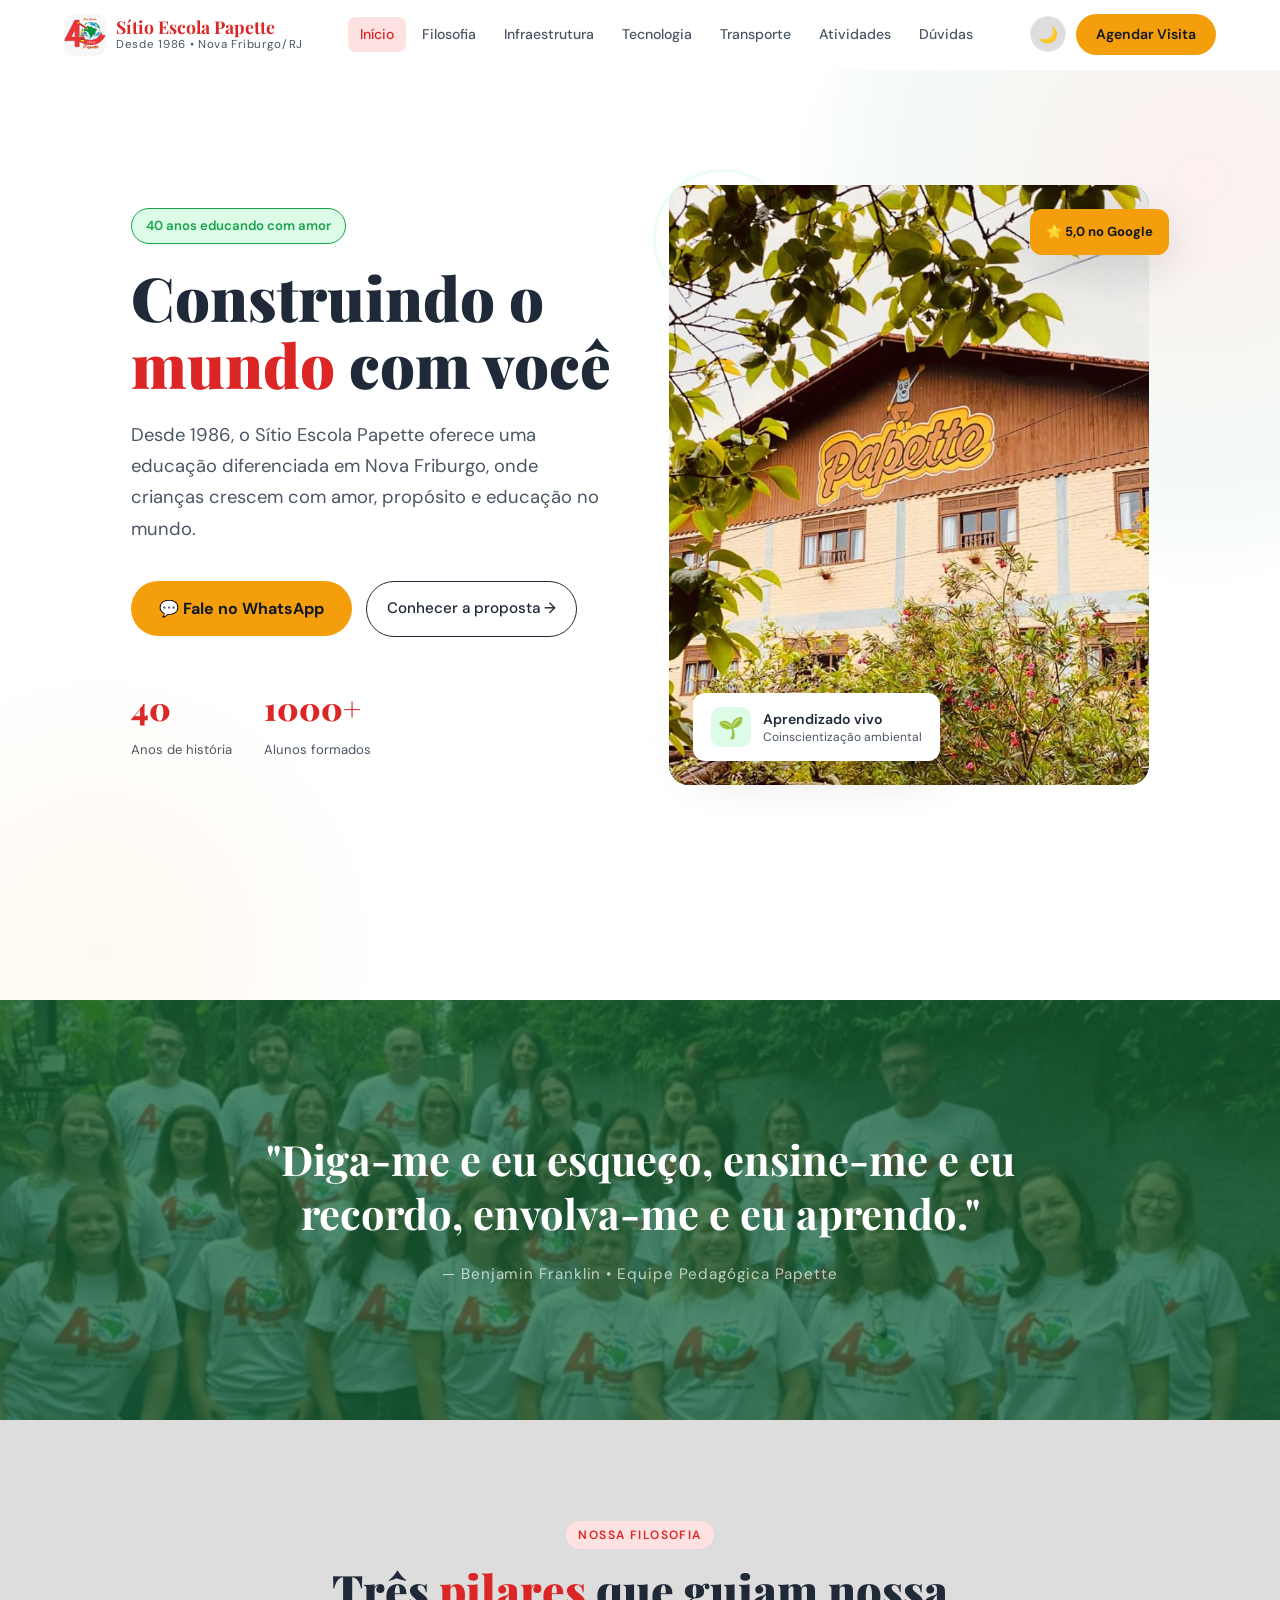
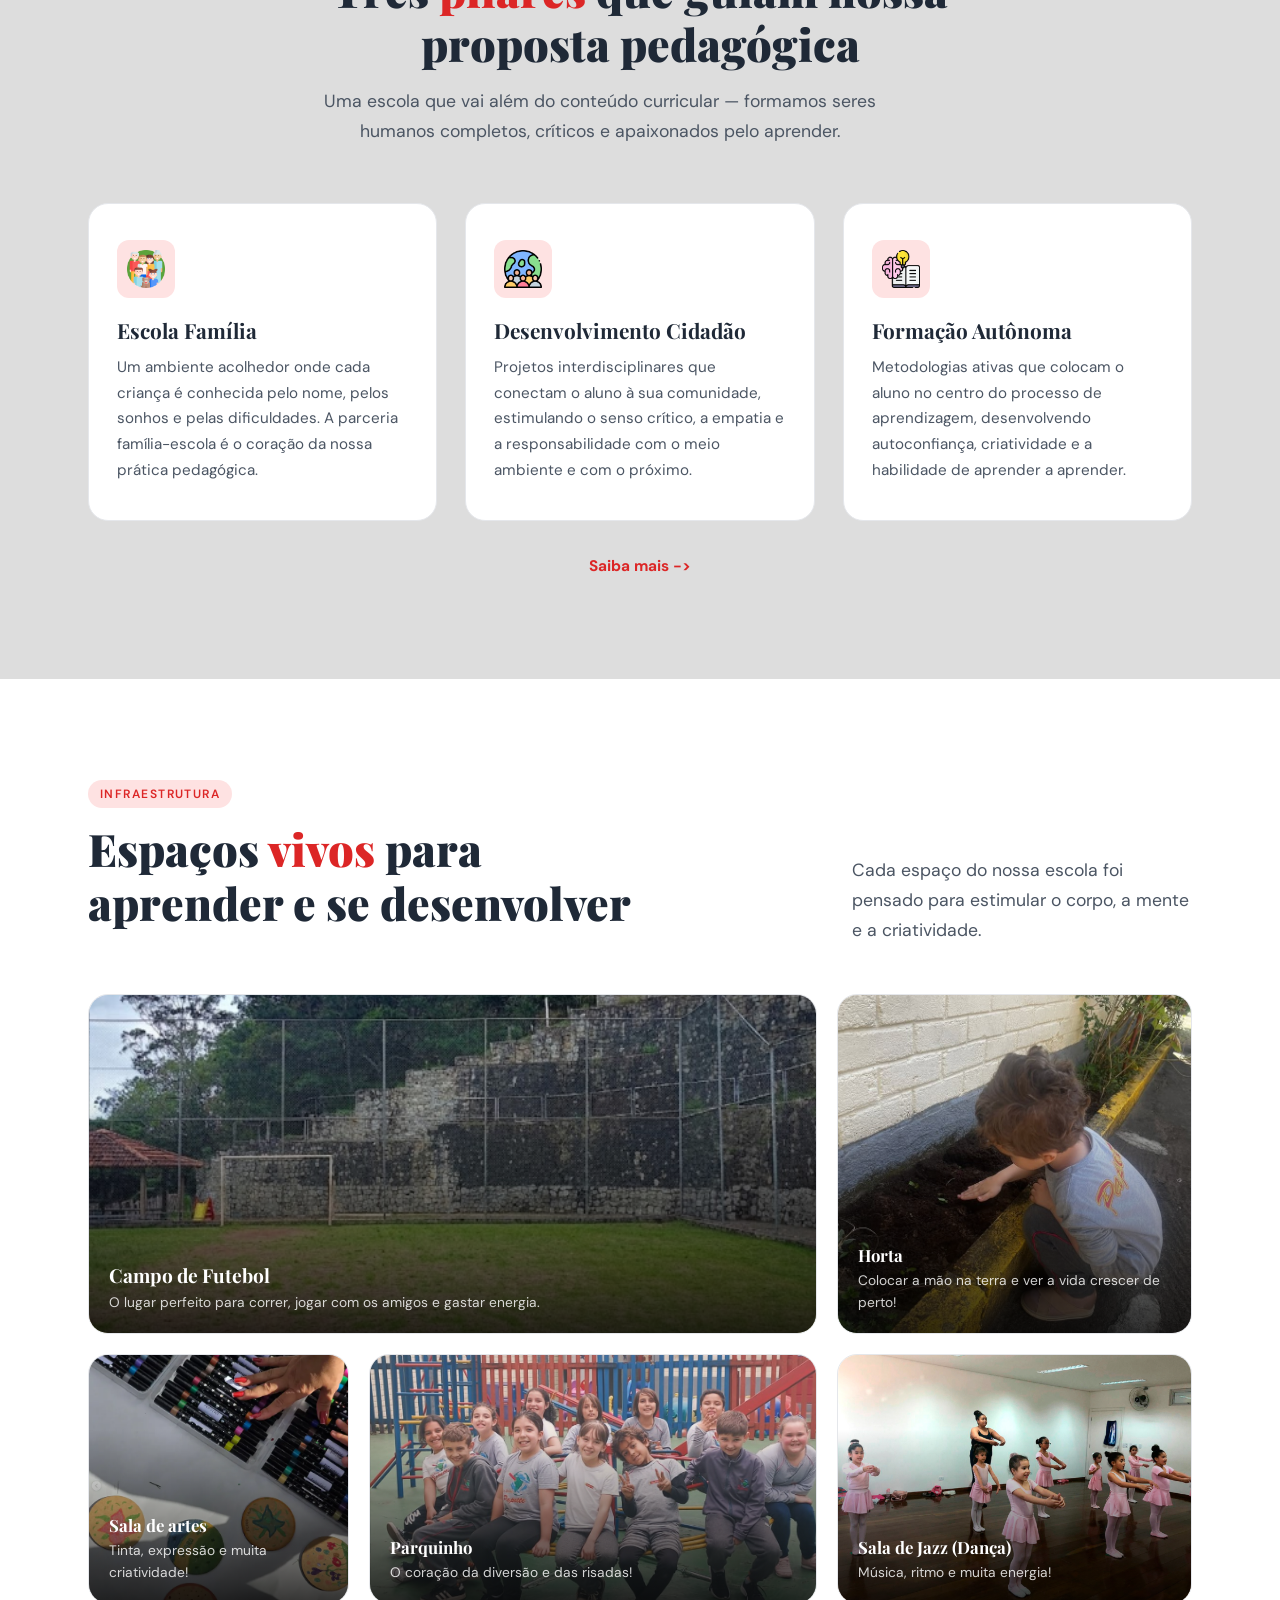
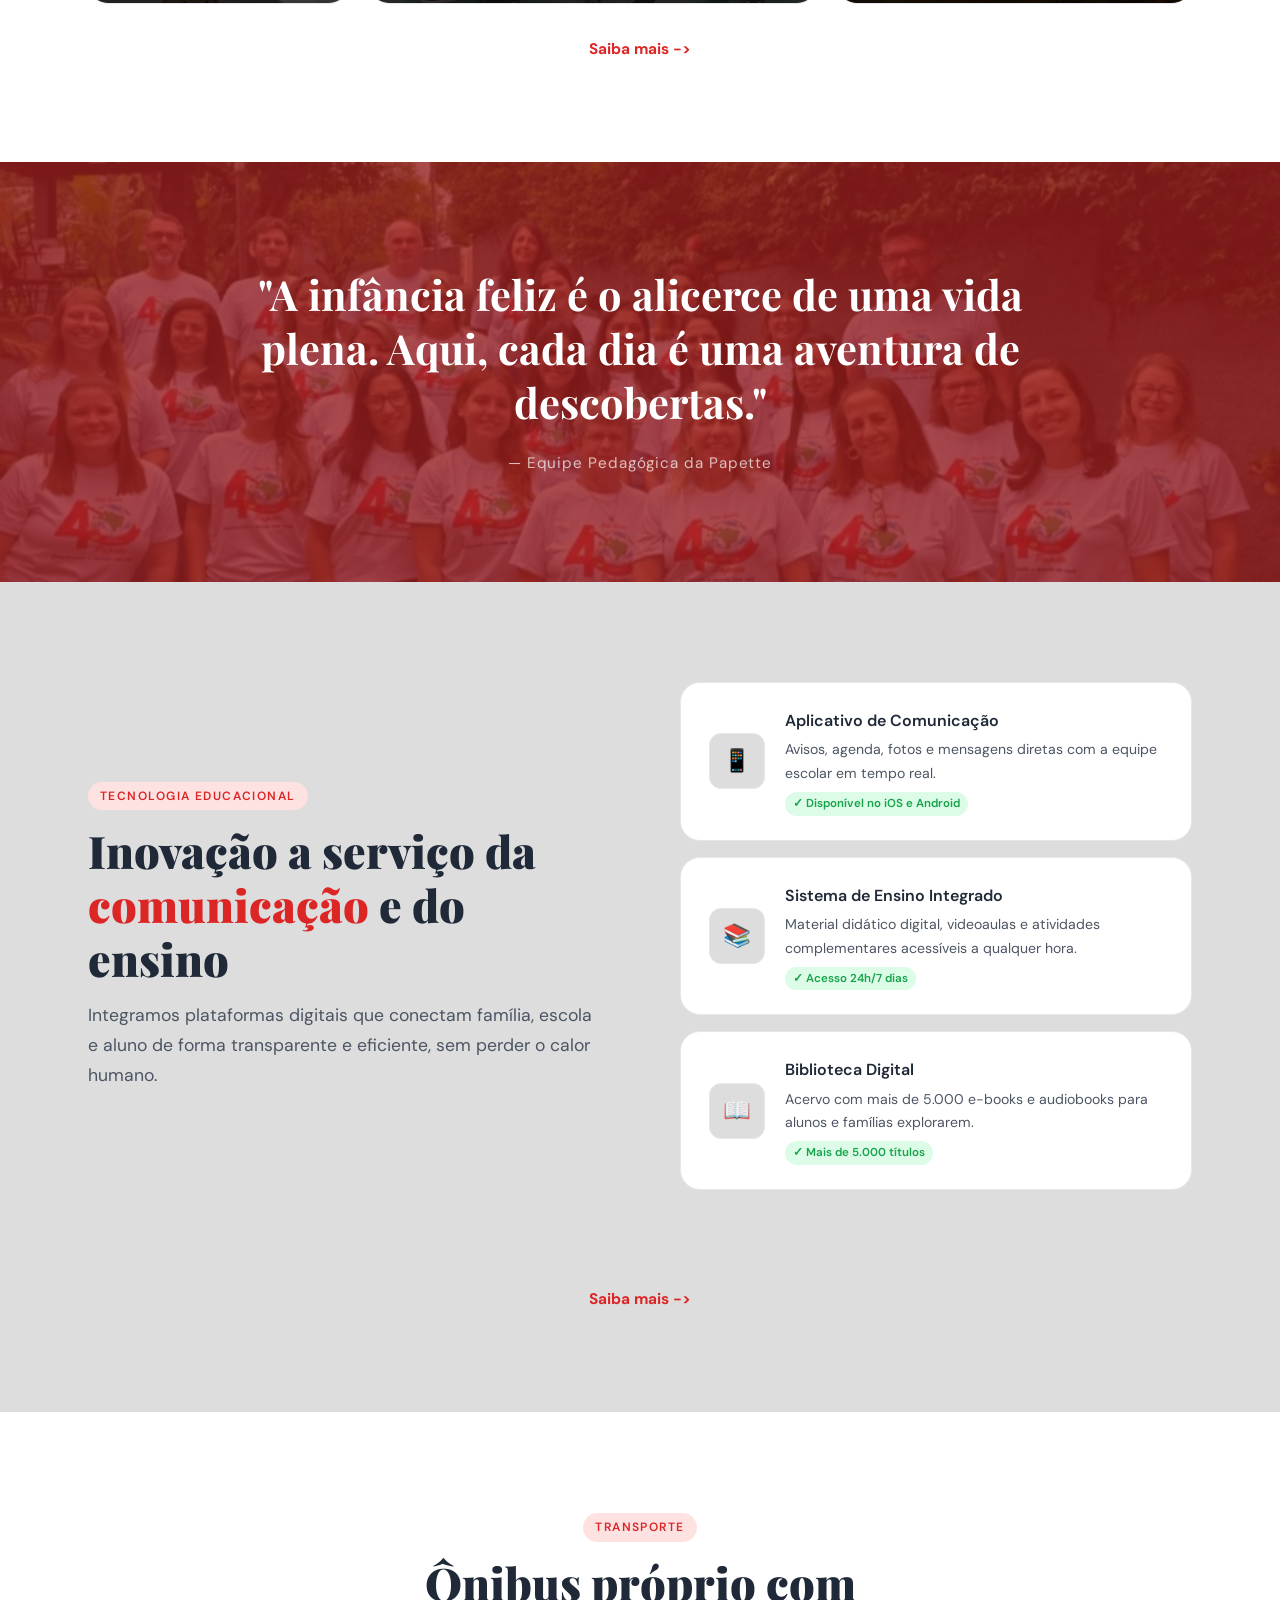
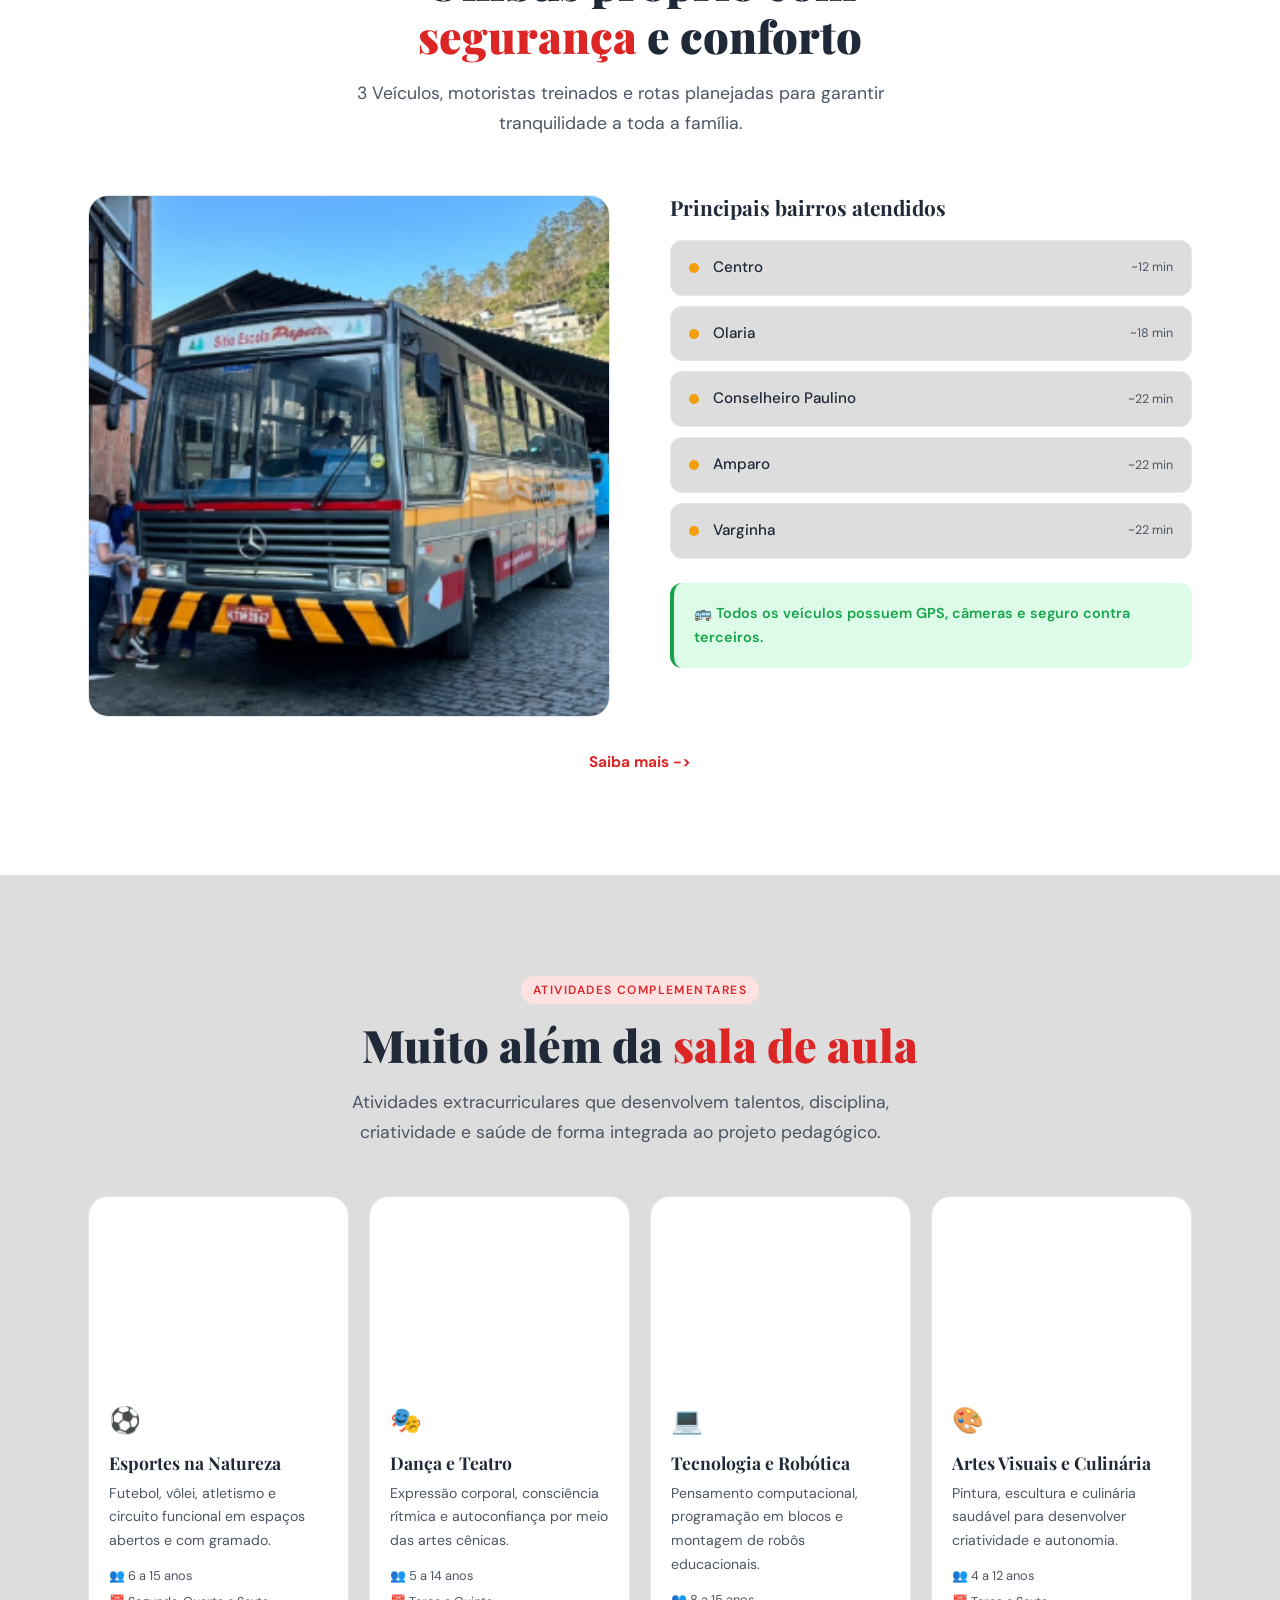
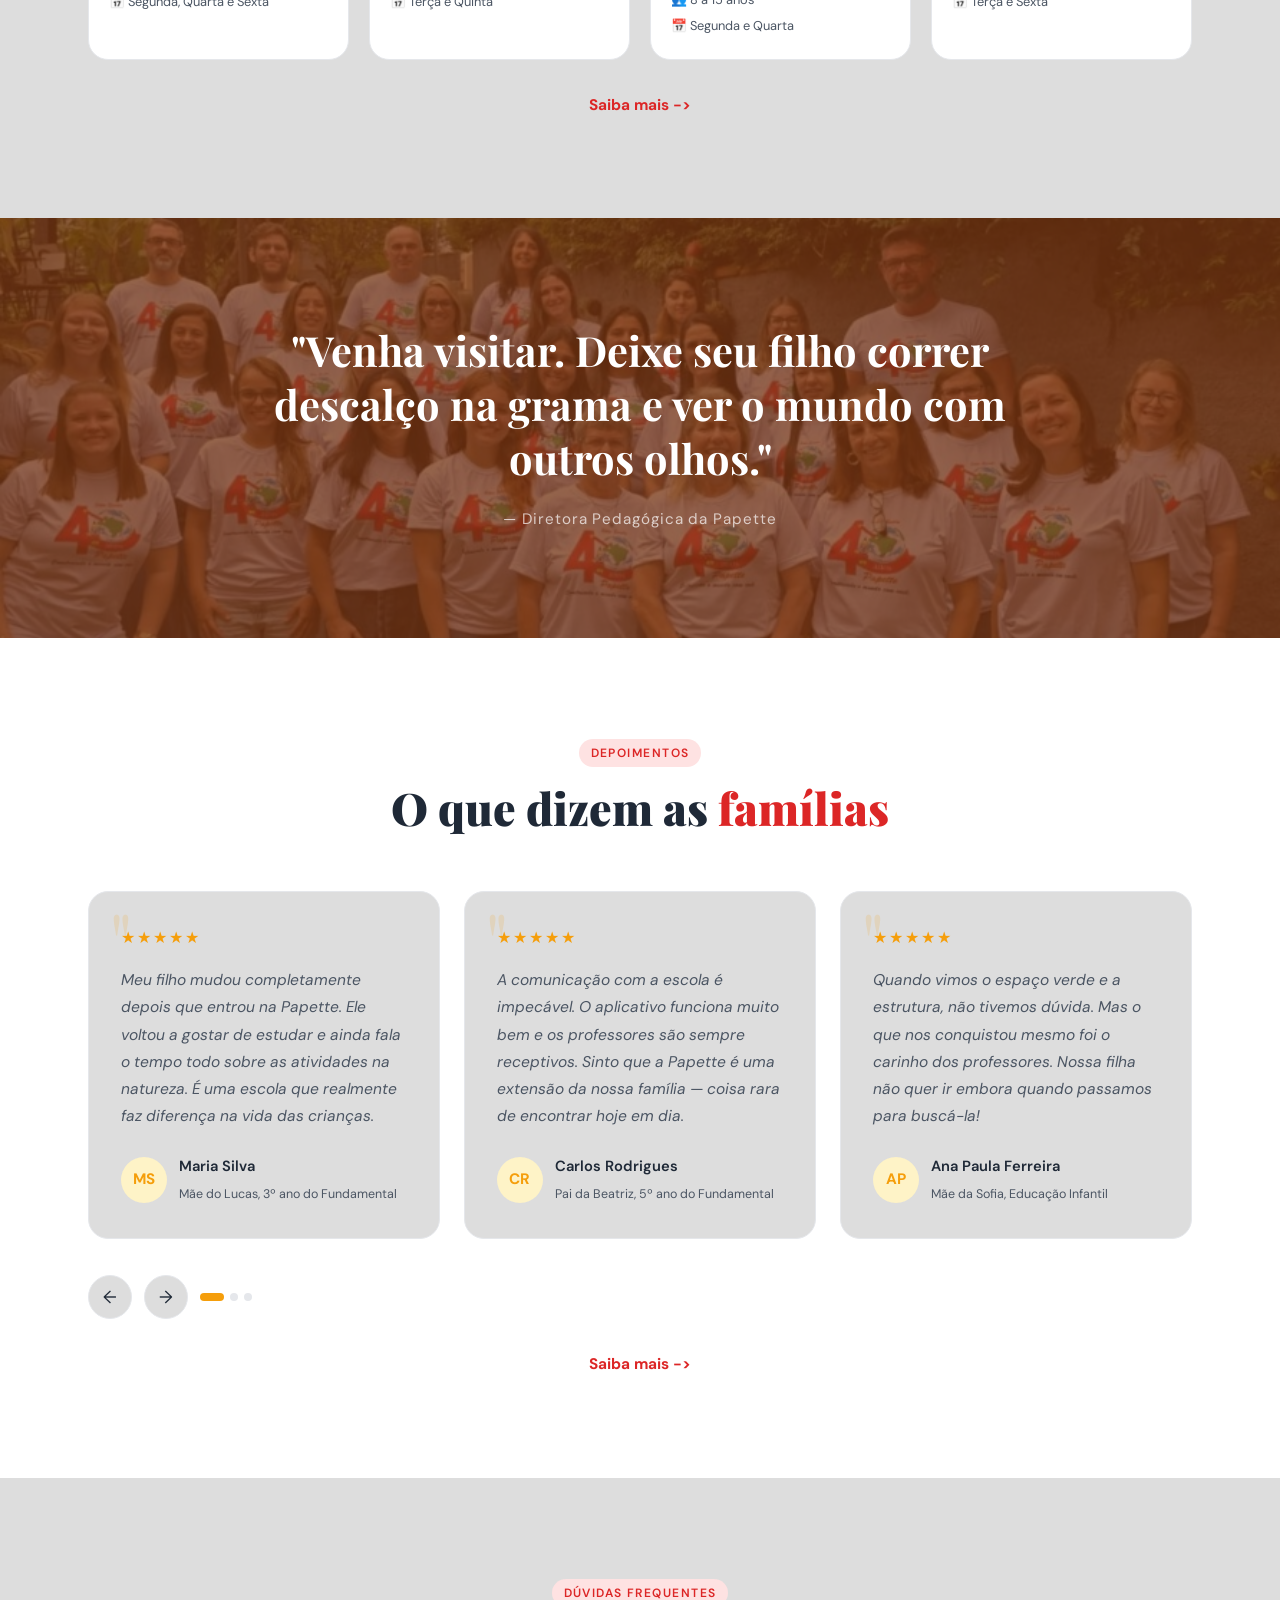
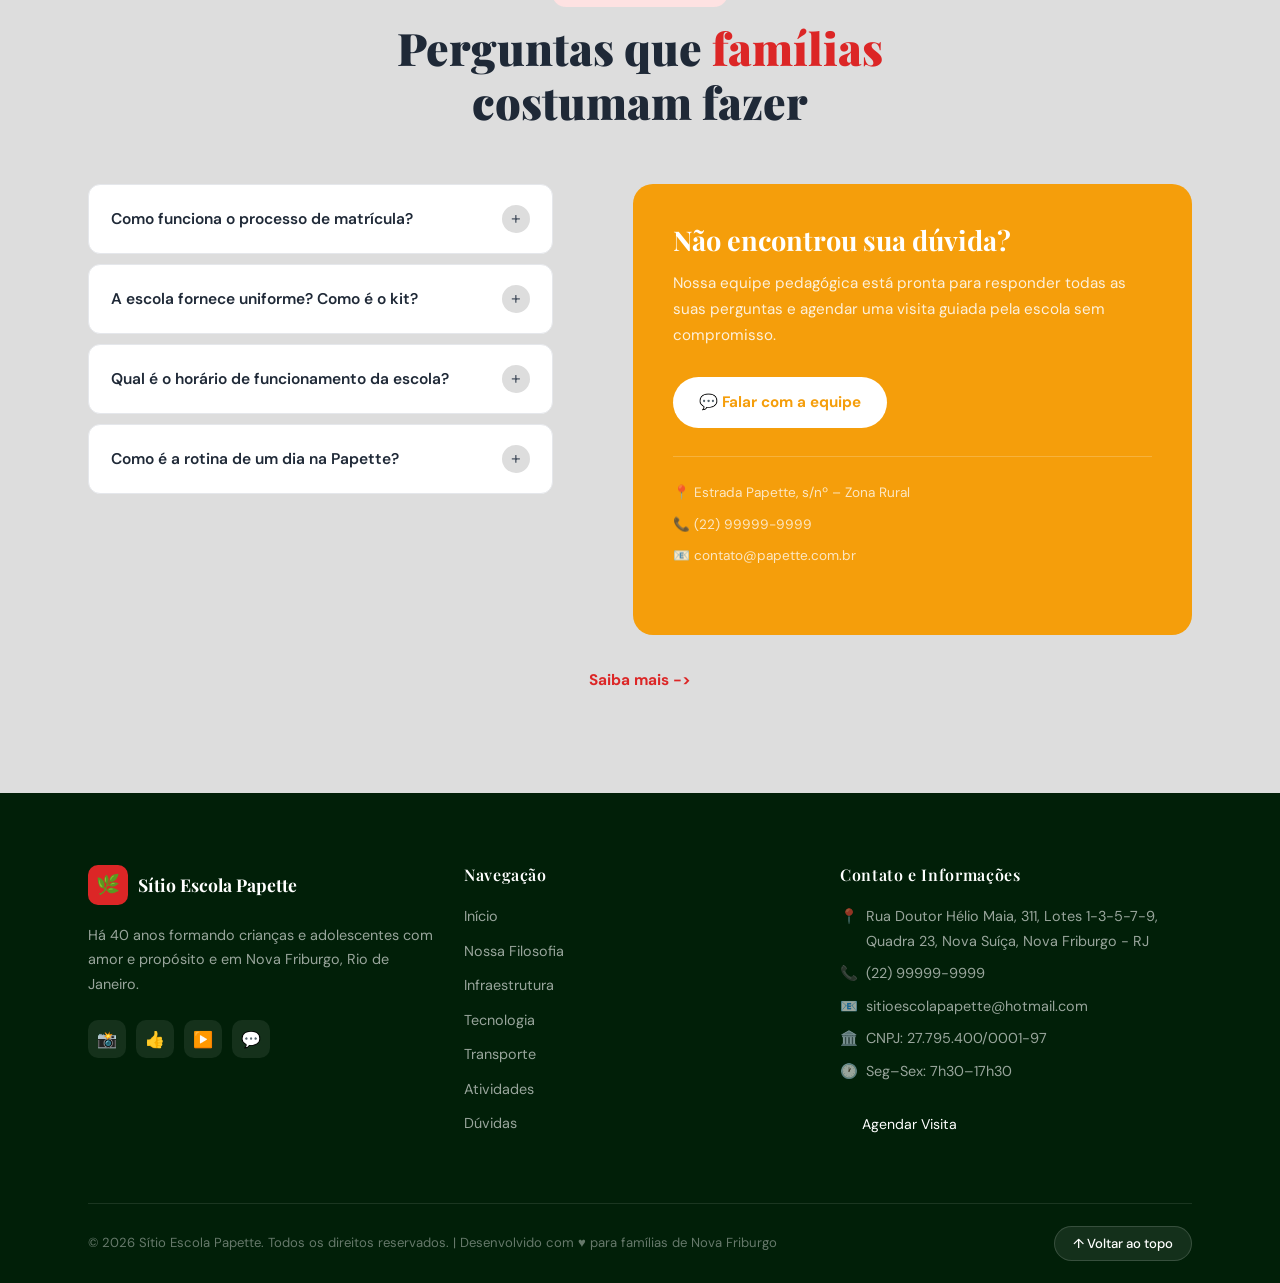
==== index.html @ 58a7f249 "feat: enhance "infraestrutura"' section layout and mobile interactions with more responsiveness" ====
<!DOCTYPE html>
<html lang="pt-BR" data-theme="light">

<head>
  <link rel="preconnect" href="https://fonts.googleapis.com">
  <link rel="preconnect" href="https://fonts.gstatic.com" crossorigin>
  <meta charset="UTF-8">
  <meta name="viewport" content="width=device-width, initial-scale=1.0">
  <title>Sítio Escola Papette</title>
  <!-- icon: Favicon -->
  <link rel="shortcut icon" href="./src/assets/pencil.png" type="image/x-icon">

  <link
    href="https://fonts.googleapis.com/css2?family=Playfair+Display:wght@700;900&family=DM+Sans:wght@300;400;500;600&display=swap"
    rel="stylesheet">

  <link rel="stylesheet" href="src/styles/index.css">
</head>

<body>

  <!-- ══════════ NAVBAR ══════════ -->
  <nav class="navbar" id="navbar">
    <div class="nav-inner">
      <a class="logo" href="#inicio">
        <div class="logo-icon"></div>
        <div class="logo-text">
          <strong>Sítio Escola Papette</strong>
          <span>Desde 1986 • Nova Friburgo/RJ</span>
        </div>
      </a>
      <div class="nav-links">
        <a href="#inicio">Início</a>
        <a href="#filosofia">Filosofia</a>
        <a href="#infraestrutura">Infraestrutura</a>
        <a href="#tecnologia">Tecnologia</a>
        <a href="#transporte">Transporte</a>
        <a href="#atividades">Atividades</a>
        <a href="#duvidas">Dúvidas</a>
      </div>
      <div class="nav-right">
        <button class="theme-toggle" id="themeToggle" aria-label="Alternar tema">🌙</button>
        <a class="btn-cta desktop-only" href="https://wa.me/5522999999999" target="_blank">Agendar Visita</a>
        <div class="hamburger" id="hamburger" aria-label="Menu" role="button" tabindex="0">
          <span></span><span></span><span></span>
        </div>
      </div>
    </div>
  </nav>

  <!-- Mobile Menu -->
  <div class="mobile-menu" id="mobileMenu">
    <a href="#inicio" class="mob-link">Início</a>
    <a href="#filosofia" class="mob-link">Filosofia</a>
    <a href="#infraestrutura" class="mob-link">Infraestrutura</a>
    <a href="#tecnologia" class="mob-link">Tecnologia</a>
    <a href="#transporte" class="mob-link">Transporte</a>
    <a href="#atividades" class="mob-link">Atividades</a>
    <a href="#duvidas" class="mob-link">Dúvidas</a>
    <a class="btn-cta" href="https://wa.me/5522999999999" target="_blank">📱 Agendar Visita no WhatsApp</a>
  </div>

  <!-- ══════════ HERO ══════════ -->
  <section id="inicio">
    <div class="hero-bg-blob"></div>
    <div class="hero-bg-blob2"></div>
    <div class="container">
      <div class="hero-inner">
        <div class="reveal-left">
          <div class="hero-copy-group">
            <div class="hero-badge">40 anos educando com amor</div>
            <h1 class="hero-title">
              Construindo o<br>
              <span class="accent">mundo</span>
              com você <span class="accent"></span>
            </h1>
            <p class="hero-sub">Desde 1986, o Sítio Escola Papette oferece uma educação diferenciada em Nova Friburgo,
              onde crianças crescem com amor, propósito e educação no mundo.</p>
          </div>
          <div class="hero-cta-group">
            <div class="hero-actions">
              <a class="btn-hero" href="https://wa.me/5522999999999" target="_blank">
                💬 Fale no WhatsApp
              </a>
              <a class="btn-hero-ghost" href="#filosofia">
                Conhecer a proposta →
              </a>
            </div>
            <div class="hero-stats">
              <div class="stat"><strong>40</strong><span>Anos de história</span></div>
              <div class="stat"><strong>1000+</strong><span>Alunos formados</span></div>
            </div>
          </div>
        </div>
        <div class="hero-img-wrap reveal-right">
          <div class="hero-dot"></div>
          <div class="hero-img">
            <div class="hero-img-inner"></div>
          </div>
          <button class="hero-img-badge" id="heroBadge1" type="button" aria-expanded="false"
            aria-label="Abrir informações sobre aprendizado vivo">
            <div class="hero-img-badge-icon">🌱</div>
            <div>
              <strong>Aprendizado vivo</strong>
              <span>Coinscientização ambiental</span>
            </div>
          </button>
          <div class="hero-img-badge2">⭐ 5,0 no Google</div>
        </div>
      </div>
    </div>
  </section>

  <!-- ══════════ PARALLAX BANNER 1 ══════════ -->
  <div class="parallax-banner" id="parallax1">
    <div class="parallax-bg" id="pb1"></div>
    <div class="parallax-overlay"></div>
    <div class="parallax-content reveal">
      <blockquote>"Diga-me e eu esqueço, ensine-me e eu recordo, envolva-me e eu aprendo."</blockquote>
      <cite>— Benjamin Franklin • Equipe Pedagógica Papette</cite>
    </div>
  </div>

  <!-- ══════════ FILOSOFIA ══════════ -->
  <section id="filosofia">
    <div class="container">
      <div class="reveal" style="text-align:center; max-width:640px; margin:0 auto 0;">
        <span class="section-tag">Nossa Filosofia</span>
        <h2 class="section-title">Três <span>pilares</span> que guiam nossa proposta pedagógica</h2>
        <p class="section-sub">Uma escola que vai além do conteúdo curricular — formamos seres humanos completos,
          críticos e apaixonados pelo aprender.</p>
      </div>
      <div class="filosofia-grid">
        <div class="pilar-card reveal delay-1">
          <div class="pilar-icon">
            <img src="./src/assets/filosofia/family.png" alt="Escola Família">
          </div>
          <h3>Escola Família</h3>
          <p>Um ambiente acolhedor onde cada criança é conhecida pelo nome, pelos sonhos e pelas dificuldades. A
            parceria família-escola é o coração da nossa prática pedagógica.</p>
        </div>
        <div class="pilar-card reveal delay-2">
          <div class="pilar-icon">
            <img src="./src/assets/filosofia/overpopulation.png" alt="Desenvolvimento Cidadão">
          </div>
          <h3>Desenvolvimento Cidadão</h3>
          <p>Projetos interdisciplinares que conectam o aluno à sua comunidade, estimulando o senso crítico, a empatia e
            a responsabilidade com o meio ambiente e com o próximo.</p>
        </div>
        <div class="pilar-card reveal delay-3">
          <div class="pilar-icon">
            <img src="./src/assets/filosofia/knowledge.png" alt="Formação Autônoma">
          </div>
          <h3>Formação Autônoma</h3>
          <p>Metodologias ativas que colocam o aluno no centro do processo de aprendizagem, desenvolvendo autoconfiança,
            criatividade e a habilidade de aprender a aprender.</p>
        </div>
      </div>
      <div style="text-align:center;">
        <a class="section-more" href="https://wa.me/5522999999999" target="_blank">Saiba mais -></a>
      </div>
    </div>
  </section>

  <!-- ══════════ INFRAESTRUTURA ══════════ -->
  <section id="infraestrutura">
    <div class="container">
      <div class="infra-header">
        <div class="reveal-left">
          <span class="section-tag">Infraestrutura</span>
          <h2 class="section-title">Espaços <span>vivos</span> para<br> aprender e se desenvolver</h2>
        </div>
        <p class="section-sub reveal-right" style="max-width:340px;">Cada espaço do nossa escola foi pensado para
          estimular o corpo, a mente e a criatividade.</p>
      </div>
      <div class="infra-grid reveal">
        <div class="infra-card">
          <div class="infra-img"></div>
          <div class="infra-overlay">
            <h4>Campo de Futebol</h4>
            <p>O lugar perfeito para correr, jogar com os amigos e gastar energia.</p>
          </div>
        </div>
        <div class="infra-card">
          <div class="infra-img"></div>
          <div class="infra-overlay">
            <h4>Horta</h4>
            <p>Colocar a mão na terra e ver a vida crescer de perto!</p>
          </div>
        </div>
        <div class="infra-card">
          <div class="infra-img"></div>
          <div class="infra-overlay">
            <h4>Parquinho</h4>
            <p>O coração da diversão e das risadas!</p>
          </div>
        </div>
        <div class="infra-card">
          <div class="infra-img"></div>
          <div class="infra-overlay">
            <h4>Sala de artes</h4>
            <p>Tinta, expressão e muita criatividade!</p>
          </div>
        </div>
        <div class="infra-card">
          <div class="infra-img"></div>
          <div class="infra-overlay">
            <h4>Sala de Jazz (Dança)</h4>
            <p>Música, ritmo e muita energia!</p>
          </div>
        </div>
      </div>
      <div style="text-align:center;">
        <a class="section-more" href="https://wa.me/5522999999999" target="_blank">Saiba mais -></a>
      </div>
    </div>
  </section>

  <!-- ══════════ PARALLAX BANNER 2 ══════════ -->
  <div class="parallax-banner parallax-red" id="parallax2">
    <div class="parallax-bg" id="pb2"></div>
    <div class="parallax-overlay"></div>
    <div class="parallax-content reveal">
      <blockquote>"A infância feliz é o alicerce de uma vida plena. Aqui, cada dia é uma aventura de descobertas."
      </blockquote>
      <cite>— Equipe Pedagógica da Papette</cite>
    </div>
  </div>

  <!-- ══════════ TECNOLOGIA ══════════ -->
  <section id="tecnologia">
    <div class="container">
      <div class="tech-intro">
        <div class="reveal-left">
          <span class="section-tag">Tecnologia Educacional</span>
          <h2 class="section-title">Inovação a serviço da <span>comunicação</span> e do ensino</h2>
          <p class="section-sub">Integramos plataformas digitais que conectam família, escola e aluno de forma
            transparente e eficiente, sem perder o calor humano.</p>
        </div>
        <div class="tech-visual reveal-right">
          <div class="tech-card">
            <div class="tech-logo">📱</div>
            <div class="tech-card-text">
              <strong>Aplicativo de Comunicação</strong>
              <p>Avisos, agenda, fotos e mensagens diretas com a equipe escolar em tempo real.</p>
              <span class="tech-badge">✓ Disponível no iOS e Android</span>
            </div>
          </div>
          <div class="tech-card">
            <div class="tech-logo">📚</div>
            <div class="tech-card-text">
              <strong>Sistema de Ensino Integrado</strong>
              <p>Material didático digital, videoaulas e atividades complementares acessíveis a qualquer hora.</p>
              <span class="tech-badge">✓ Acesso 24h/7 dias</span>
            </div>
          </div>
          <div class="tech-card">
            <div class="tech-logo">📖</div>
            <div class="tech-card-text">
              <strong>Biblioteca Digital</strong>
              <p>Acervo com mais de 5.000 e-books e audiobooks para alunos e famílias explorarem.</p>
              <span class="tech-badge">✓ Mais de 5.000 títulos</span>
            </div>
          </div>
        </div>
      </div>
      <div style="text-align:center;">
        <a class="section-more" href="https://wa.me/5522999999999" target="_blank">Saiba mais -></a>
      </div>
    </div>
  </section>

  <!-- ══════════ TRANSPORTE ══════════ -->
  <section id="transporte">
    <div class="container">
      <div class="reveal" style="text-align:center; max-width:600px; margin:0 auto 56px;">
        <span class="section-tag">Transporte</span>
        <h2 class="section-title">Ônibus próprio com <span>segurança</span> e conforto</h2>
        <p class="section-sub">3 Veículos, motoristas treinados e rotas planejadas para garantir tranquilidade
          a toda a família.</p>
      </div>
      <div class="transp-grid">
        <div class="reveal-left">
          <img src="./src/assets/bus.png" alt="Ônibus da Escola Papette">
        </div>
        <div class="reveal-right">
          <h3 style="font-size:1.3rem; margin-bottom:20px;">Principais bairros atendidos</h3>
          <div class="bairros-list">
            <div class="bairro-item">
              <div class="bairro-dot"></div><span>Centro</span><small>~12 min</small>
            </div>
            <div class="bairro-item">
              <div class="bairro-dot"></div><span>Olaria</span><small>~18 min</small>
            </div>
            <div class="bairro-item">
              <div class="bairro-dot"></div><span>Conselheiro Paulino</span><small>~22 min</small>
            </div>
            <div class="bairro-item">
              <div class="bairro-dot"></div><span>Amparo</span><small>~22 min</small>
            </div>
            <div class="bairro-item">
              <div class="bairro-dot"></div><span>Varginha</span><small>~22 min</small>
            </div>
          </div>
          <div
            style="margin-top:24px; padding:18px 20px; background:var(--green-light); border-radius:var(--radius); border-left:4px solid var(--green);">
            <p style="font-size:.9rem; color:var(--green); font-weight:600;">🚌 Todos os veículos possuem GPS, câmeras e
              seguro contra terceiros.</p>
          </div>
        </div>
      </div>
      <div style="text-align:center;">
        <a class="section-more" href="https://wa.me/5522999999999" target="_blank">Saiba mais -></a>
      </div>
    </div>
  </section>

  <!-- ══════════ ATIVIDADES ══════════ -->
  <section id="atividades">
    <div class="container">
      <div class="reveal" style="text-align:center; max-width:600px; margin:0 auto 0;">
        <span class="section-tag">Atividades Complementares</span>
        <h2 class="section-title">Muito além da <span>sala de aula</span></h2>
        <p class="section-sub">Atividades extracurriculares que desenvolvem talentos, disciplina, criatividade e saúde
          de forma integrada ao projeto pedagógico.</p>
      </div>
      <div class="ativ-grid">
        <div class="ativ-card reveal delay-1">
          <div class="ativ-img"></div>
          <div class="ativ-body">
            <div class="ativ-emoji">⚽</div>
            <h4>Esportes na Natureza</h4>
            <p style="font-size:.88rem; color:var(--text-muted);">Futebol, vôlei, atletismo e circuito funcional em
              espaços abertos e com gramado.</p>
            <div class="ativ-meta">
              <span>👥 6 a 15 anos</span>
              <span>📅 Segunda, Quarta e Sexta</span>
            </div>
          </div>
        </div>
        <div class="ativ-card reveal delay-2">
          <div class="ativ-img"></div>
          <div class="ativ-body">
            <div class="ativ-emoji">🎭</div>
            <h4>Dança e Teatro</h4>
            <p style="font-size:.88rem; color:var(--text-muted);">Expressão corporal, consciência rítmica e
              autoconfiança por meio das artes cênicas.</p>
            <div class="ativ-meta">
              <span>👥 5 a 14 anos</span>
              <span>📅 Terça e Quinta</span>
            </div>
          </div>
        </div>
        <div class="ativ-card reveal delay-3">
          <div class="ativ-img"></div>
          <div class="ativ-body">
            <div class="ativ-emoji">💻</div>
            <h4>Tecnologia e Robótica</h4>
            <p style="font-size:.88rem; color:var(--text-muted);">Pensamento computacional, programação em blocos e
              montagem de robôs educacionais.</p>
            <div class="ativ-meta">
              <span>👥 8 a 15 anos</span>
              <span>📅 Segunda e Quarta</span>
            </div>
          </div>
        </div>
        <div class="ativ-card reveal delay-4">
          <div class="ativ-img"></div>
          <div class="ativ-body">
            <div class="ativ-emoji">🎨</div>
            <h4>Artes Visuais e Culinária</h4>
            <p style="font-size:.88rem; color:var(--text-muted);">Pintura, escultura e culinária saudável para
              desenvolver criatividade e autonomia.</p>
            <div class="ativ-meta">
              <span>👥 4 a 12 anos</span>
              <span>📅 Terça e Sexta</span>
            </div>
          </div>
        </div>
      </div>
      <div style="text-align:center;">
        <a class="section-more" href="https://wa.me/5522999999999" target="_blank">Saiba mais -></a>
      </div>
    </div>
  </section>

  <!-- ══════════ PARALLAX BANNER 3 ══════════ -->
  <div class="parallax-banner parallax-yellow" id="parallax3">
    <div class="parallax-bg" id="pb3"></div>
    <div class="parallax-overlay"></div>
    <div class="parallax-content reveal">
      <blockquote>"Venha visitar. Deixe seu filho correr descalço na grama e ver o mundo com outros olhos."</blockquote>
      <cite>— Diretora Pedagógica da Papette</cite>
    </div>
  </div>

  <!-- ══════════ DEPOIMENTOS ══════════ -->
  <section id="depoimentos">
    <div class="container">
      <div class="reveal" style="text-align:center; max-width:560px; margin:0 auto 0;">
        <span class="section-tag">Depoimentos</span>
        <h2 class="section-title">O que dizem as <span>famílias</span></h2>
      </div>
      <div class="depo-wrap reveal">
        <div style="overflow:hidden;">
          <div class="depo-track" id="depoTrack">
            <div class="depo-card">
              <div class="depo-stars">★★★★★</div>
              <p class="depo-text">Meu filho mudou completamente depois que entrou na Papette. Ele voltou a gostar de
                estudar e ainda fala o tempo todo sobre as atividades na natureza. É uma escola que realmente faz
                diferença na vida das crianças.</p>
              <div class="depo-author">
                <div class="depo-avatar">MS</div>
                <div class="depo-name">
                  <strong>Maria Silva</strong>
                  <span>Mãe do Lucas, 3º ano do Fundamental</span>
                </div>
              </div>
            </div>
            <div class="depo-card">
              <div class="depo-stars">★★★★★</div>
              <p class="depo-text">A comunicação com a escola é impecável. O aplicativo funciona muito bem e os
                professores são sempre receptivos. Sinto que a Papette é uma extensão da nossa família — coisa rara de
                encontrar hoje em dia.</p>
              <div class="depo-author">
                <div class="depo-avatar">CR</div>
                <div class="depo-name">
                  <strong>Carlos Rodrigues</strong>
                  <span>Pai da Beatriz, 5º ano do Fundamental</span>
                </div>
              </div>
            </div>
            <div class="depo-card">
              <div class="depo-stars">★★★★★</div>
              <p class="depo-text">Quando vimos o espaço verde e a estrutura, não tivemos dúvida. Mas o que nos
                conquistou mesmo foi o carinho dos professores. Nossa filha não quer ir embora quando passamos para
                buscá-la!</p>
              <div class="depo-author">
                <div class="depo-avatar">AP</div>
                <div class="depo-name">
                  <strong>Ana Paula Ferreira</strong>
                  <span>Mãe da Sofia, Educação Infantil</span>
                </div>
              </div>
            </div>
          </div>
        </div>
        <div class="depo-nav">
          <button class="depo-btn" id="depoPrev">←</button>
          <button class="depo-btn" id="depoNext">→</button>
          <div class="depo-dots" id="depoDots">
            <div class="depo-dot active"></div>
            <div class="depo-dot"></div>
            <div class="depo-dot"></div>
          </div>
        </div>
      </div>
      <div style="text-align:center;">
        <a class="section-more" href="https://wa.me/5522999999999" target="_blank">Saiba mais -></a>
      </div>
    </div>
  </section>

  <!-- ══════════ FAQ ══════════ -->
  <section id="duvidas">
    <div class="container">
      <div class="reveal" style="text-align:center; max-width:560px; margin:0 auto 0;">
        <span class="section-tag">Dúvidas Frequentes</span>
        <h2 class="section-title">Perguntas que <span>famílias</span> costumam fazer</h2>
      </div>
      <div class="faq-grid">
        <div class="faq-list reveal-left">
          <div class="faq-item" data-faq>
            <div class="faq-question">
              <span>Como funciona o processo de matrícula?</span>
              <div class="faq-toggle">+</div>
            </div>
            <div class="faq-answer">As matrículas são realizadas presencialmente na secretaria da escola, de segunda a
              sexta, das 8h às 17h. Para novos alunos, é necessário agendar uma visita pedagógica para conhecer a
              proposta e verificar a disponibilidade de vagas. Entre em contato pelo WhatsApp para mais detalhes.</div>
          </div>
          <div class="faq-item" data-faq>
            <div class="faq-question">
              <span>A escola fornece uniforme? Como é o kit?</span>
              <div class="faq-toggle">+</div>
            </div>
            <div class="faq-answer">Sim! O kit de uniforme inclui camiseta polo, bermuda/short esportivo, agasalho e
              meia com as cores da escola. O material é fornecido pela própria instituição com custo adicional. Há um
              modelo específico para as aulas de educação física e atividades ao ar livre.</div>
          </div>
          <div class="faq-item" data-faq>
            <div class="faq-question">
              <span>Qual é o horário de funcionamento da escola?</span>
              <div class="faq-toggle">+</div>
            </div>
            <div class="faq-answer">A escola funciona em período integral, das 7h30 às 17h30. Também oferecemos turno
              parcial (manhã: 7h30–12h ou tarde: 13h–17h30). O horário estendido até às 18h30 pode ser contratado como
              serviço adicional para famílias com necessidades específicas.</div>
          </div>
          <div class="faq-item" data-faq>
            <div class="faq-question">
              <span>Como é a rotina de um dia na Papette?</span>
              <div class="faq-toggle">+</div>
            </div>
            <div class="faq-answer">O dia começa com acolhimento e café da manhã. Em seguida, há aulas regulares
              intercaladas com atividades ao ar livre e em laboratórios. O almoço é feito na escola com cardápio
              balanceado. À tarde, há mais aulas, projeto de leitura e atividades extracurriculares. O dia encerra com
              um momento de reflexão e registro no diário de bordo.</div>
          </div>
        </div>
        <div class="reveal-right">
          <div class="faq-cta-box">
            <h3>Não encontrou sua dúvida?</h3>
            <p>Nossa equipe pedagógica está pronta para responder todas as suas perguntas e agendar uma visita guiada
              pela escola sem compromisso.</p>
            <a class="btn-white" href="https://wa.me/5522999999999" target="_blank">💬 Falar com a equipe</a>
            <div style="margin-top:28px; padding-top:24px; border-top:1px solid rgba(255,255,255,.2);">
              <p style="font-size:.85rem; opacity:.75; margin-bottom:8px;">📍 Estrada Papette, s/nº – Zona Rural</p>
              <p style="font-size:.85rem; opacity:.75; margin-bottom:8px;">📞 (22) 99999-9999</p>
              <p style="font-size:.85rem; opacity:.75;">📧 contato@papette.com.br</p>
            </div>
          </div>
        </div>
      </div>
      <div style="text-align:center;">
        <a class="section-more" href="https://wa.me/5522999999999" target="_blank">Saiba mais -></a>
      </div>
    </div>
  </section>

  <!-- ══════════ FOOTER ══════════ -->
  <footer>
    <div class="container">
      <div class="footer-grid">
        <div>
          <div class="footer-logo">
            <div class="footer-logo-icon">🌿</div>
            <strong>Sítio Escola Papette</strong>
          </div>
          <p class="footer-desc">Há 40 anos formando crianças e adolescentes com amor e propósito e em Nova Friburgo,
            Rio de Janeiro.</p>
          <div class="footer-socials">
            <a class="social-btn" href="#" aria-label="Instagram">📸</a>
            <a class="social-btn" href="#" aria-label="Facebook">👍</a>
            <a class="social-btn" href="#" aria-label="YouTube">▶️</a>
            <a class="social-btn" href="https://wa.me/5522999999999" target="_blank" aria-label="WhatsApp">💬</a>
          </div>
        </div>
        <div>
          <h4>Navegação</h4>
          <div class="footer-links">
            <a href="#inicio">Início</a>
            <a href="#filosofia">Nossa Filosofia</a>
            <a href="#infraestrutura">Infraestrutura</a>
            <a href="#tecnologia">Tecnologia</a>
            <a href="#transporte">Transporte</a>
            <a href="#atividades">Atividades</a>
            <a href="#duvidas">Dúvidas</a>
          </div>
        </div>
        <div>
          <h4>Contato e Informações</h4>
          <div class="footer-contact">
            <p>📍 <span>Rua Doutor Hélio Maia, 311, Lotes 1-3-5-7-9, Quadra 23, Nova Suíça, Nova Friburgo - RJ </span>
            </p>
            <p>📞 <span>(22) 99999-9999</span></p>
            <p>📧 <span>sitioescolapapette@hotmail.com </span></p>
            <p>🏛️ <span>CNPJ: 27.795.400/0001-97 </span></p>
            <p>🕐 <span>Seg–Sex: 7h30–17h30</span></p>
          </div>
          <div style="margin-top:20px;">
            <a class="btn-cta" href="https://wa.me/5522999999999" target="_blank"
              style="display:inline-block; font-size:.88rem; padding:10px 22px; border-radius:100px;">Agendar Visita</a>
          </div>
        </div>
      </div>

      <div class="footer-bottom">
        <p>© 2026 Sítio Escola Papette. Todos os direitos reservados. | Desenvolvido com ♥️ para famílias de Nova
          Friburgo</p>
        <button class="back-top" onclick="window.scrollTo({top:0,behavior:'smooth'})">↑ Voltar ao topo</button>
      </div>
    </div>
  </footer>


  <script src="./src/js/index.js"></script>
</body>

</html>
---- src/styles/index.css ----
@import url('./global.css');
@import url('./navbar.css');
@import url('./hero.css');
@import url('./sections.css');
@import url('./parallax.css');
@import url('./footer.css');
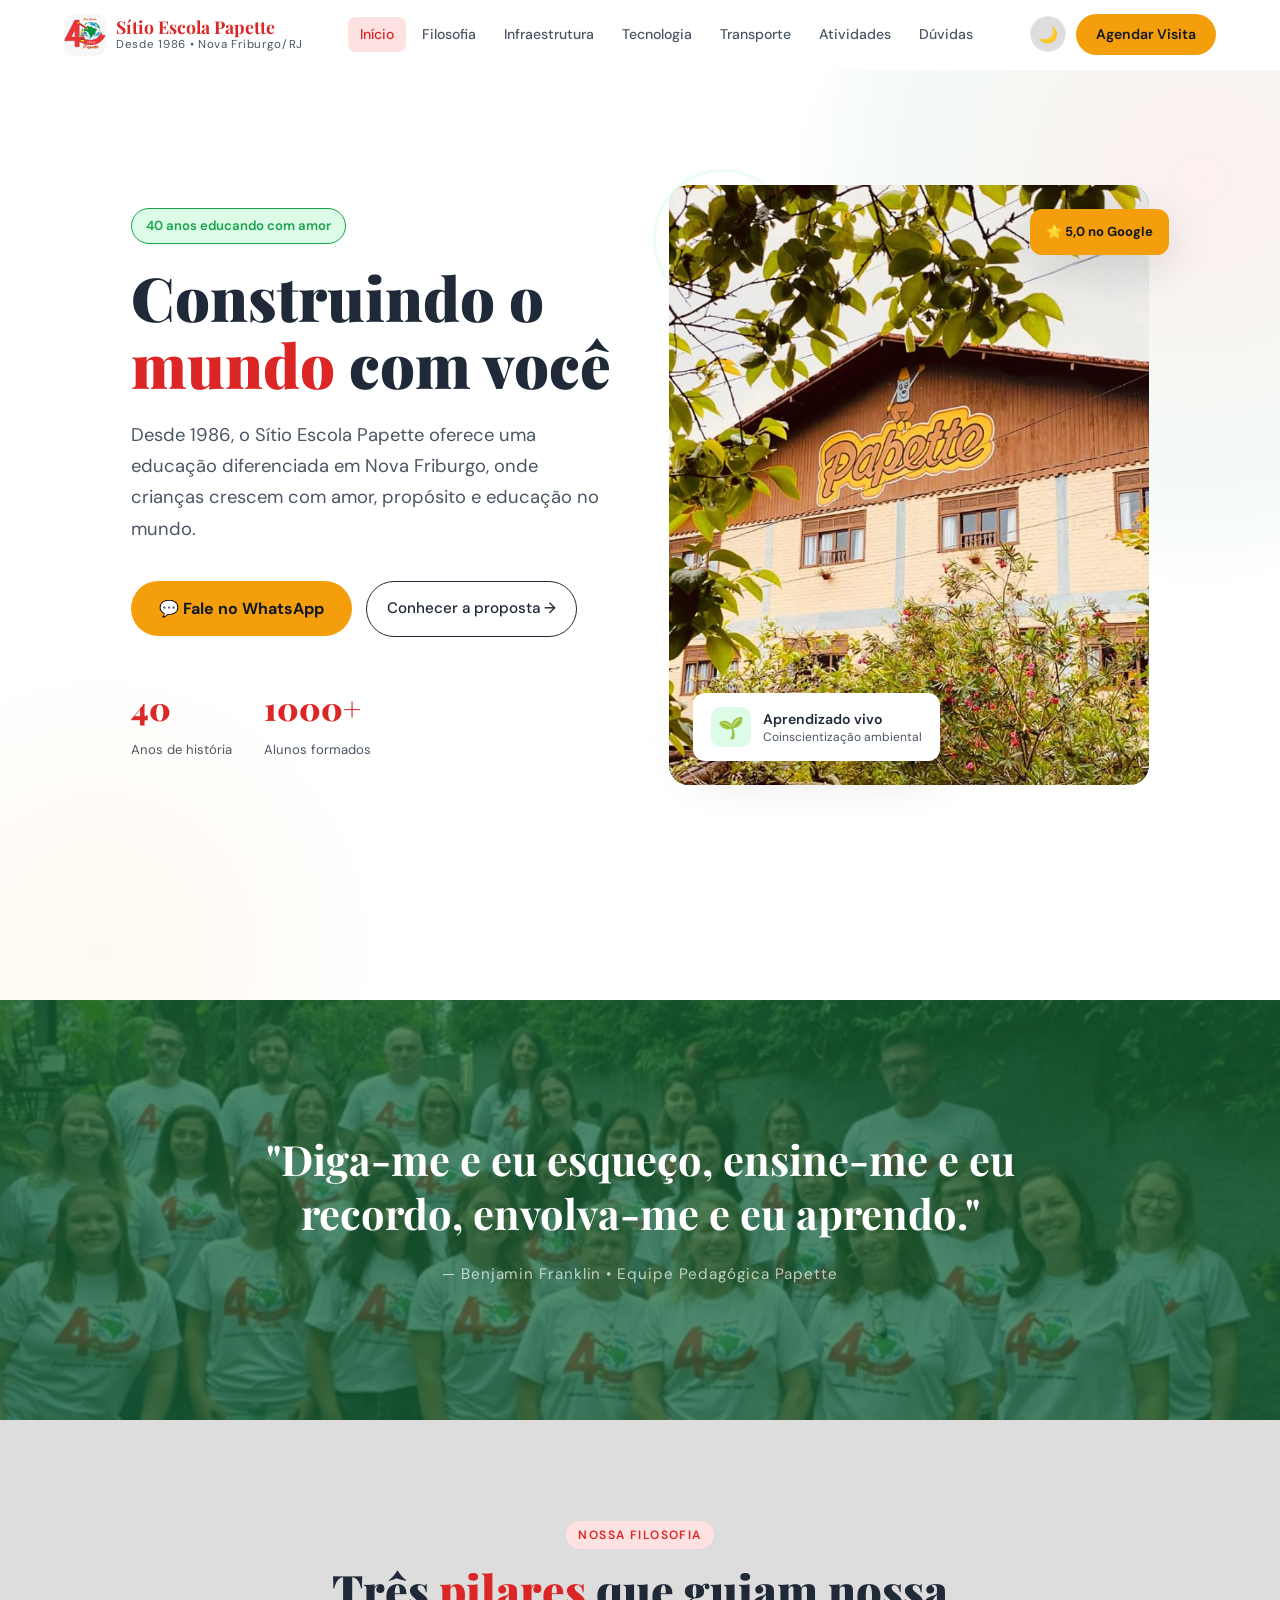
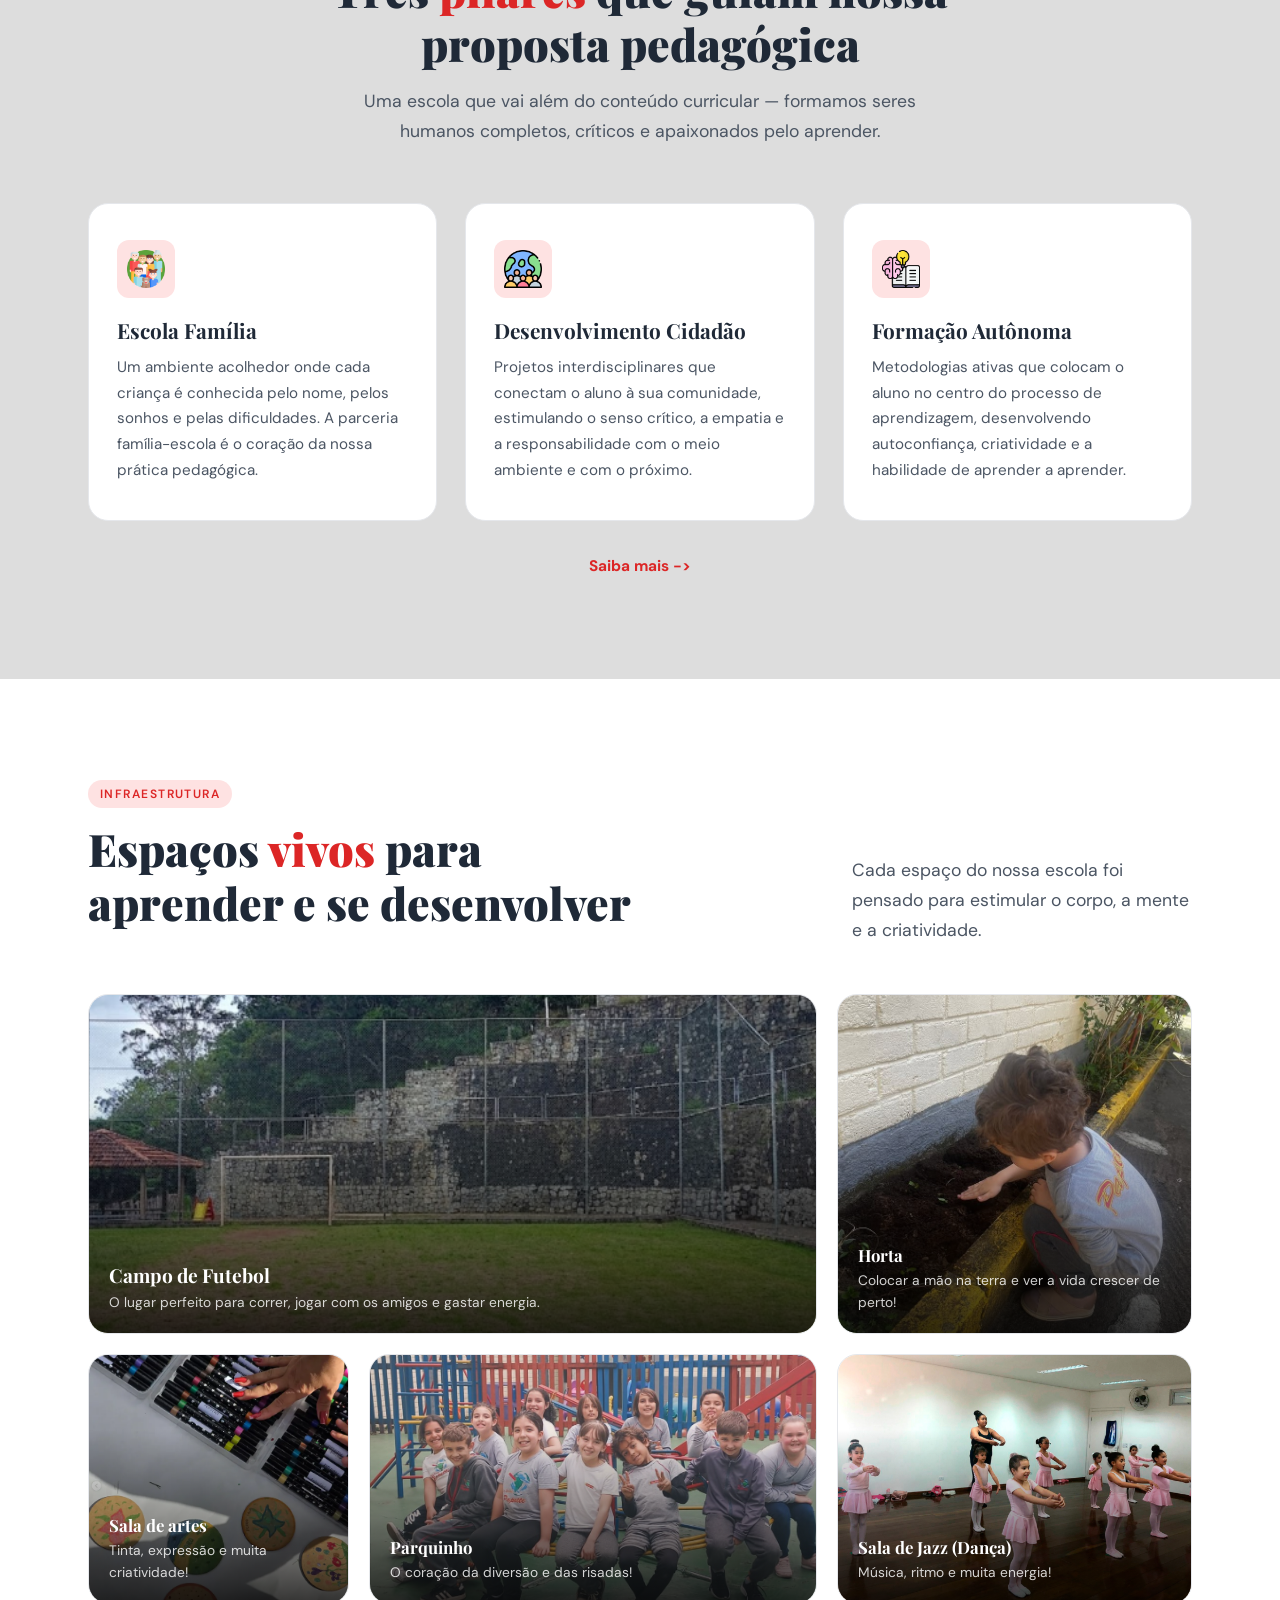
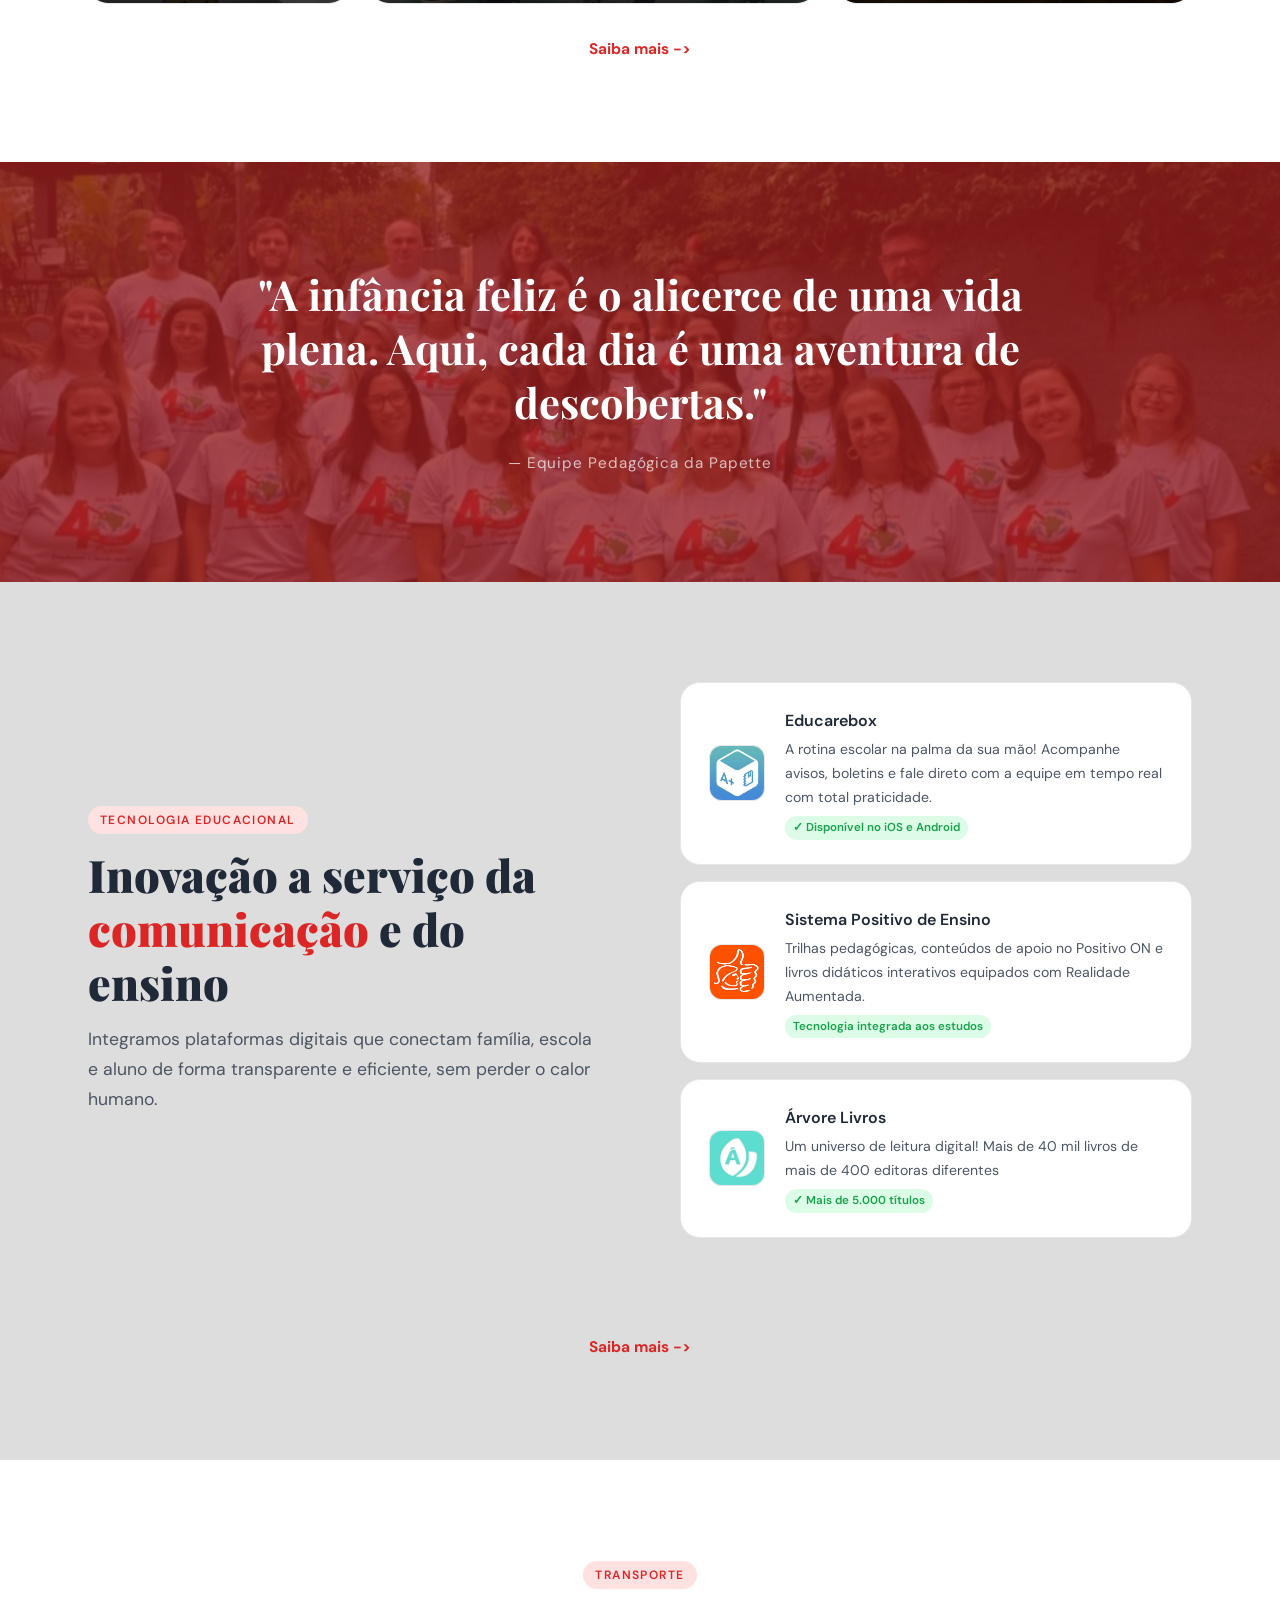
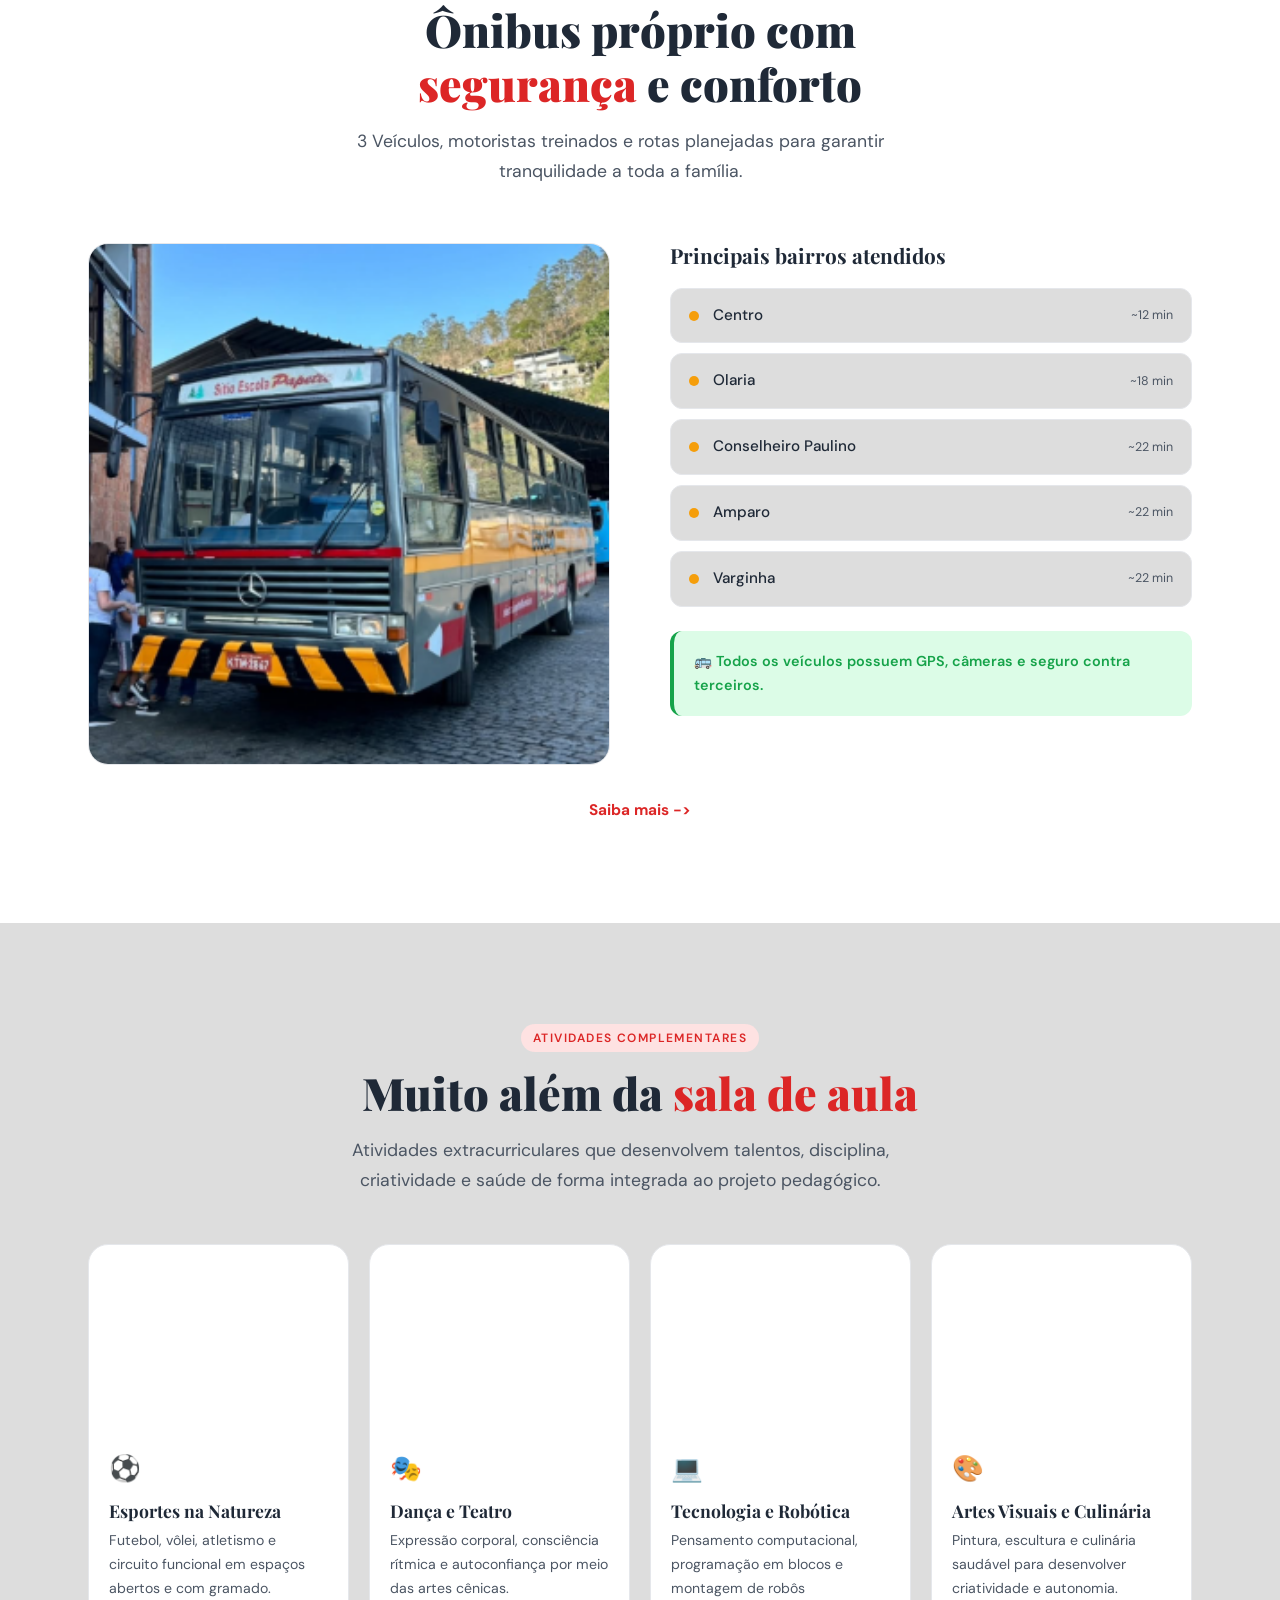
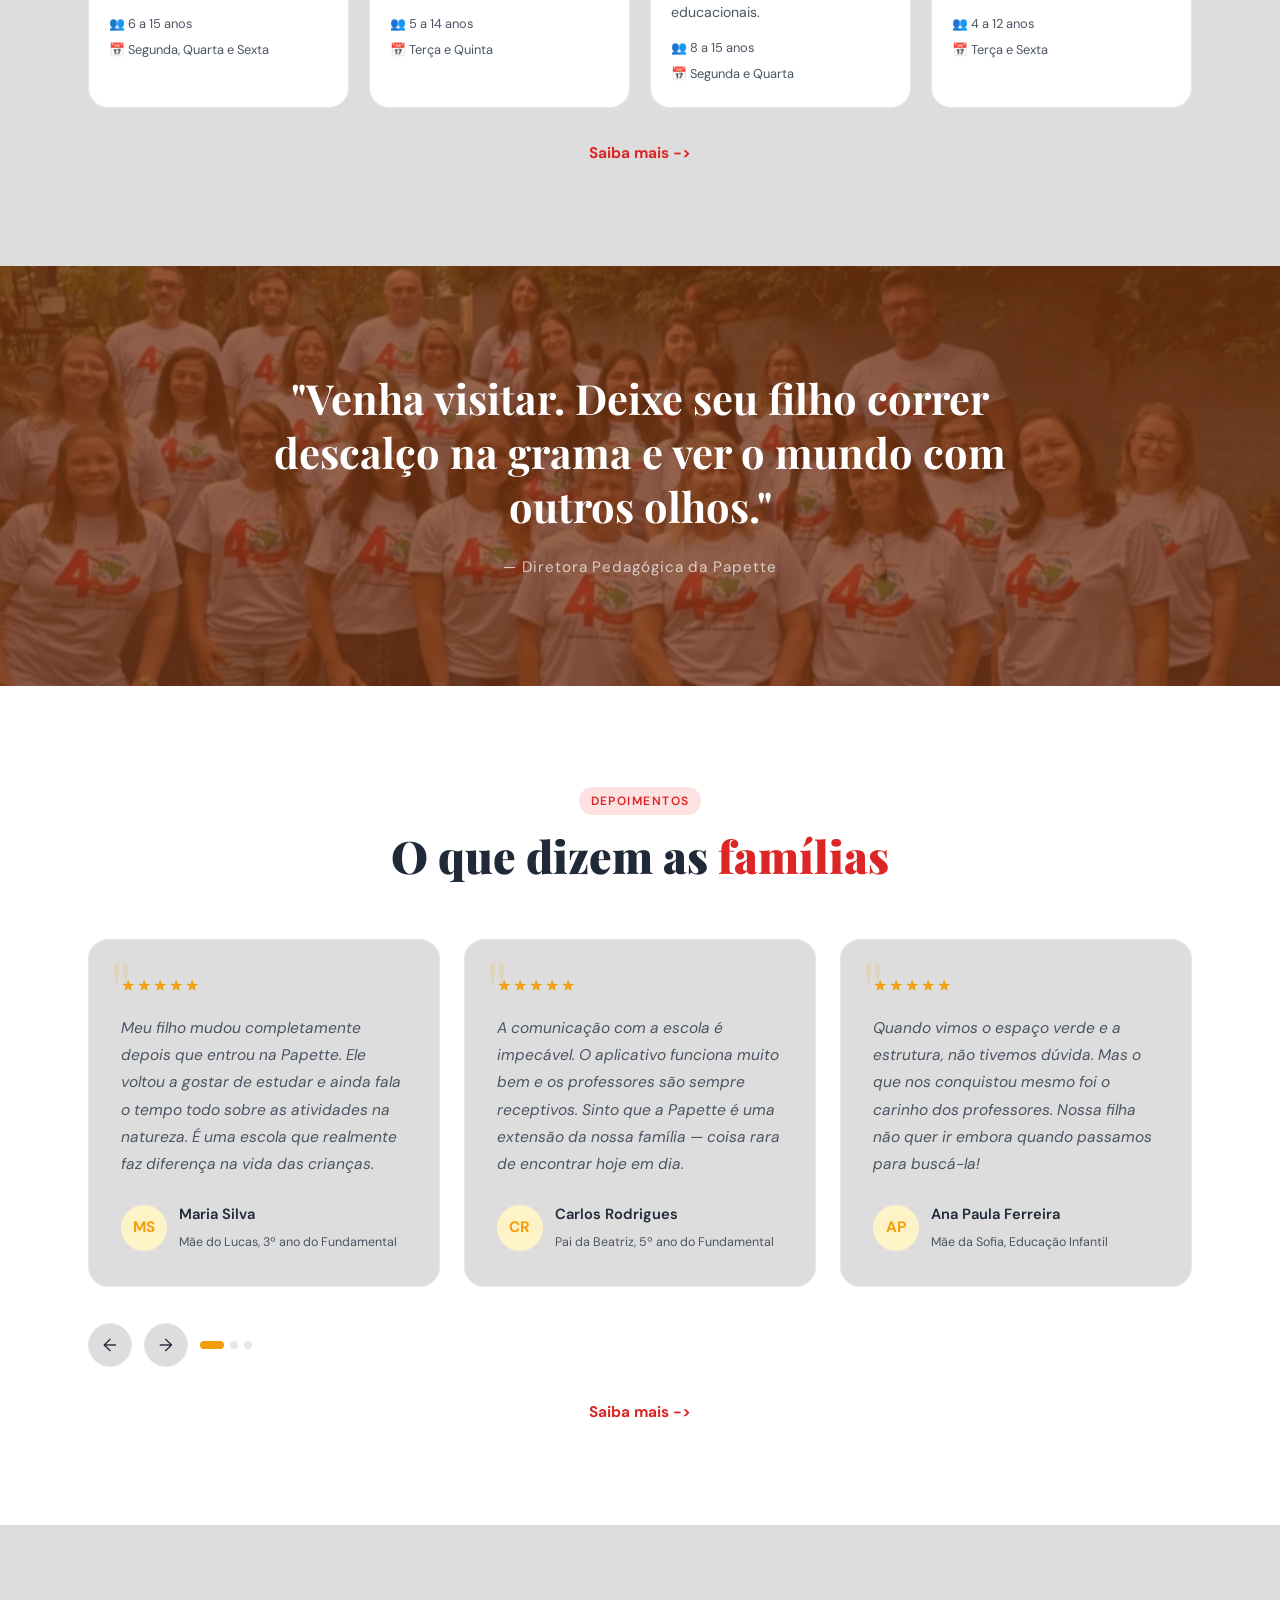
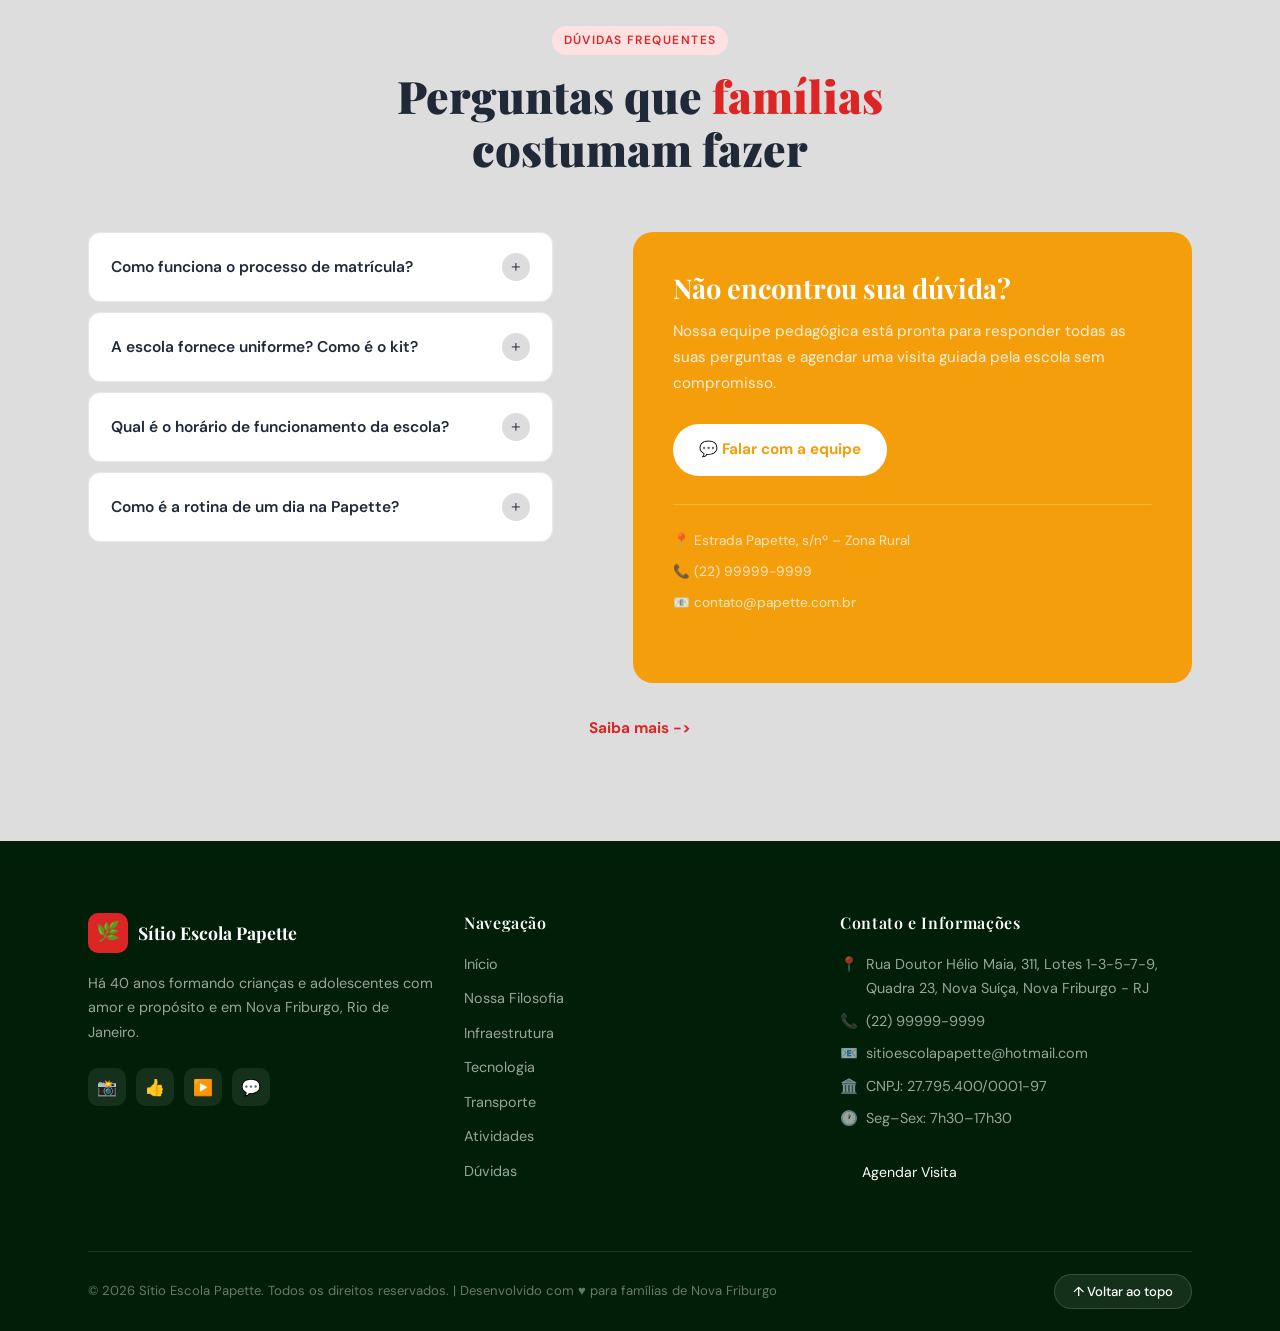
==== commit 4e6b41d9: "feat: enhance "tecnologia" section layout and mobile interactions with more responsiveness" ====
--- a/index.html
+++ b/index.html
@@ -239,26 +239,32 @@
         </div>
         <div class="tech-visual reveal-right">
           <div class="tech-card">
-            <div class="tech-logo">📱</div>
+            <div class="tech-logo">
+              <img src="./src/assets/tecnologia/educarebox-logo.jpg" alt="Educarebox">
+            </div>
             <div class="tech-card-text">
-              <strong>Aplicativo de Comunicação</strong>
-              <p>Avisos, agenda, fotos e mensagens diretas com a equipe escolar em tempo real.</p>
+              <strong>Educarebox</strong>
+              <p>A rotina escolar na palma da sua mão! Acompanhe avisos, boletins e fale direto com a equipe em tempo real com total praticidade.</p>
               <span class="tech-badge">✓ Disponível no iOS e Android</span>
             </div>
           </div>
           <div class="tech-card">
-            <div class="tech-logo">📚</div>
+            <div class="tech-logo">
+              <img src="./src/assets/tecnologia/positivo.jpg" alt="Sistema Positivo de Ensino">
+            </div>
             <div class="tech-card-text">
-              <strong>Sistema de Ensino Integrado</strong>
-              <p>Material didático digital, videoaulas e atividades complementares acessíveis a qualquer hora.</p>
-              <span class="tech-badge">✓ Acesso 24h/7 dias</span>
+              <strong>Sistema Positivo de Ensino</strong>
+              <p>Trilhas pedagógicas, conteúdos de apoio no Positivo ON e livros didáticos interativos equipados com Realidade Aumentada.</p>
+              <span class="tech-badge">Tecnologia integrada aos estudos</span>
             </div>
           </div>
           <div class="tech-card">
-            <div class="tech-logo">📖</div>
+            <div class="tech-logo">
+              <img src="./src/assets/tecnologia/arvore-livros.jpg" alt="Árvore Livros">
+            </div>
             <div class="tech-card-text">
-              <strong>Biblioteca Digital</strong>
-              <p>Acervo com mais de 5.000 e-books e audiobooks para alunos e famílias explorarem.</p>
+              <strong>Árvore Livros</strong>
+              <p>Um universo de leitura digital! Mais de 40 mil livros de mais de 400 editoras diferentes</p>
               <span class="tech-badge">✓ Mais de 5.000 títulos</span>
             </div>
           </div>
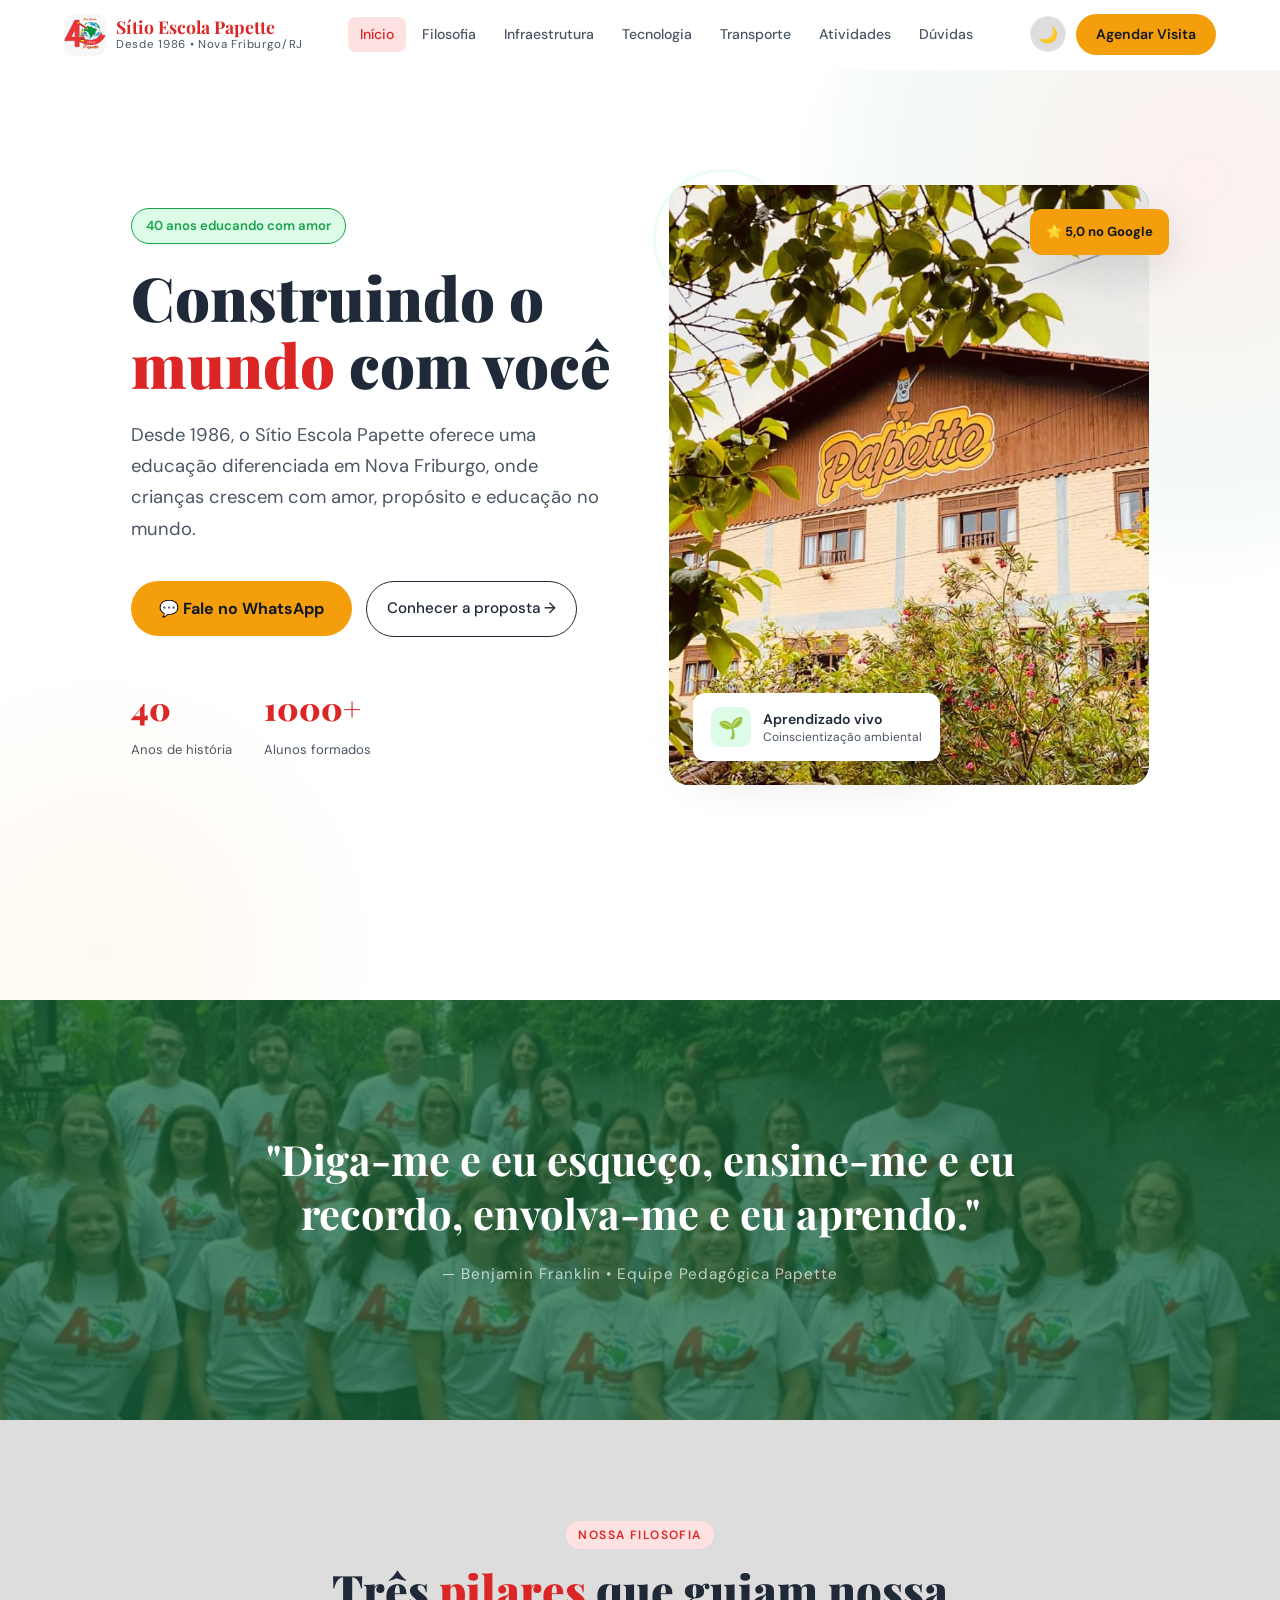
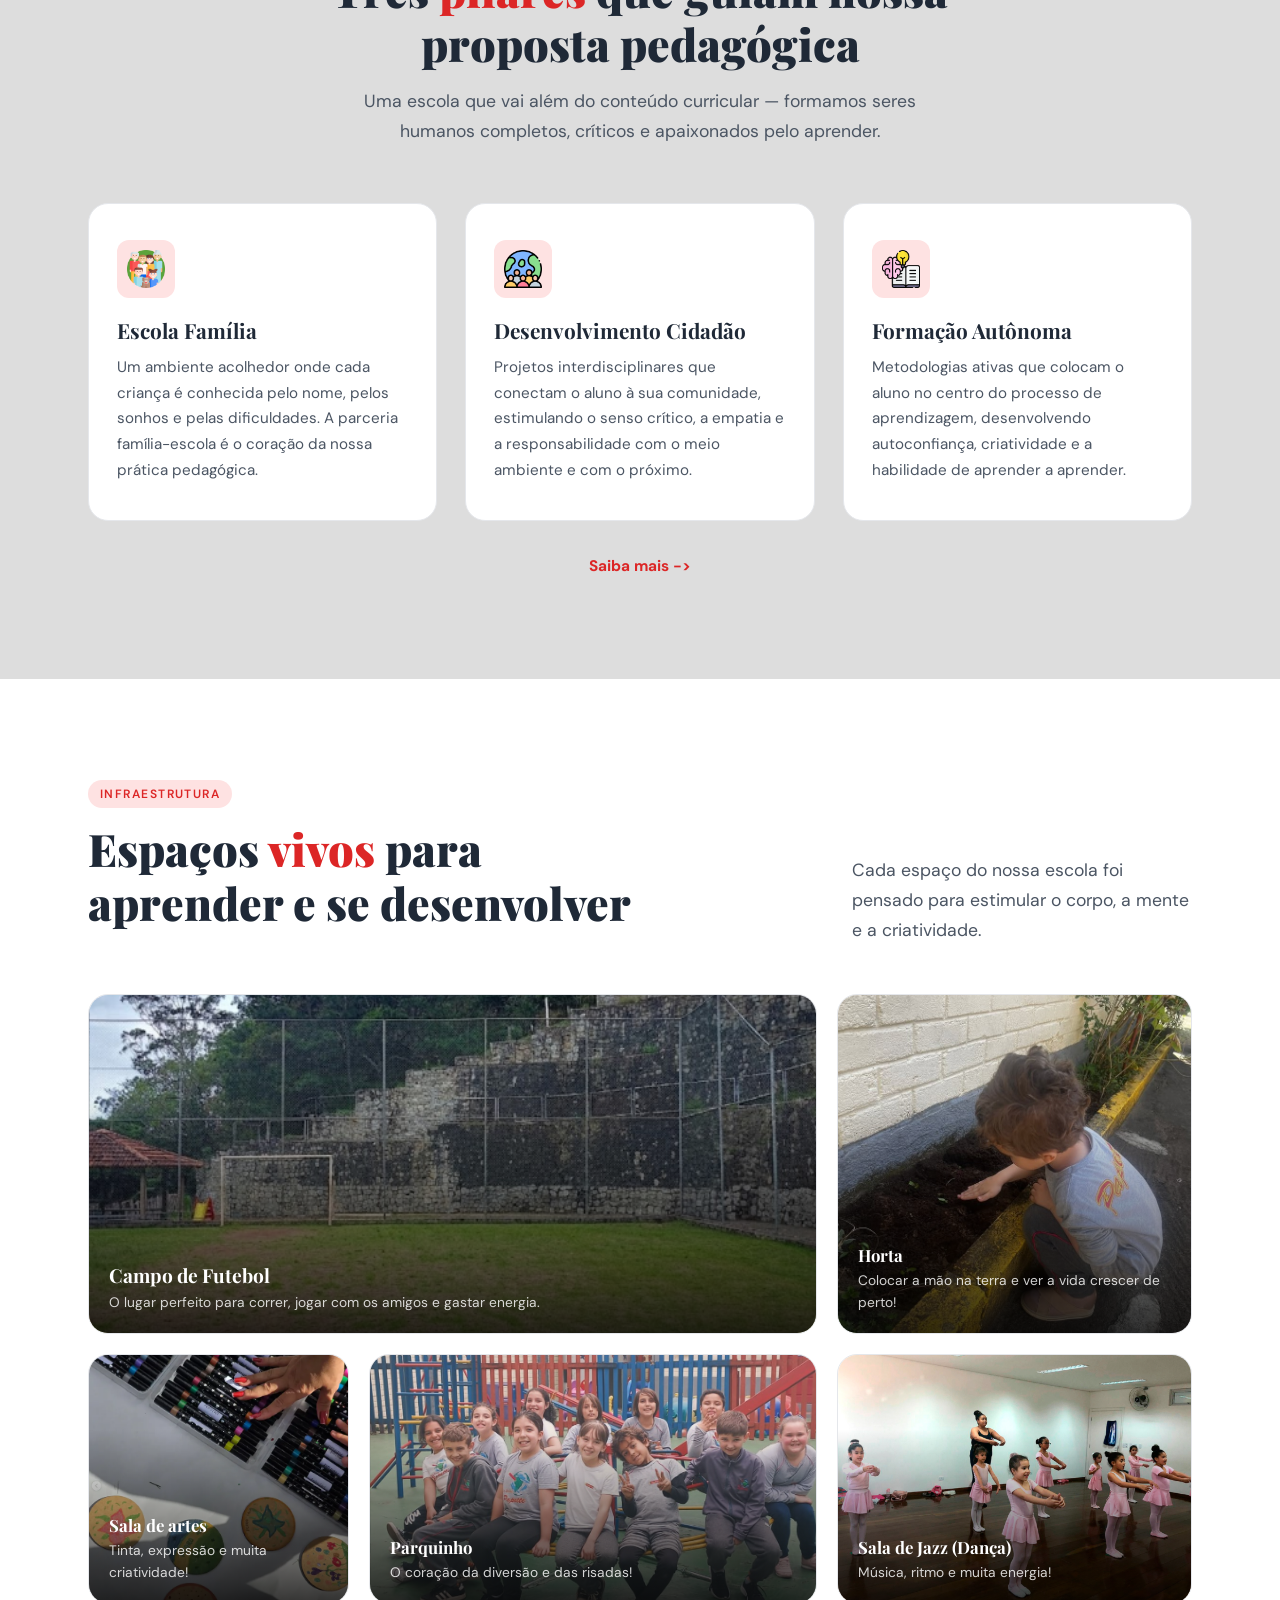
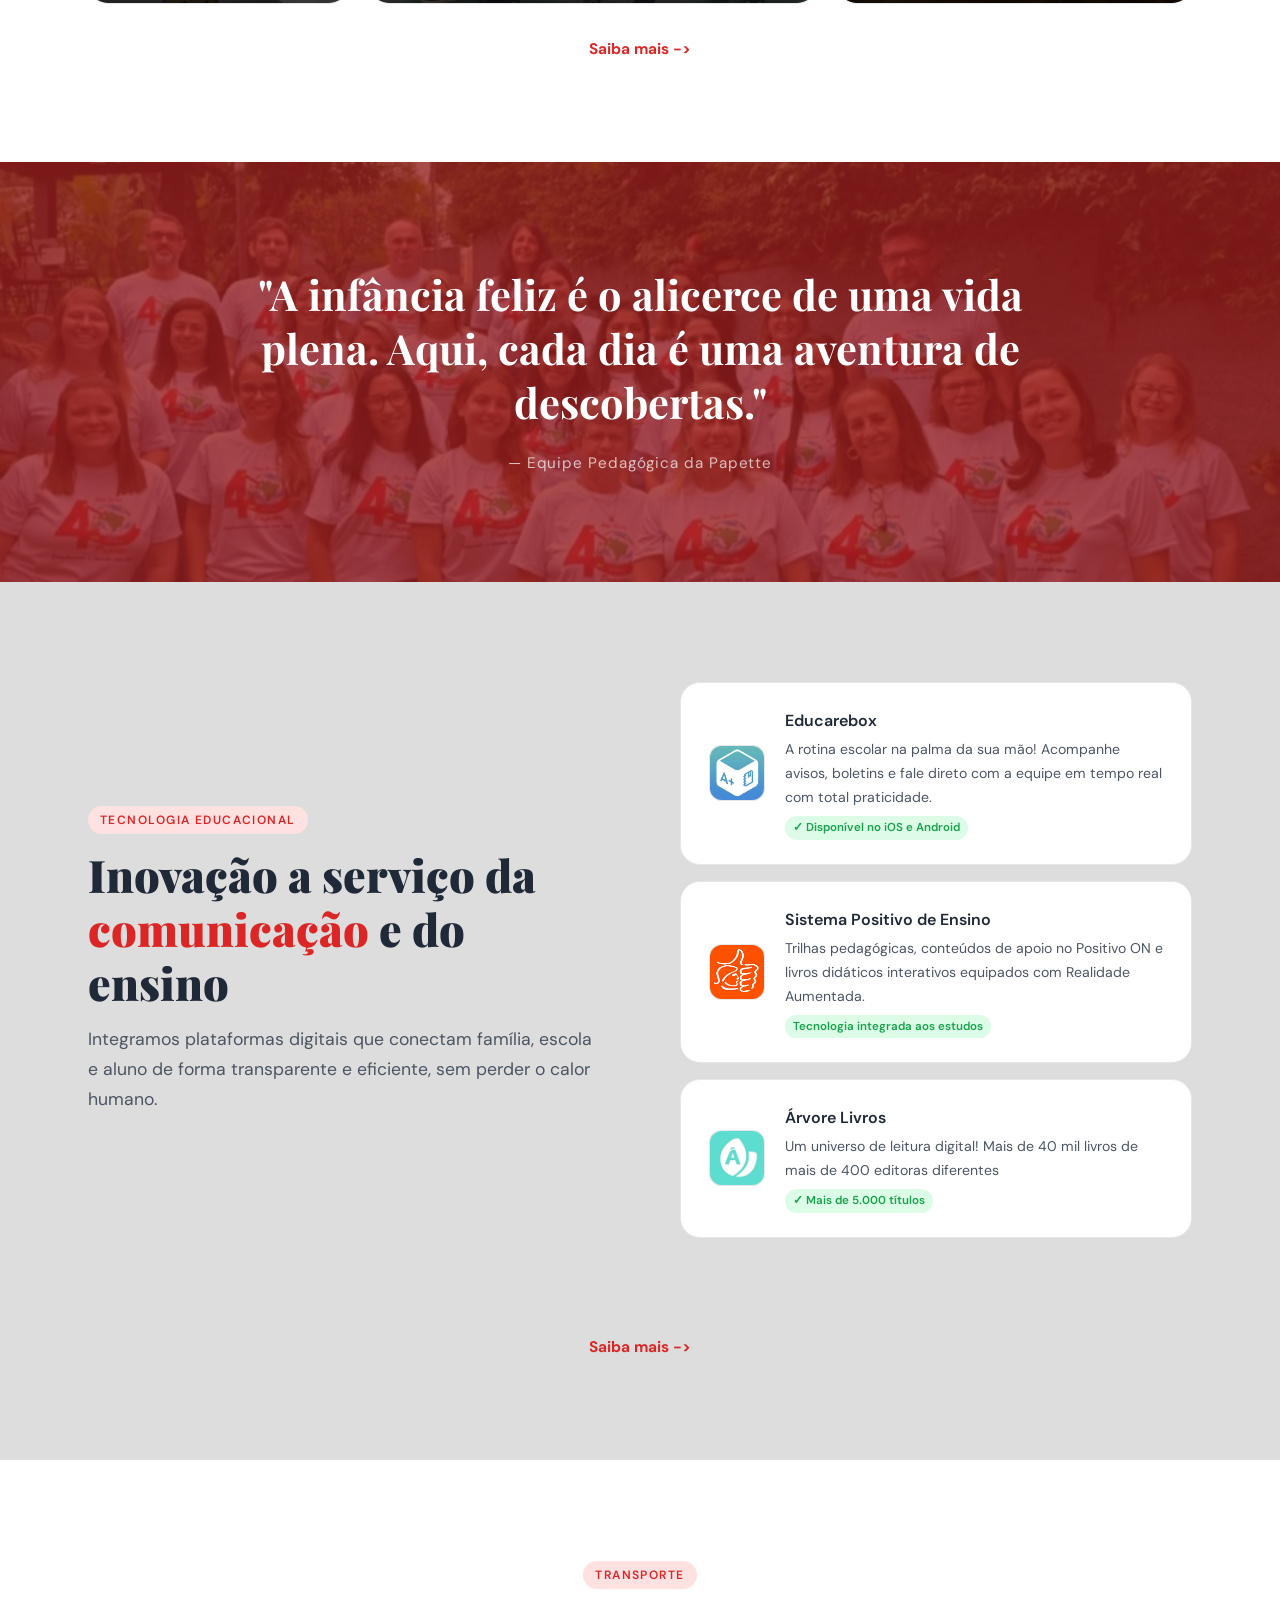
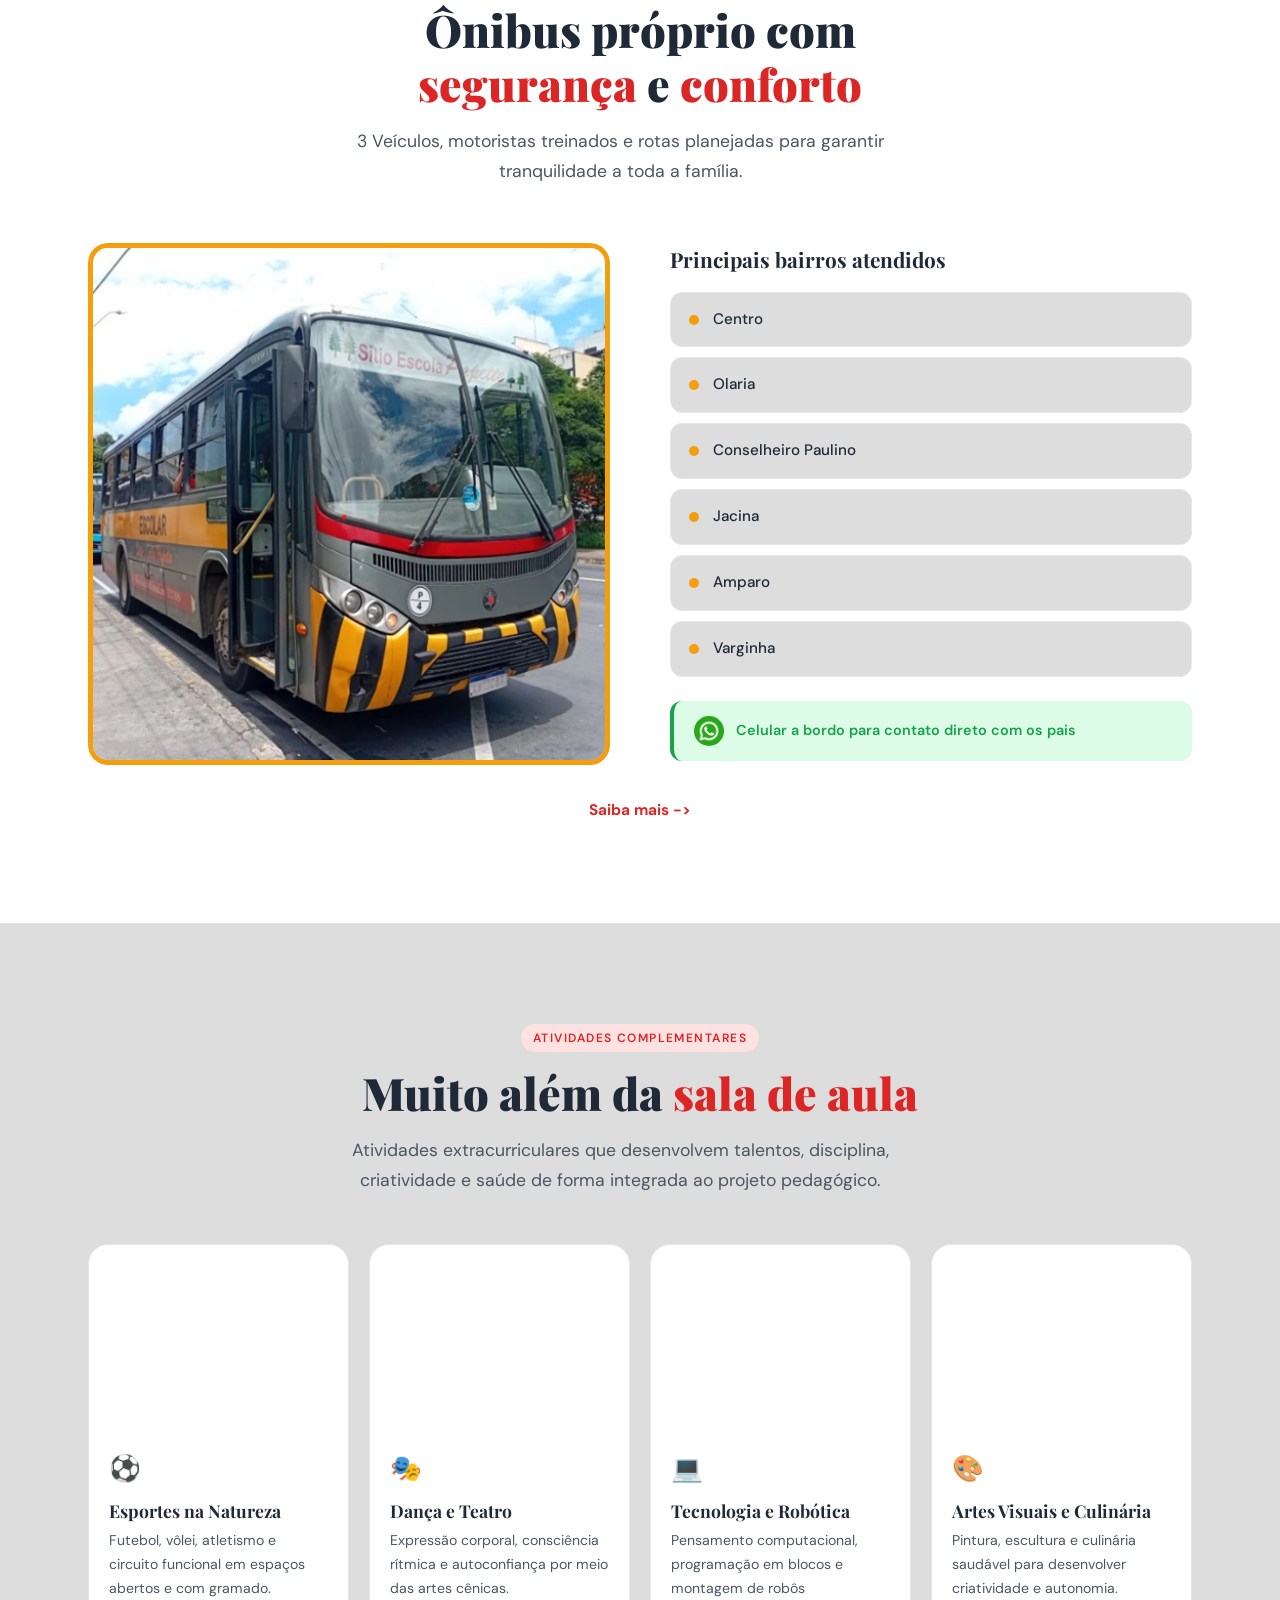
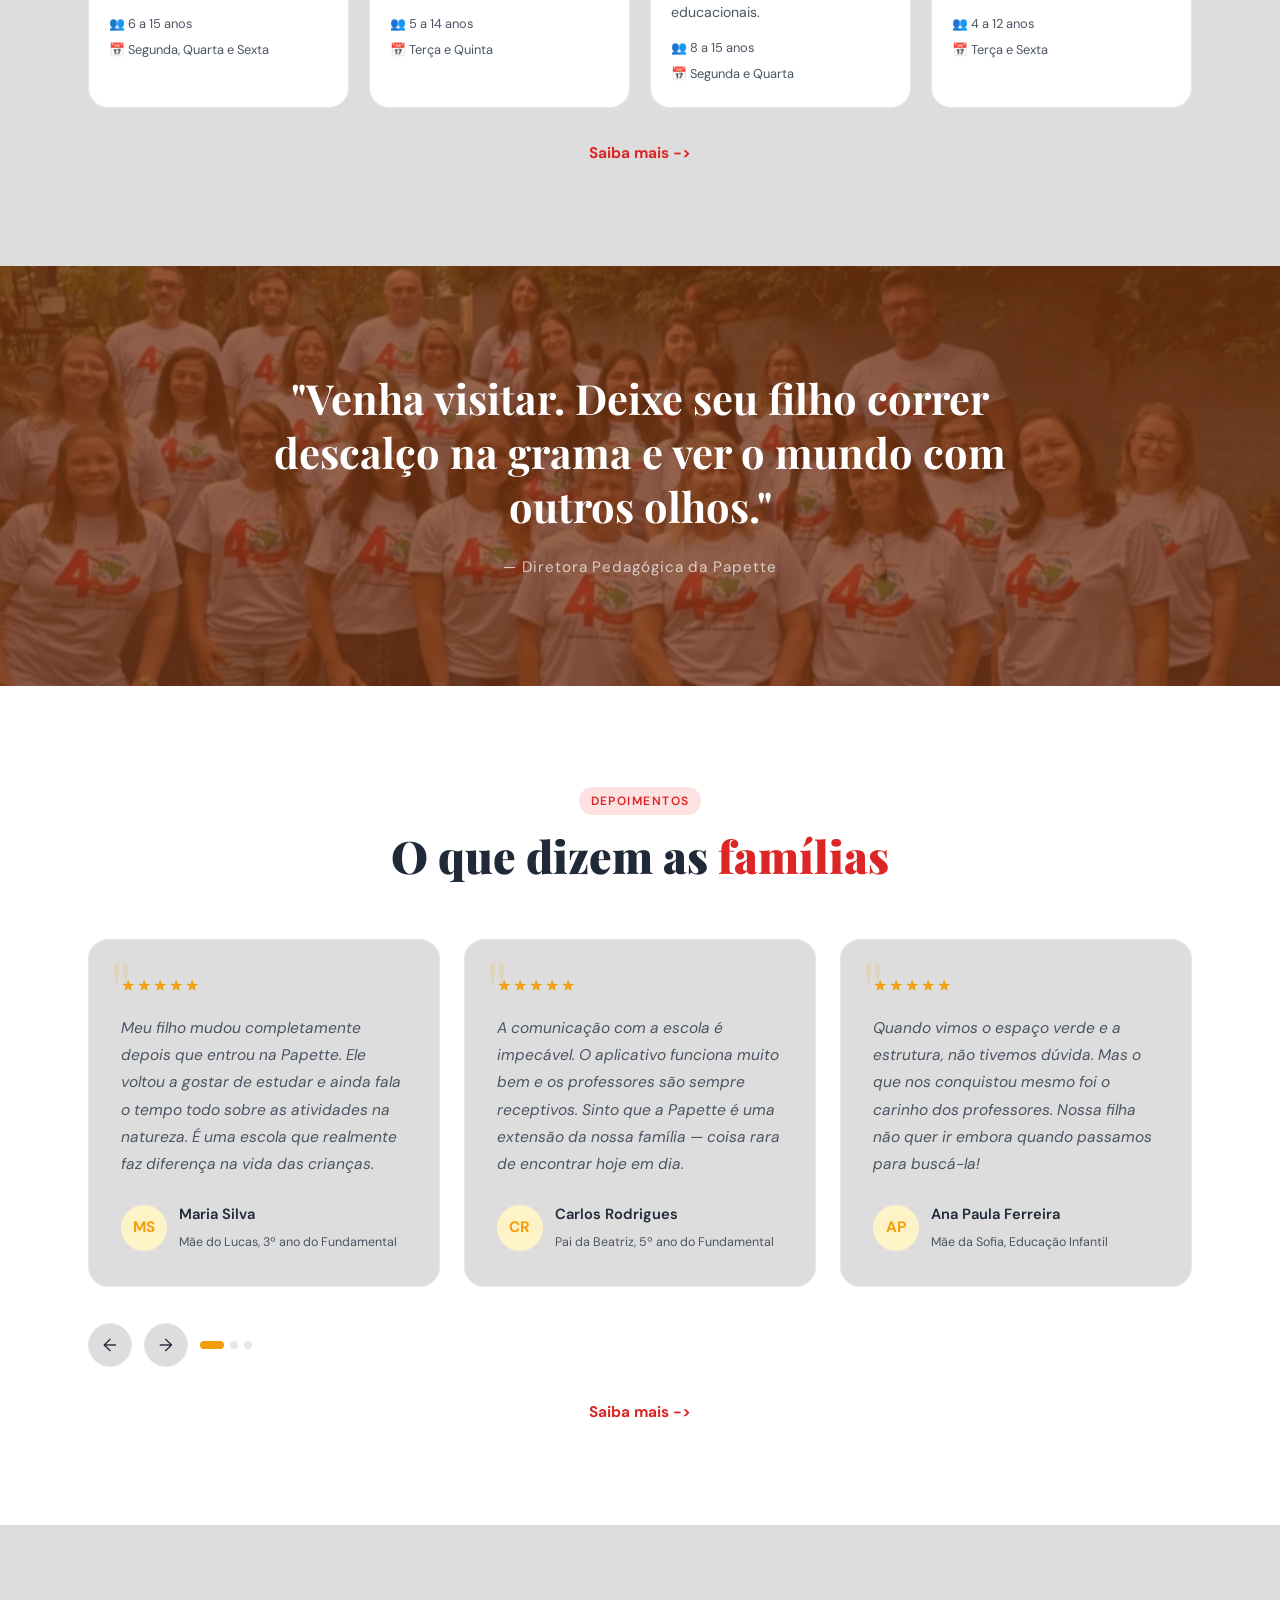
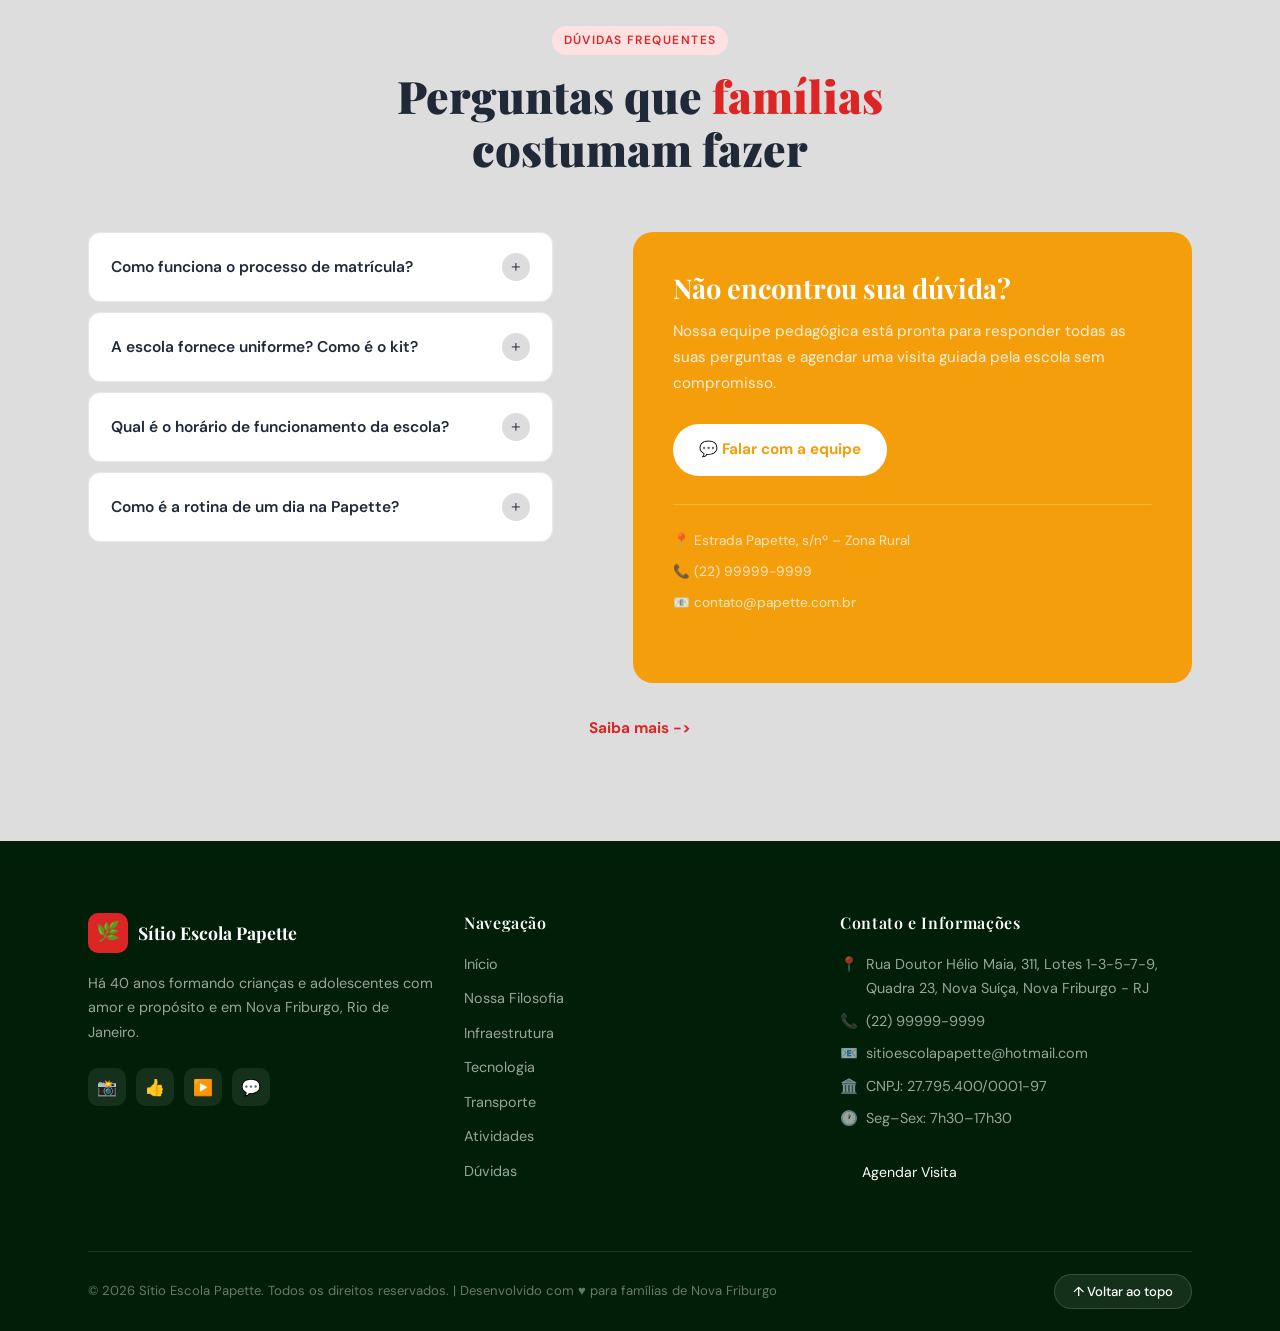
==== commit d861f621: "feat: enhance "transporte" section layout and responsiveness with new styles and badge" ====
--- a/index.html
+++ b/index.html
@@ -281,37 +281,39 @@
     <div class="container">
       <div class="reveal" style="text-align:center; max-width:600px; margin:0 auto 56px;">
         <span class="section-tag">Transporte</span>
-        <h2 class="section-title">Ônibus próprio com <span>segurança</span> e conforto</h2>
+        <h2 class="section-title">Ônibus próprio com <span>segurança</span> e <span>conforto</span></h2>
         <p class="section-sub">3 Veículos, motoristas treinados e rotas planejadas para garantir tranquilidade
           a toda a família.</p>
       </div>
       <div class="transp-grid">
         <div class="reveal-left">
-          <img src="./src/assets/bus.png" alt="Ônibus da Escola Papette">
+          <img src="./src/assets/transporte/bus.png" alt="Ônibus da Escola Papette">
         </div>
         <div class="reveal-right">
           <h3 style="font-size:1.3rem; margin-bottom:20px;">Principais bairros atendidos</h3>
           <div class="bairros-list">
             <div class="bairro-item">
-              <div class="bairro-dot"></div><span>Centro</span><small>~12 min</small>
+              <div class="bairro-dot"></div><span>Centro</span>
             </div>
             <div class="bairro-item">
-              <div class="bairro-dot"></div><span>Olaria</span><small>~18 min</small>
+              <div class="bairro-dot"></div><span>Olaria</span>
             </div>
             <div class="bairro-item">
-              <div class="bairro-dot"></div><span>Conselheiro Paulino</span><small>~22 min</small>
+              <div class="bairro-dot"></div><span>Conselheiro Paulino</span>
             </div>
             <div class="bairro-item">
-              <div class="bairro-dot"></div><span>Amparo</span><small>~22 min</small>
+              <div class="bairro-dot"></div><span>Jacina</span>
             </div>
             <div class="bairro-item">
-              <div class="bairro-dot"></div><span>Varginha</span><small>~22 min</small>
-            </div>
-          </div>
-          <div
-            style="margin-top:24px; padding:18px 20px; background:var(--green-light); border-radius:var(--radius); border-left:4px solid var(--green);">
-            <p style="font-size:.9rem; color:var(--green); font-weight:600;">🚌 Todos os veículos possuem GPS, câmeras e
-              seguro contra terceiros.</p>
+              <div class="bairro-dot"></div><span>Amparo</span>
+            </div>
+            <div class="bairro-item">
+              <div class="bairro-dot"></div><span>Varginha</span>
+            </div>
+          </div>
+          <div class="transporte-badge">
+            <img class="transporte-badge-icon" src="./src/assets/whatsapp.png" alt="WhatsApp">
+            <p>Celular a bordo para contato direto com os pais</p>
           </div>
         </div>
       </div>
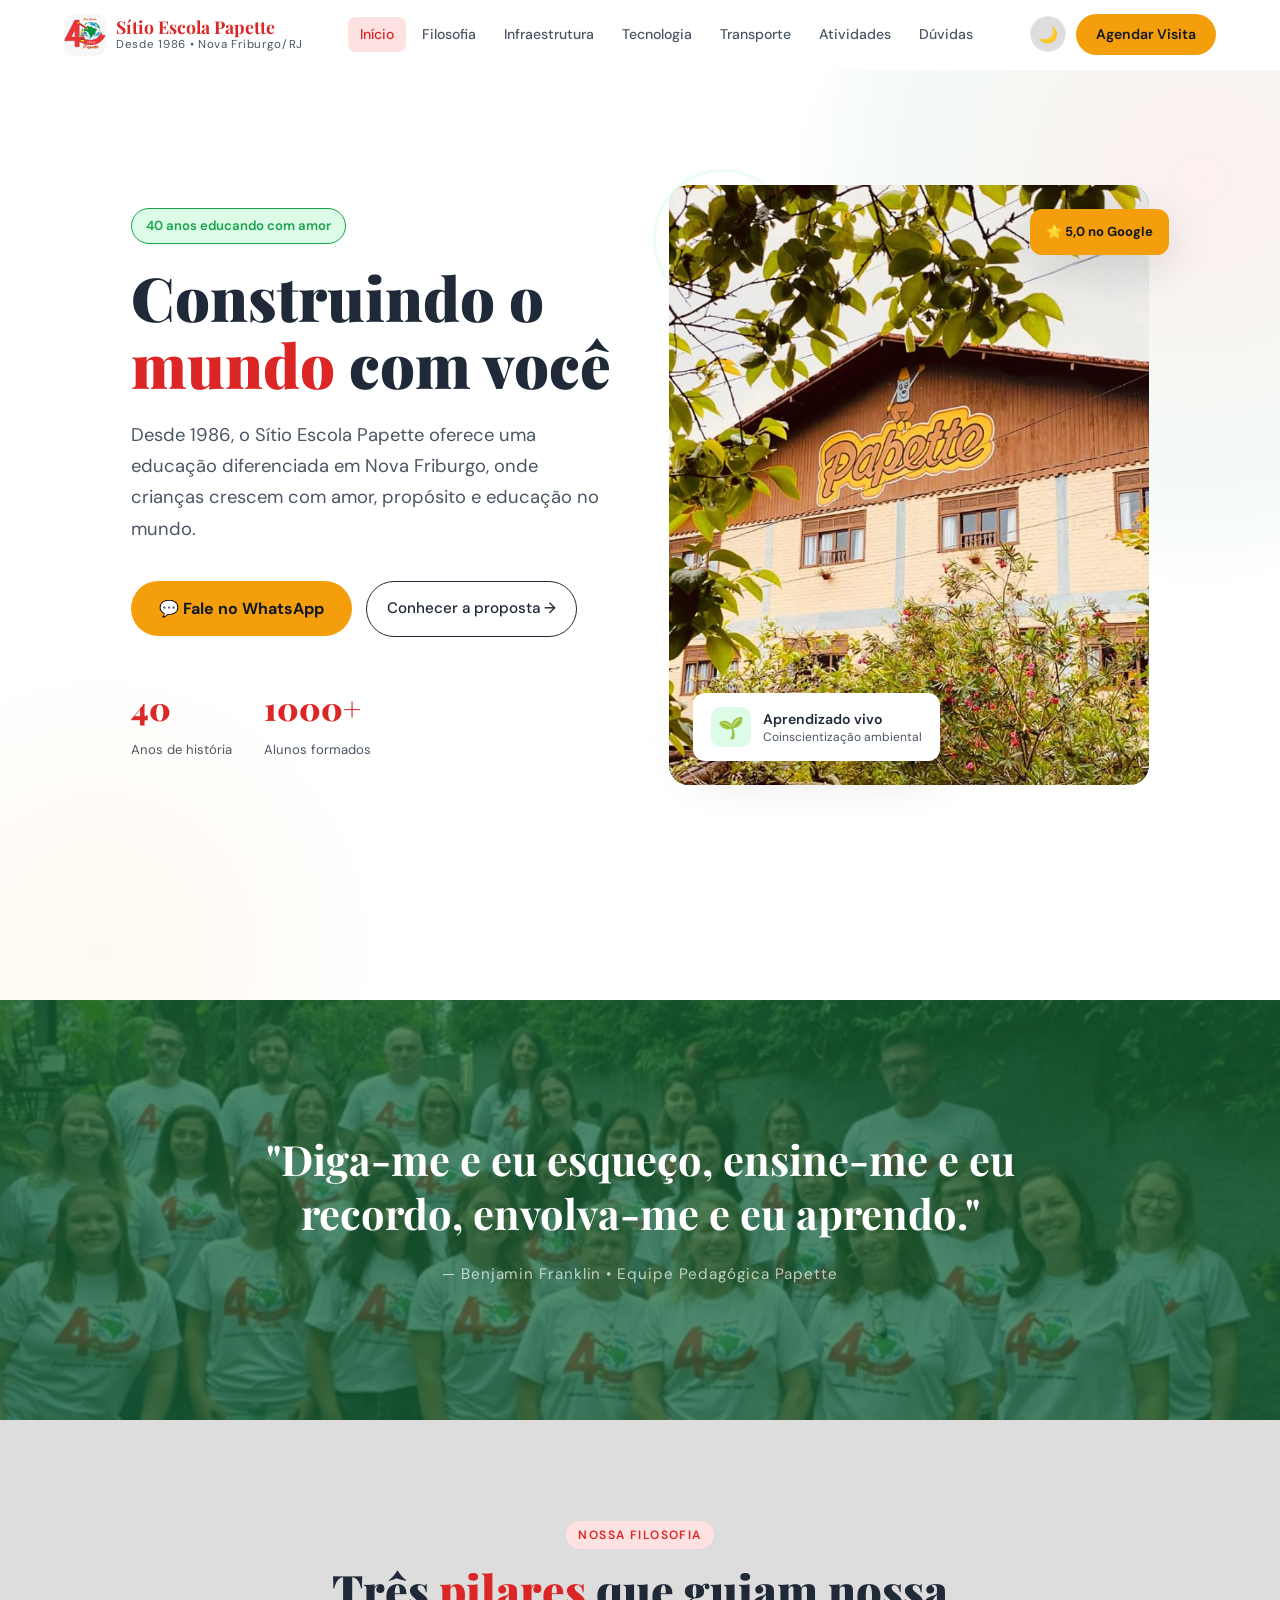
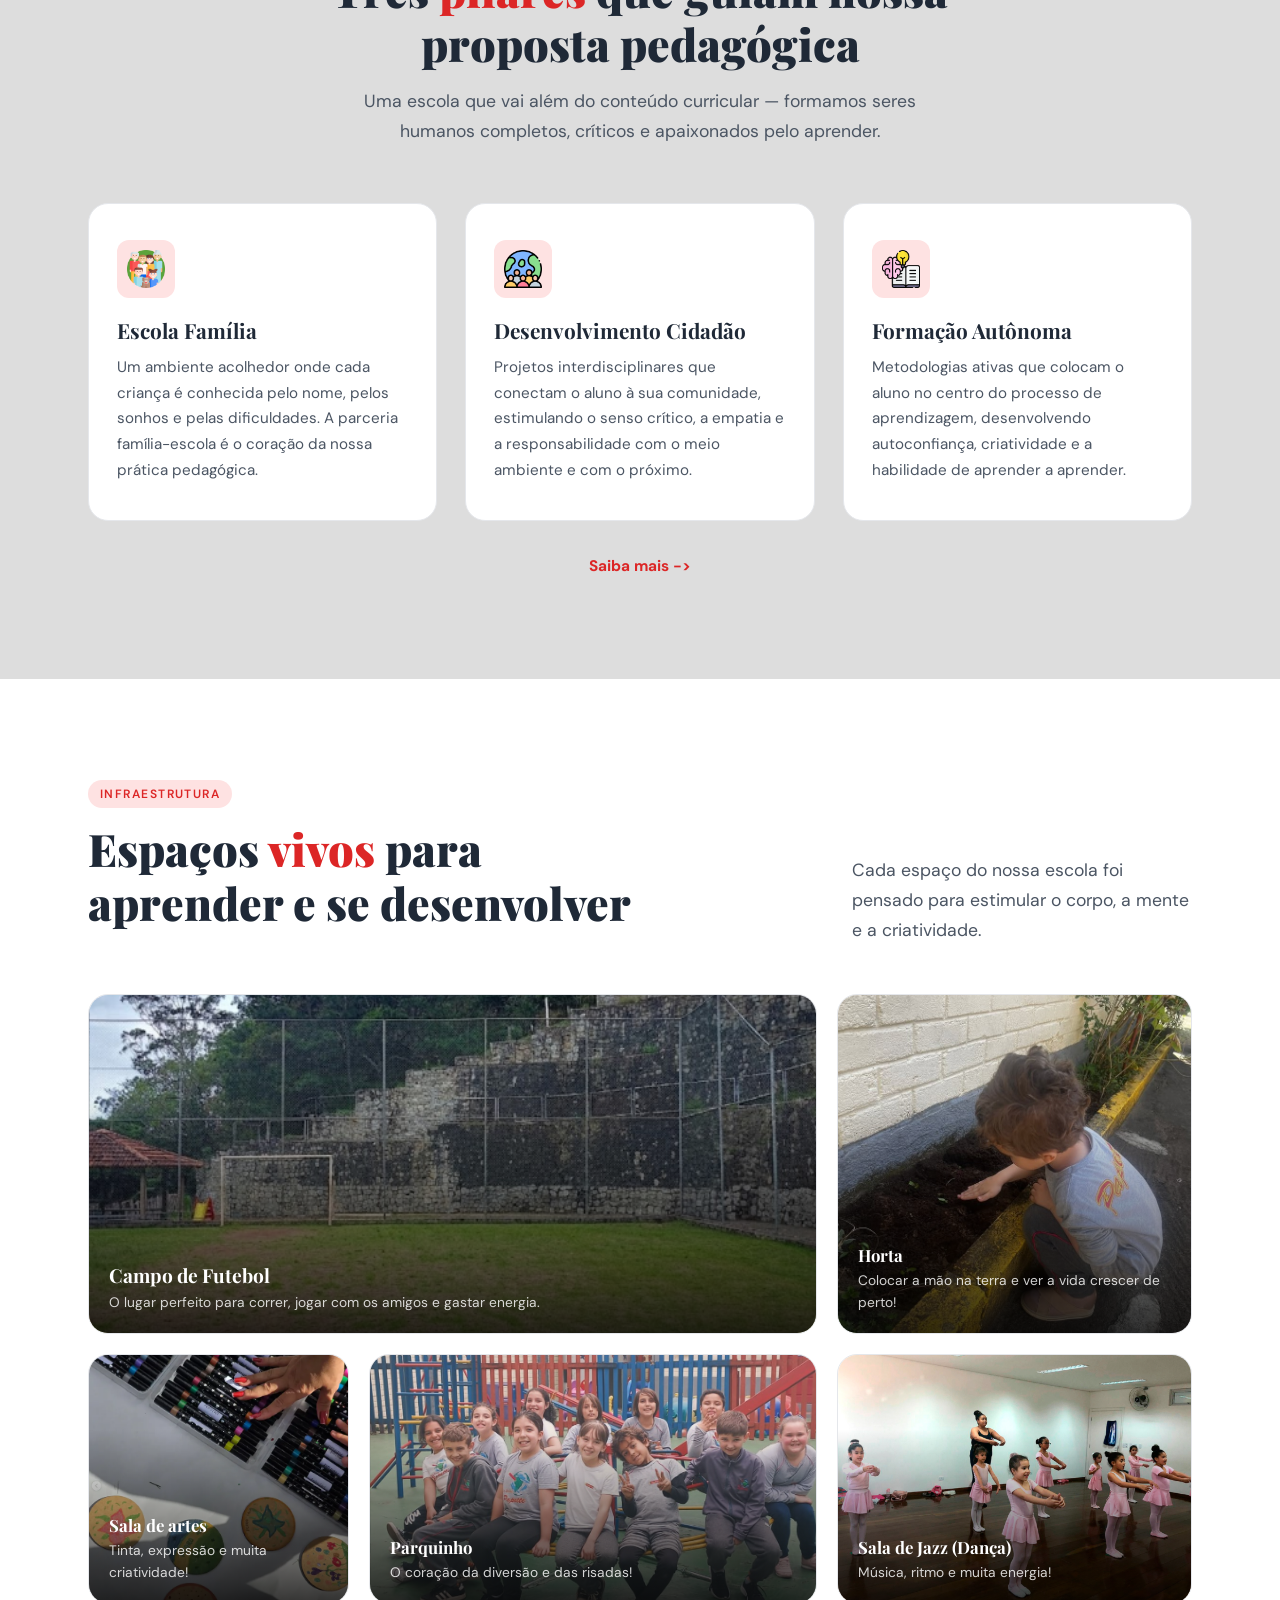
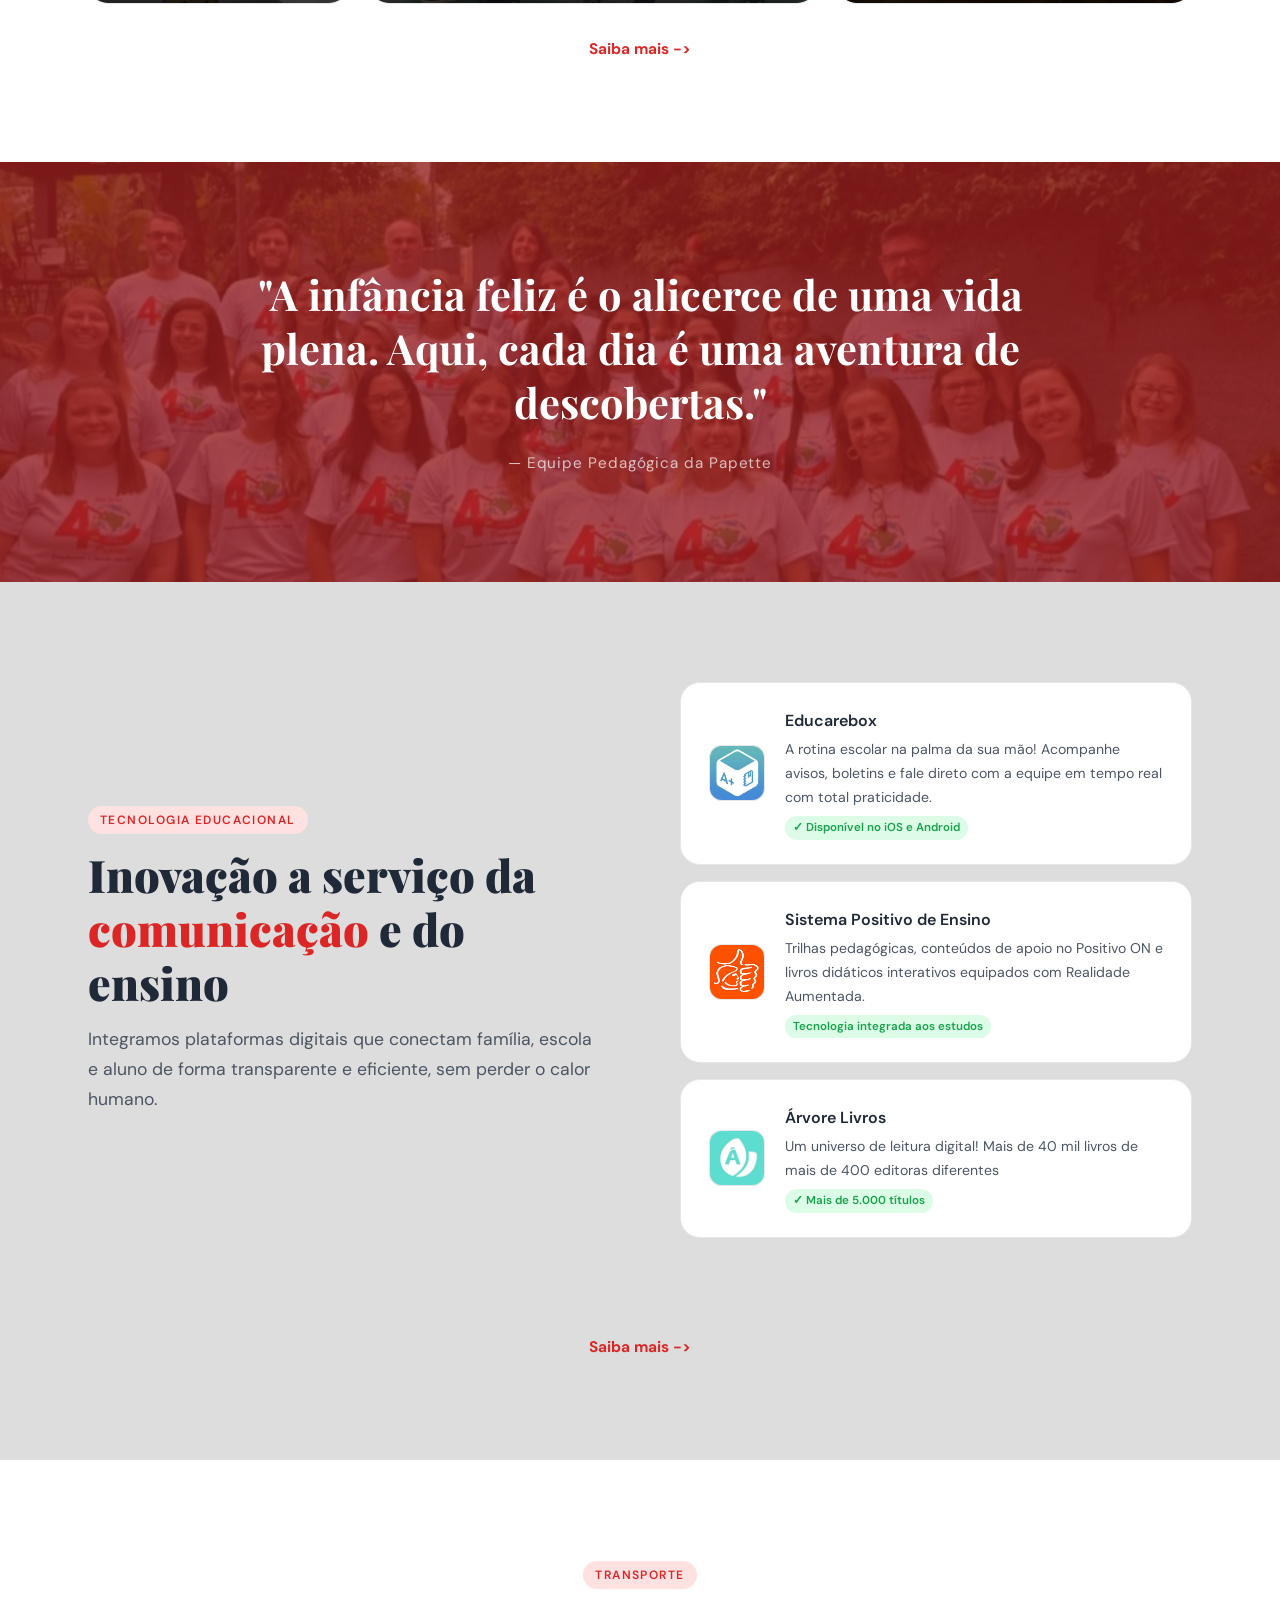
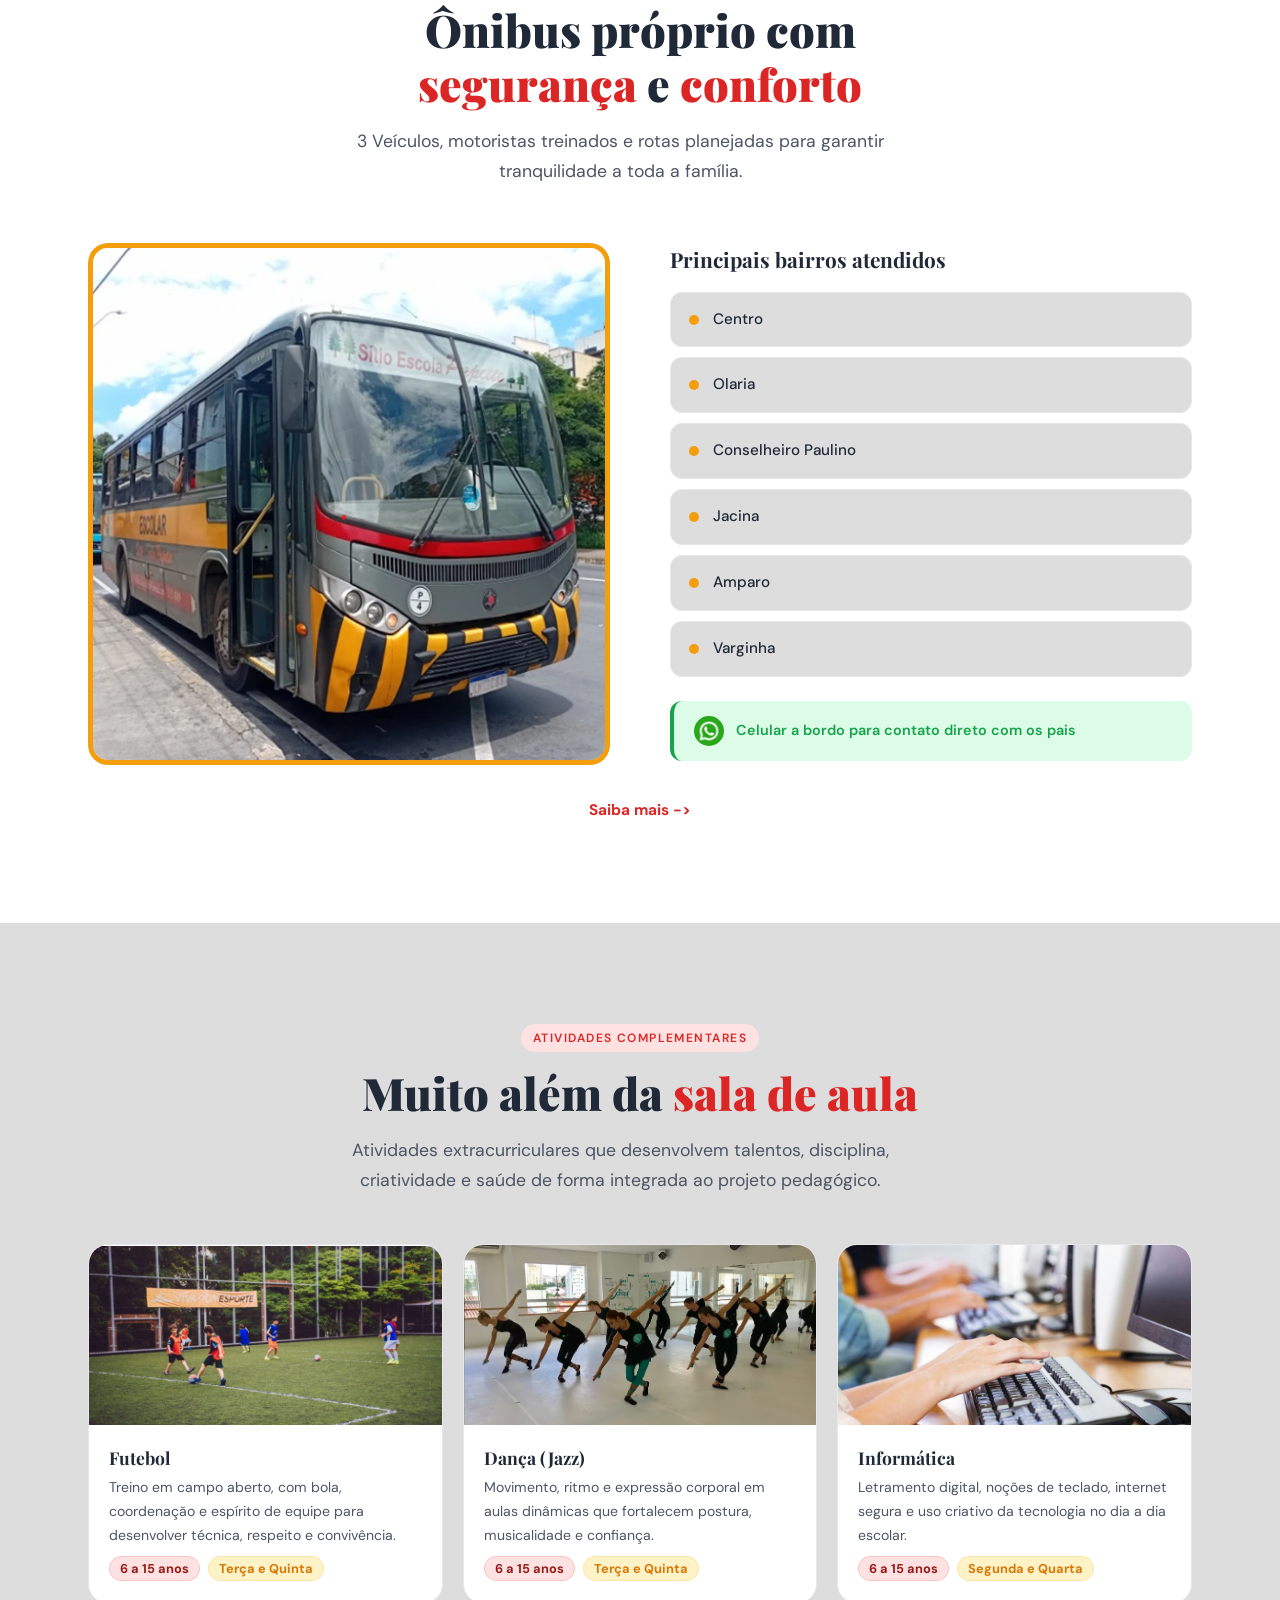
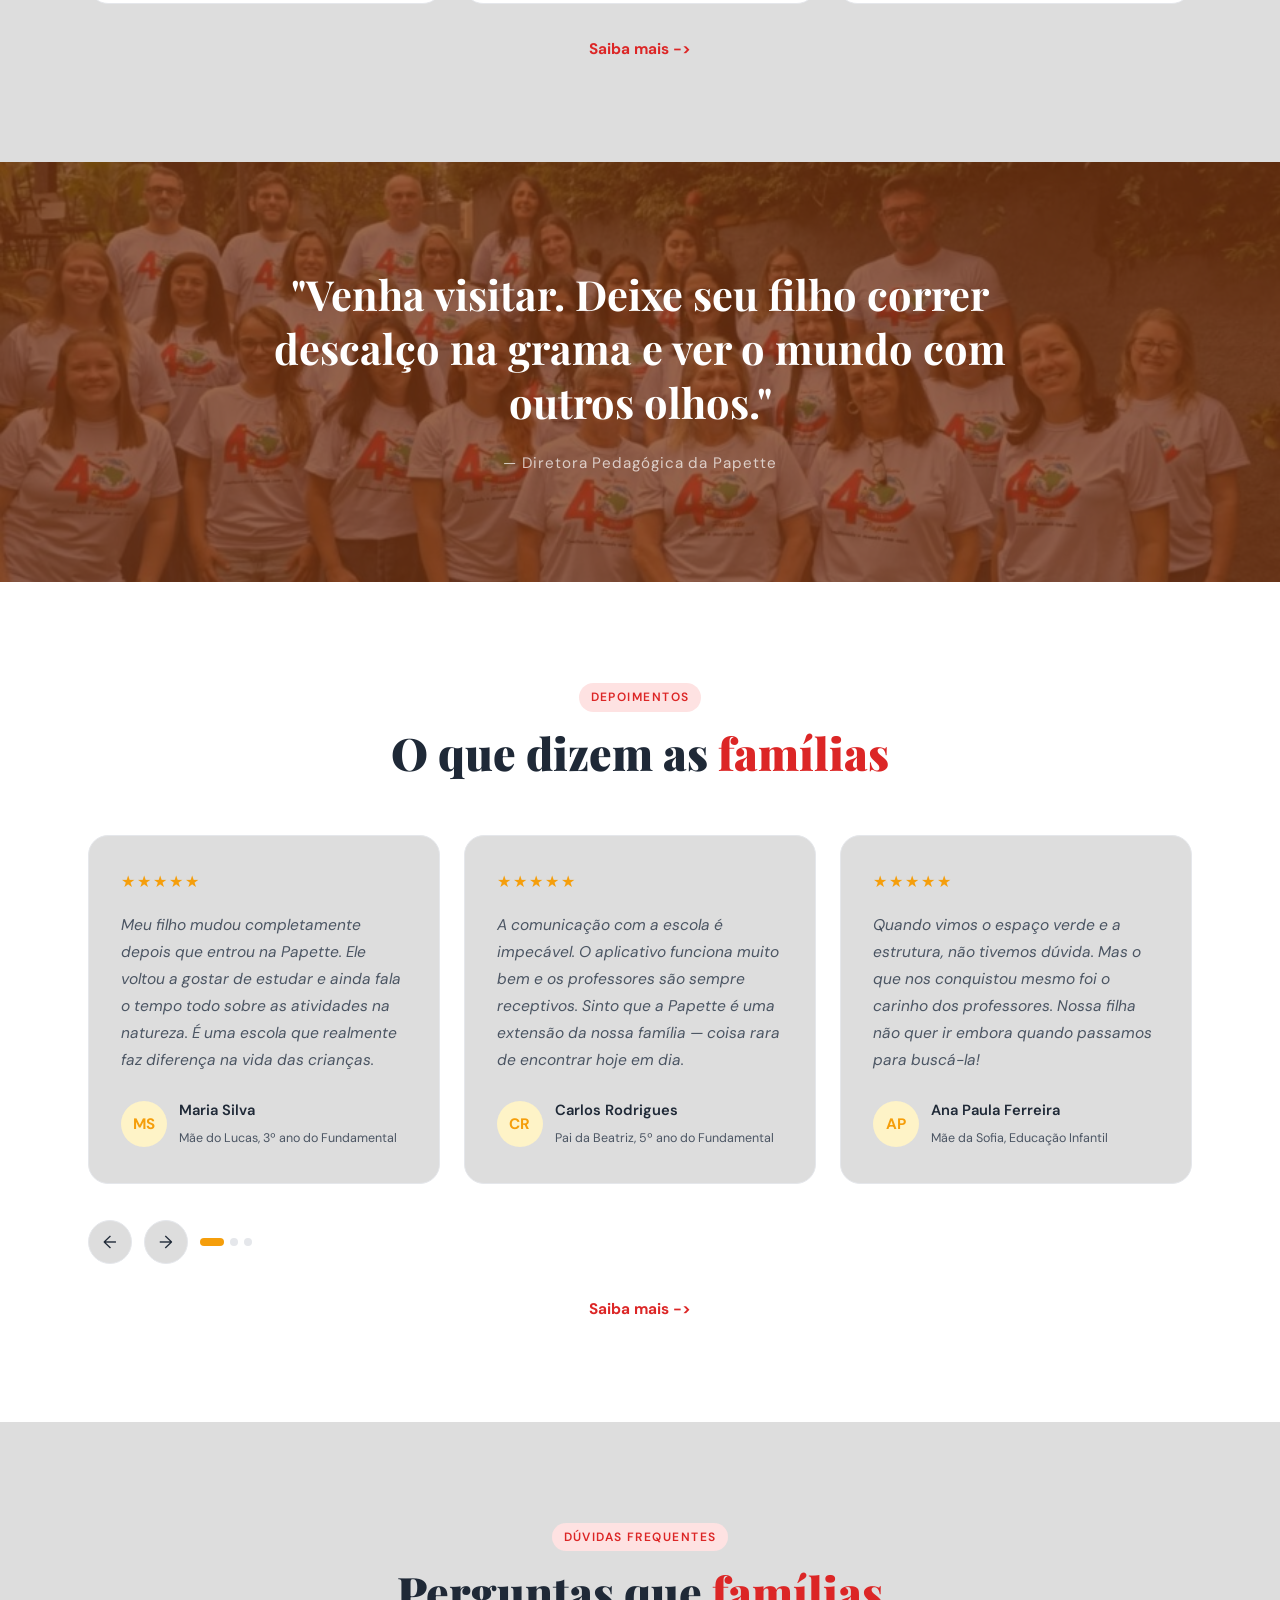
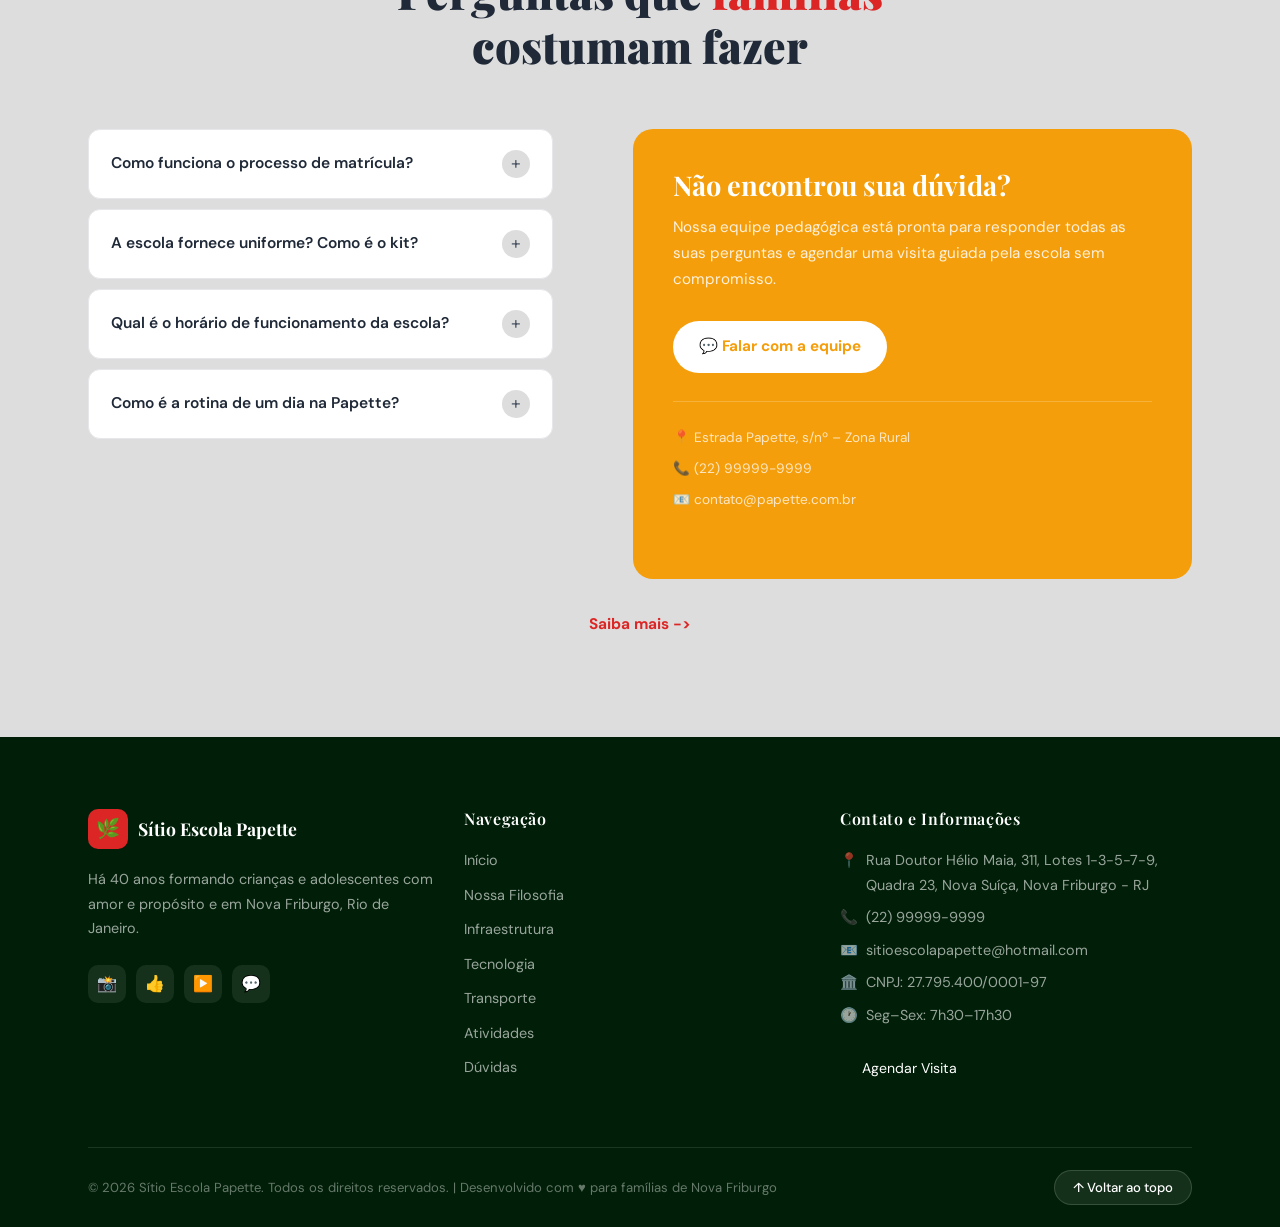
==== commit 5696673d: "feat: enhance "atividades complementares" and "depoimentos" sections layouts with styles and more re" ====
--- a/index.html
+++ b/index.html
@@ -336,52 +336,36 @@
         <div class="ativ-card reveal delay-1">
           <div class="ativ-img"></div>
           <div class="ativ-body">
-            <div class="ativ-emoji">⚽</div>
-            <h4>Esportes na Natureza</h4>
-            <p style="font-size:.88rem; color:var(--text-muted);">Futebol, vôlei, atletismo e circuito funcional em
-              espaços abertos e com gramado.</p>
+            <h4>Futebol</h4>
+            <p style="font-size:.88rem; color:var(--text-muted);">Treino em campo aberto, com bola, coordenação e espírito de equipe para desenvolver técnica, respeito e convivência.
+            </p>
             <div class="ativ-meta">
-              <span>👥 6 a 15 anos</span>
-              <span>📅 Segunda, Quarta e Sexta</span>
+              <span class="ativ-badge age">6 a 15 anos</span>
+              <span class="ativ-badge days">Terça e Quinta</span>
             </div>
           </div>
         </div>
         <div class="ativ-card reveal delay-2">
           <div class="ativ-img"></div>
           <div class="ativ-body">
-            <div class="ativ-emoji">🎭</div>
-            <h4>Dança e Teatro</h4>
-            <p style="font-size:.88rem; color:var(--text-muted);">Expressão corporal, consciência rítmica e
-              autoconfiança por meio das artes cênicas.</p>
+            <h4>Dança (Jazz)</h4>
+            <p style="font-size:.88rem; color:var(--text-muted);">Movimento, ritmo e expressão corporal em aulas dinâmicas que fortalecem postura, musicalidade e confiança.
+            </p>
             <div class="ativ-meta">
-              <span>👥 5 a 14 anos</span>
-              <span>📅 Terça e Quinta</span>
+              <span class="ativ-badge age">6 a 15 anos</span>
+              <span class="ativ-badge days">Terça e Quinta</span>
             </div>
           </div>
         </div>
         <div class="ativ-card reveal delay-3">
           <div class="ativ-img"></div>
           <div class="ativ-body">
-            <div class="ativ-emoji">💻</div>
-            <h4>Tecnologia e Robótica</h4>
-            <p style="font-size:.88rem; color:var(--text-muted);">Pensamento computacional, programação em blocos e
-              montagem de robôs educacionais.</p>
+            <h4>Informática</h4>
+            <p style="font-size:.88rem; color:var(--text-muted);">Letramento digital, noções de teclado, internet segura e uso criativo da tecnologia no dia a dia escolar.
+            </p>
             <div class="ativ-meta">
-              <span>👥 8 a 15 anos</span>
-              <span>📅 Segunda e Quarta</span>
-            </div>
-          </div>
-        </div>
-        <div class="ativ-card reveal delay-4">
-          <div class="ativ-img"></div>
-          <div class="ativ-body">
-            <div class="ativ-emoji">🎨</div>
-            <h4>Artes Visuais e Culinária</h4>
-            <p style="font-size:.88rem; color:var(--text-muted);">Pintura, escultura e culinária saudável para
-              desenvolver criatividade e autonomia.</p>
-            <div class="ativ-meta">
-              <span>👥 4 a 12 anos</span>
-              <span>📅 Terça e Sexta</span>
+              <span class="ativ-badge age">6 a 15 anos</span>
+              <span class="ativ-badge days">Segunda e Quarta</span>
             </div>
           </div>
         </div>
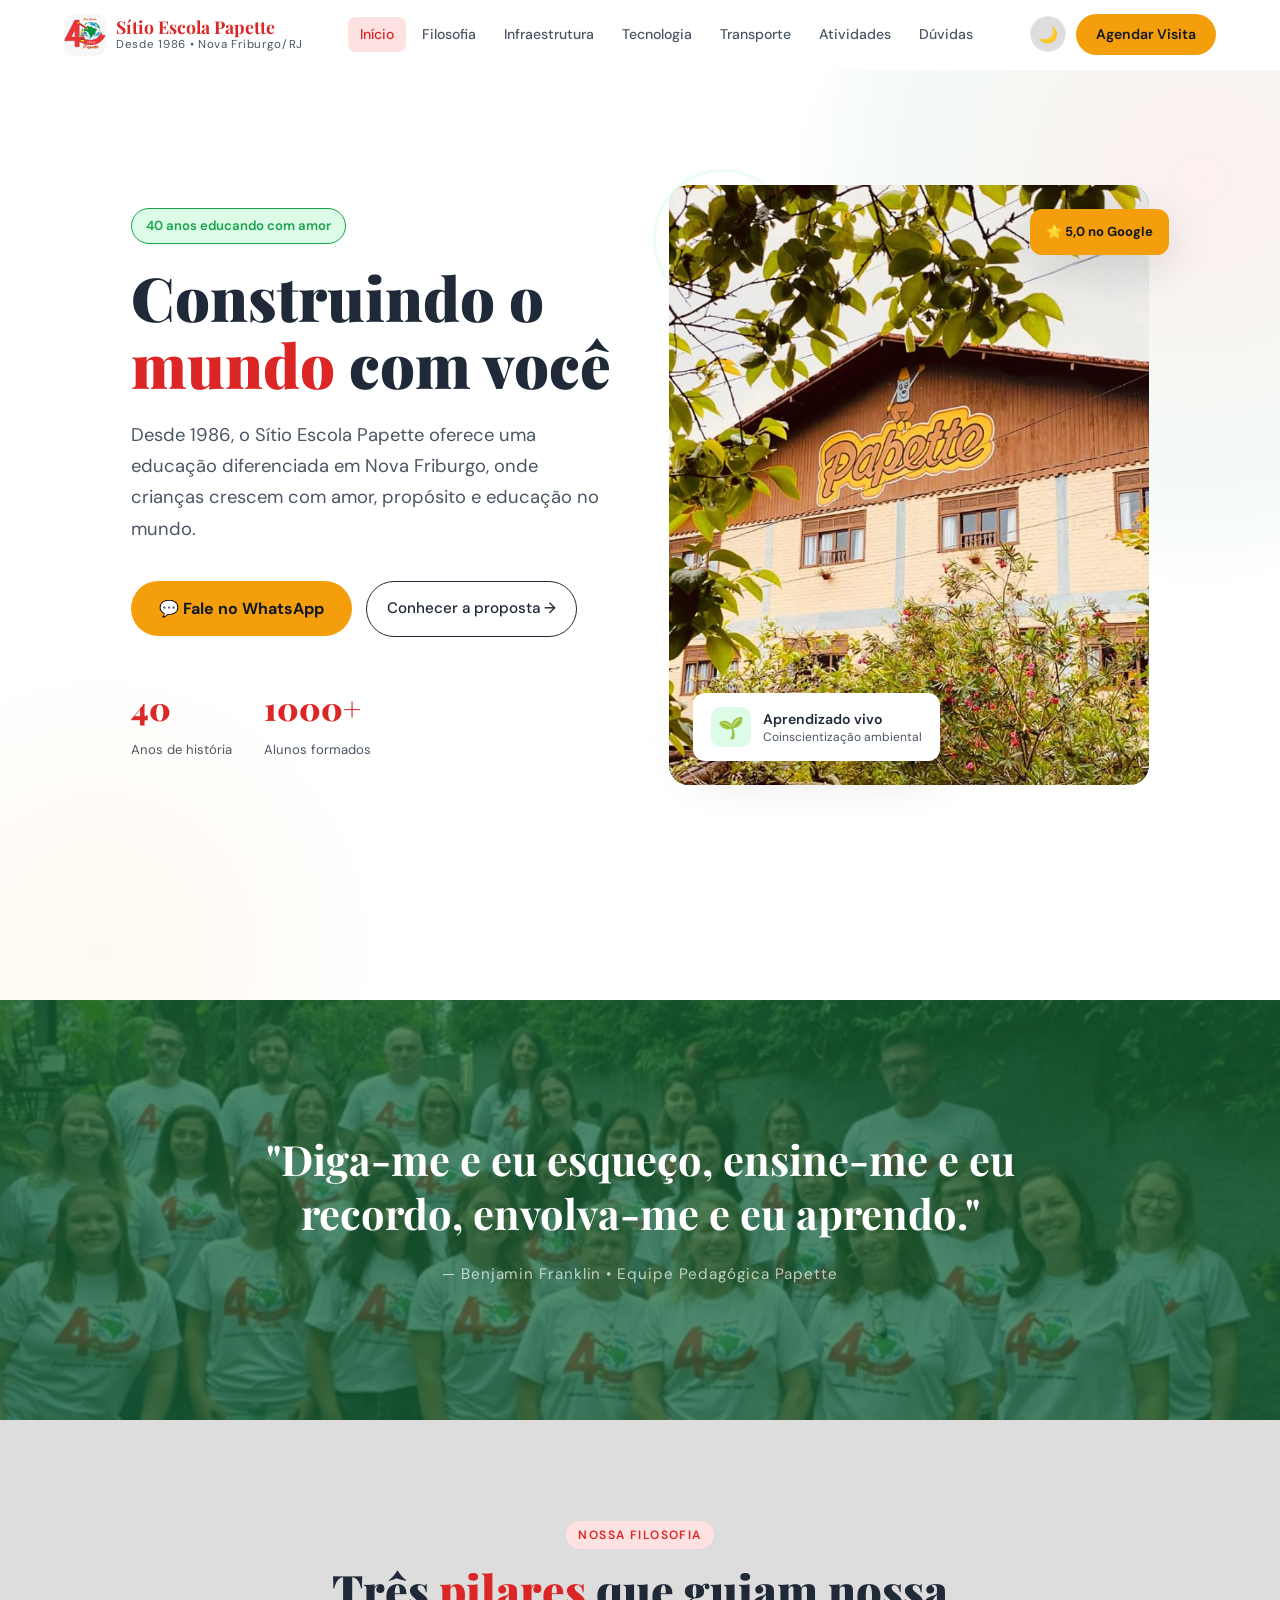
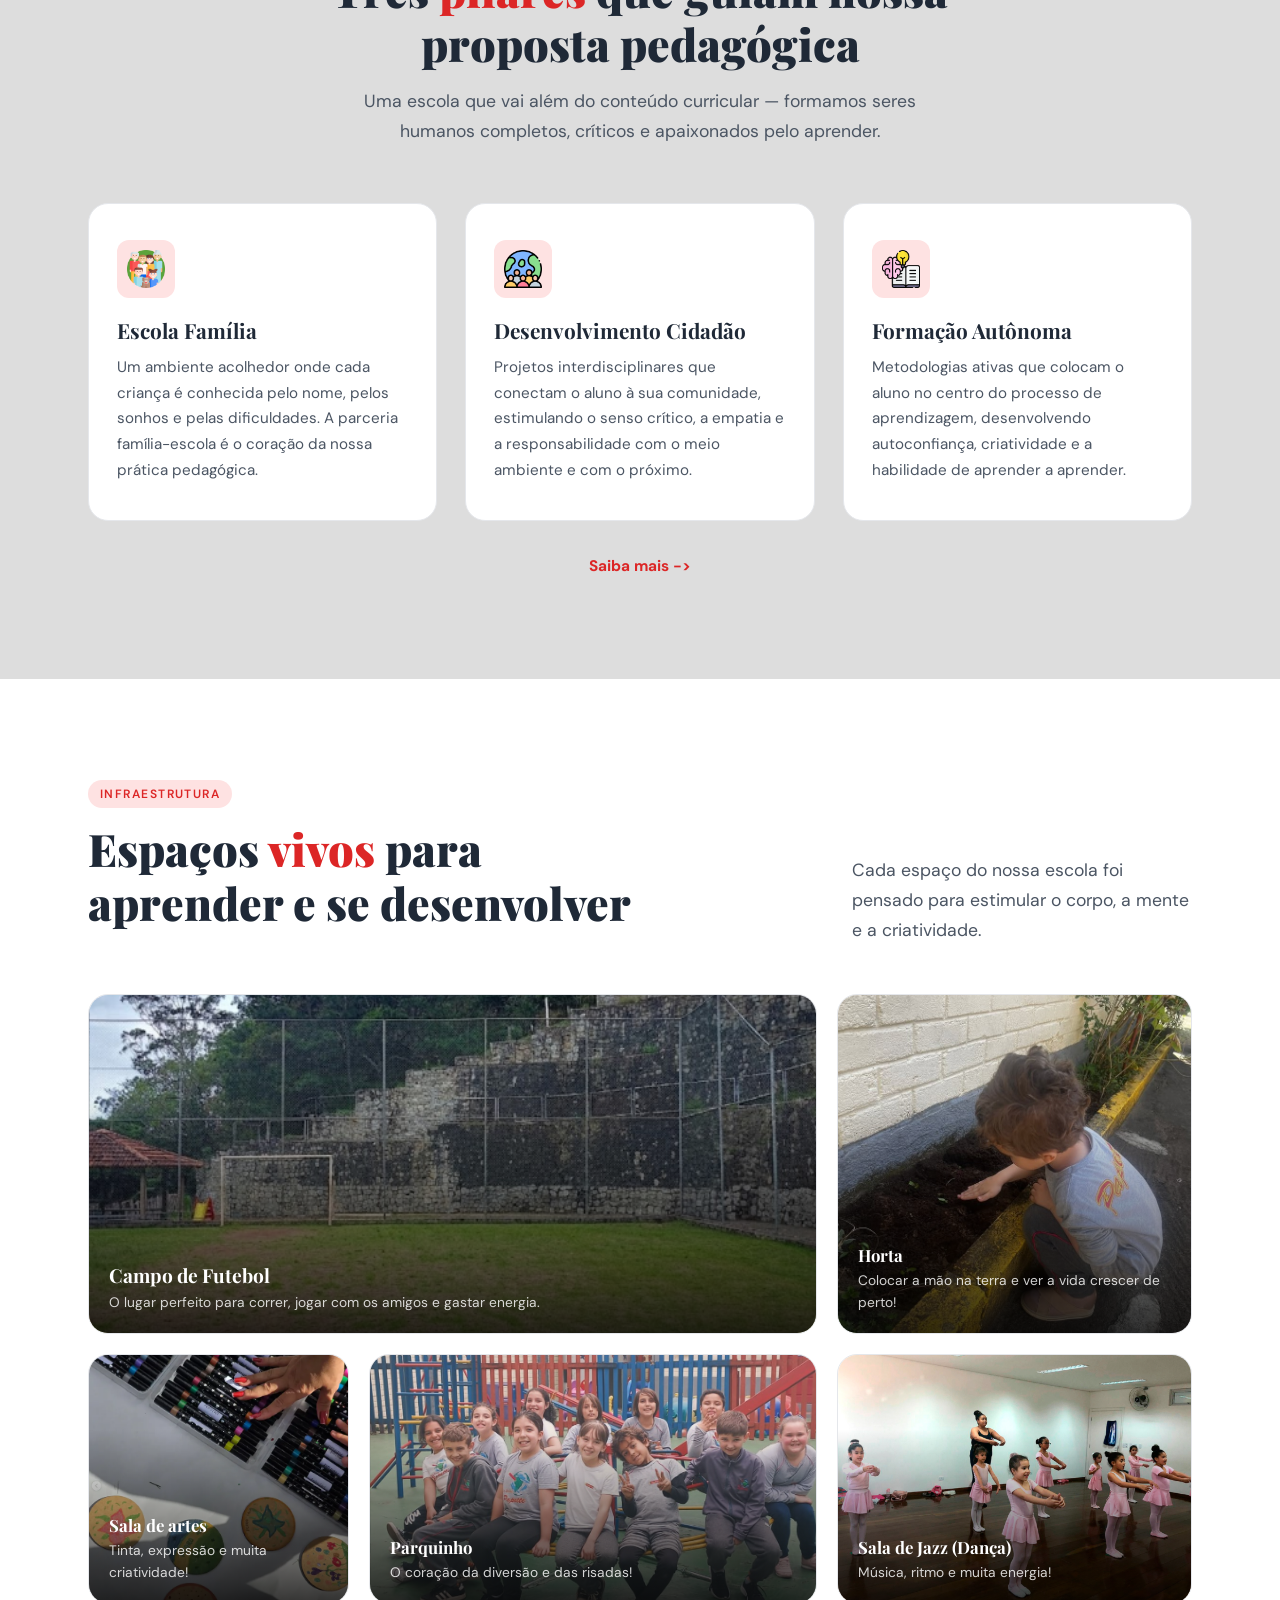
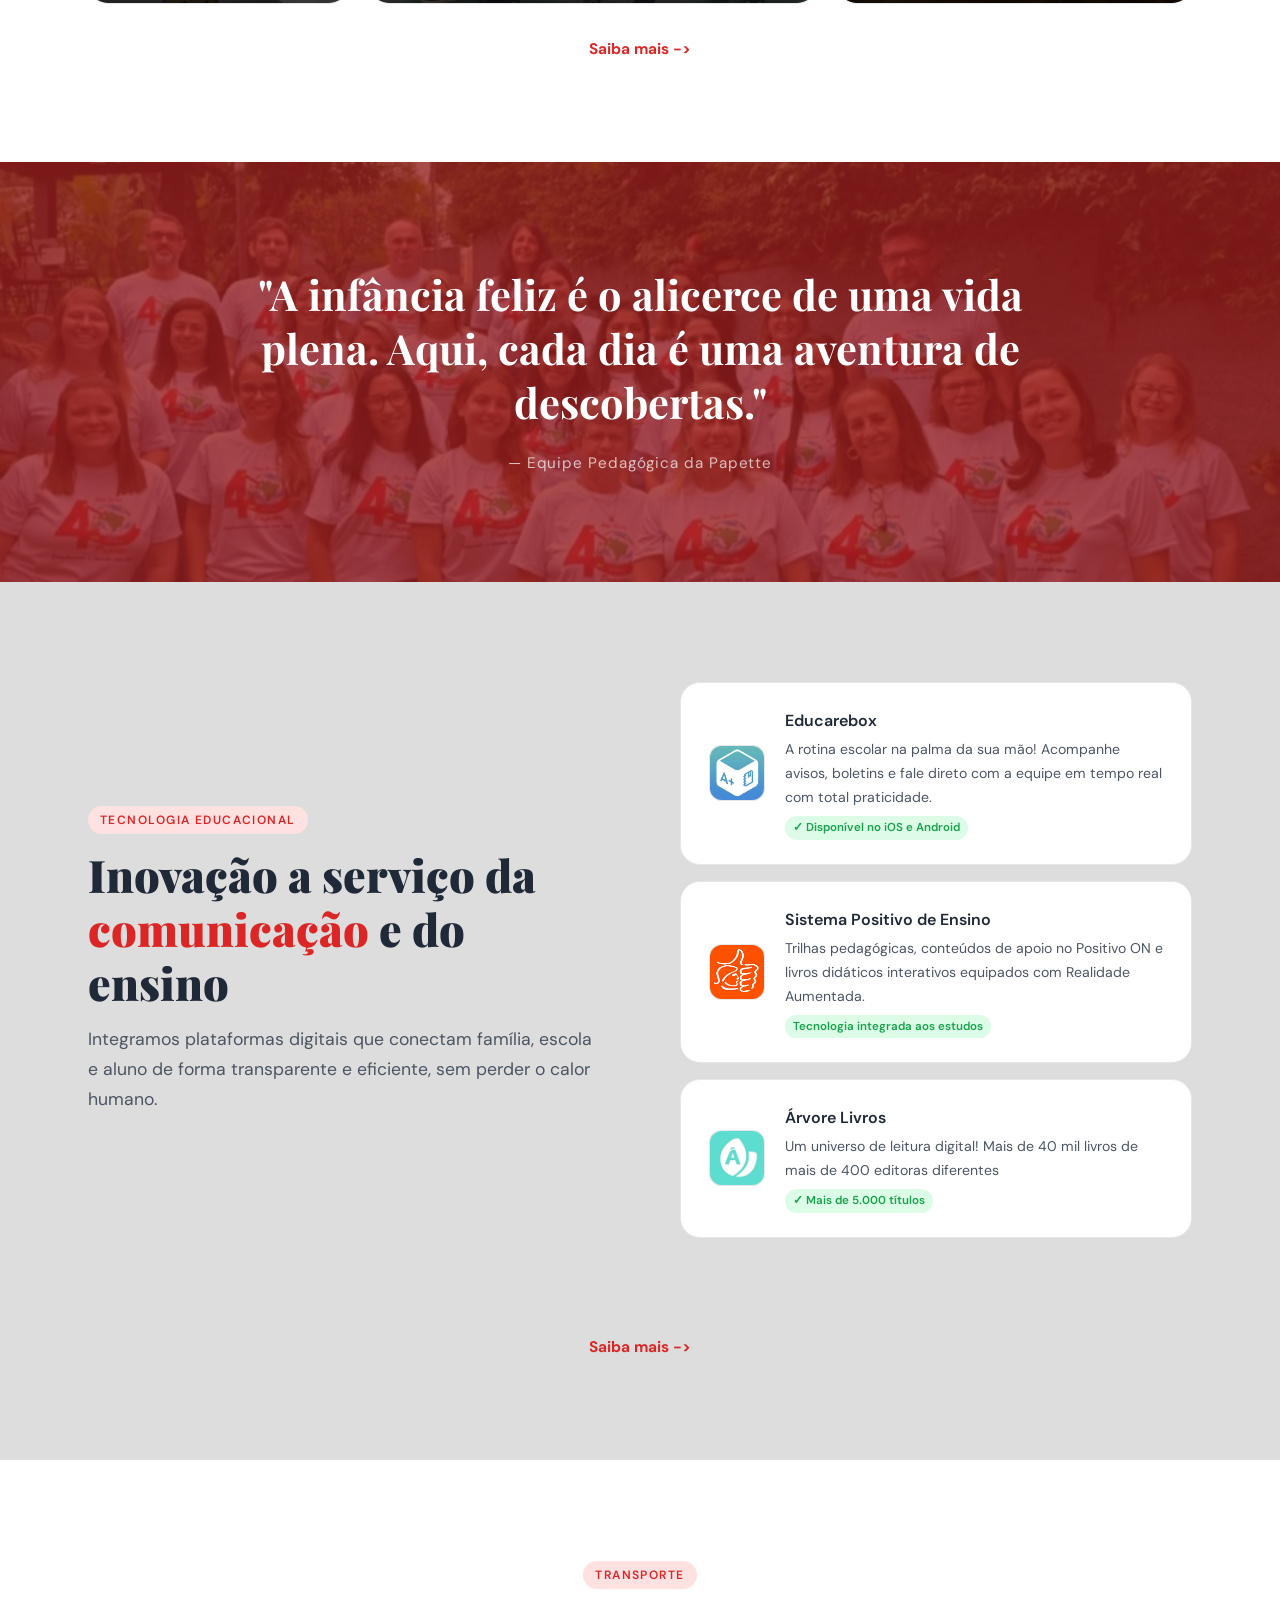
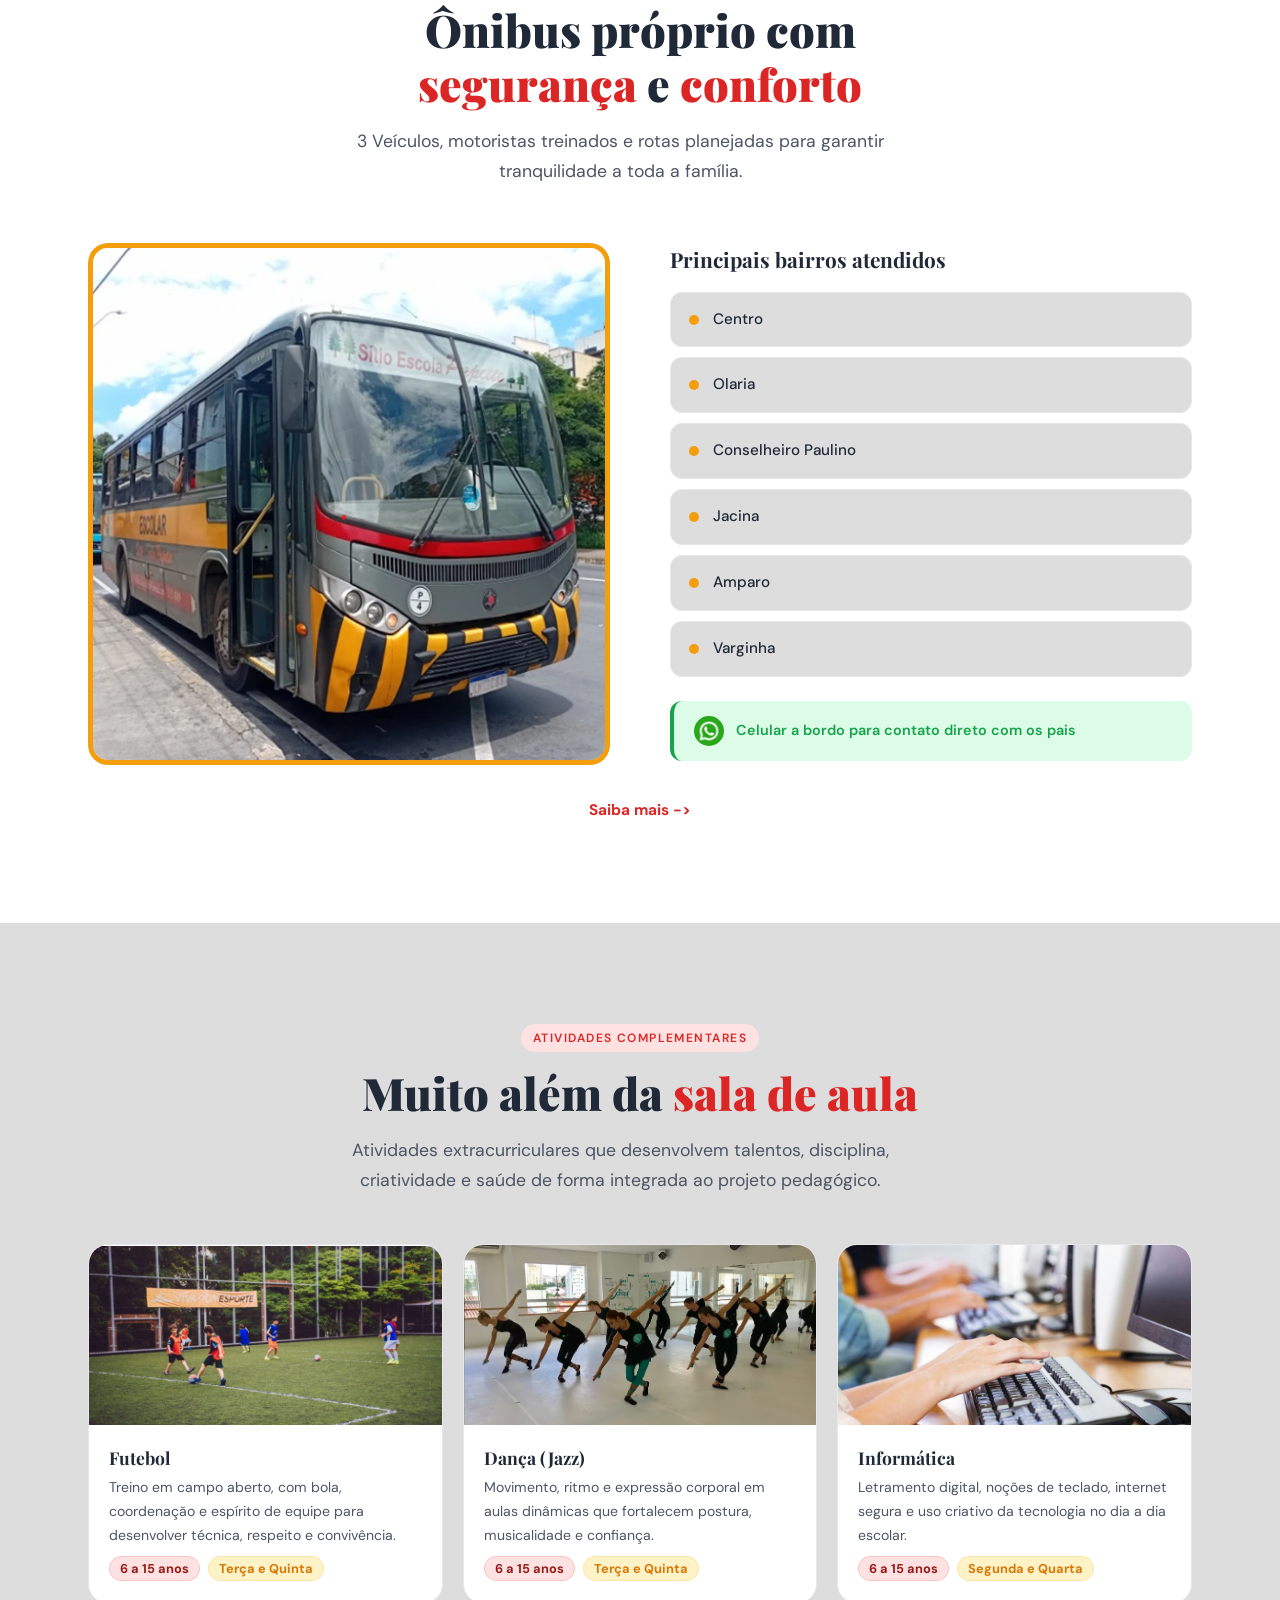
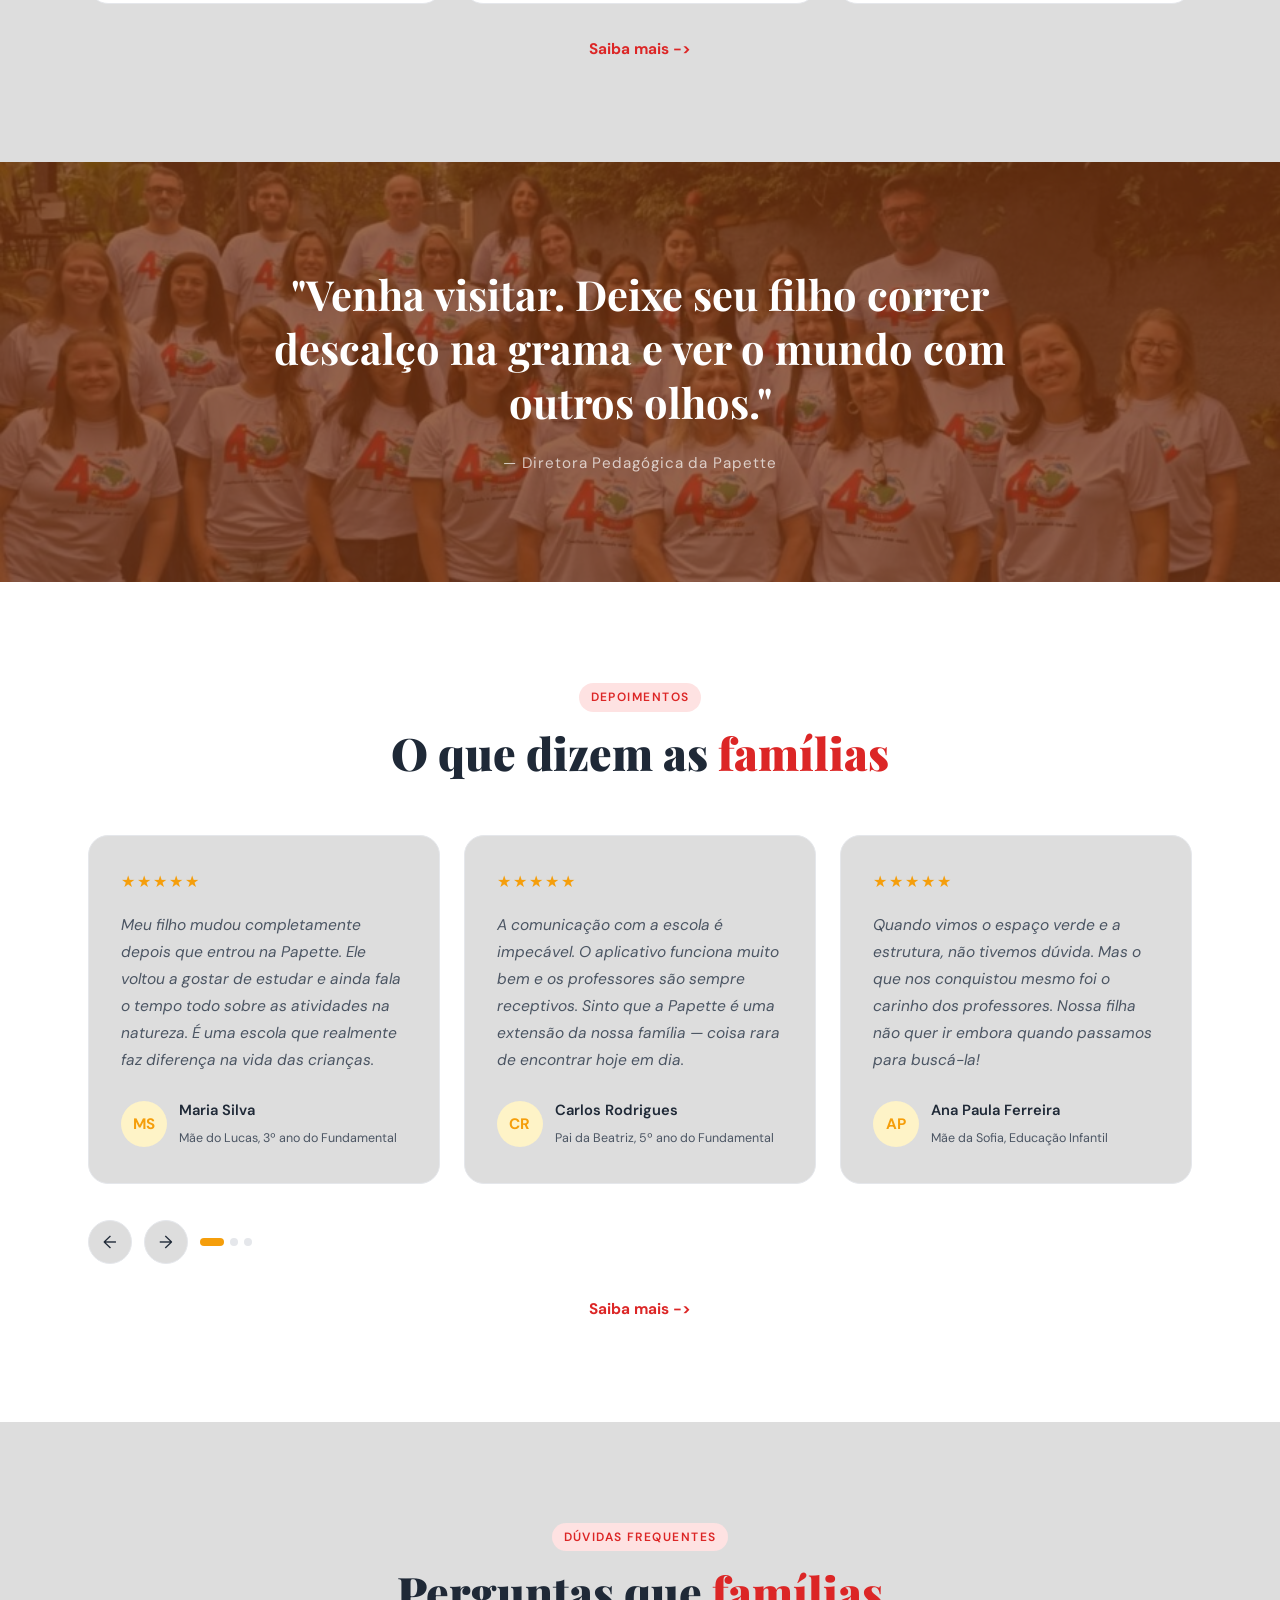
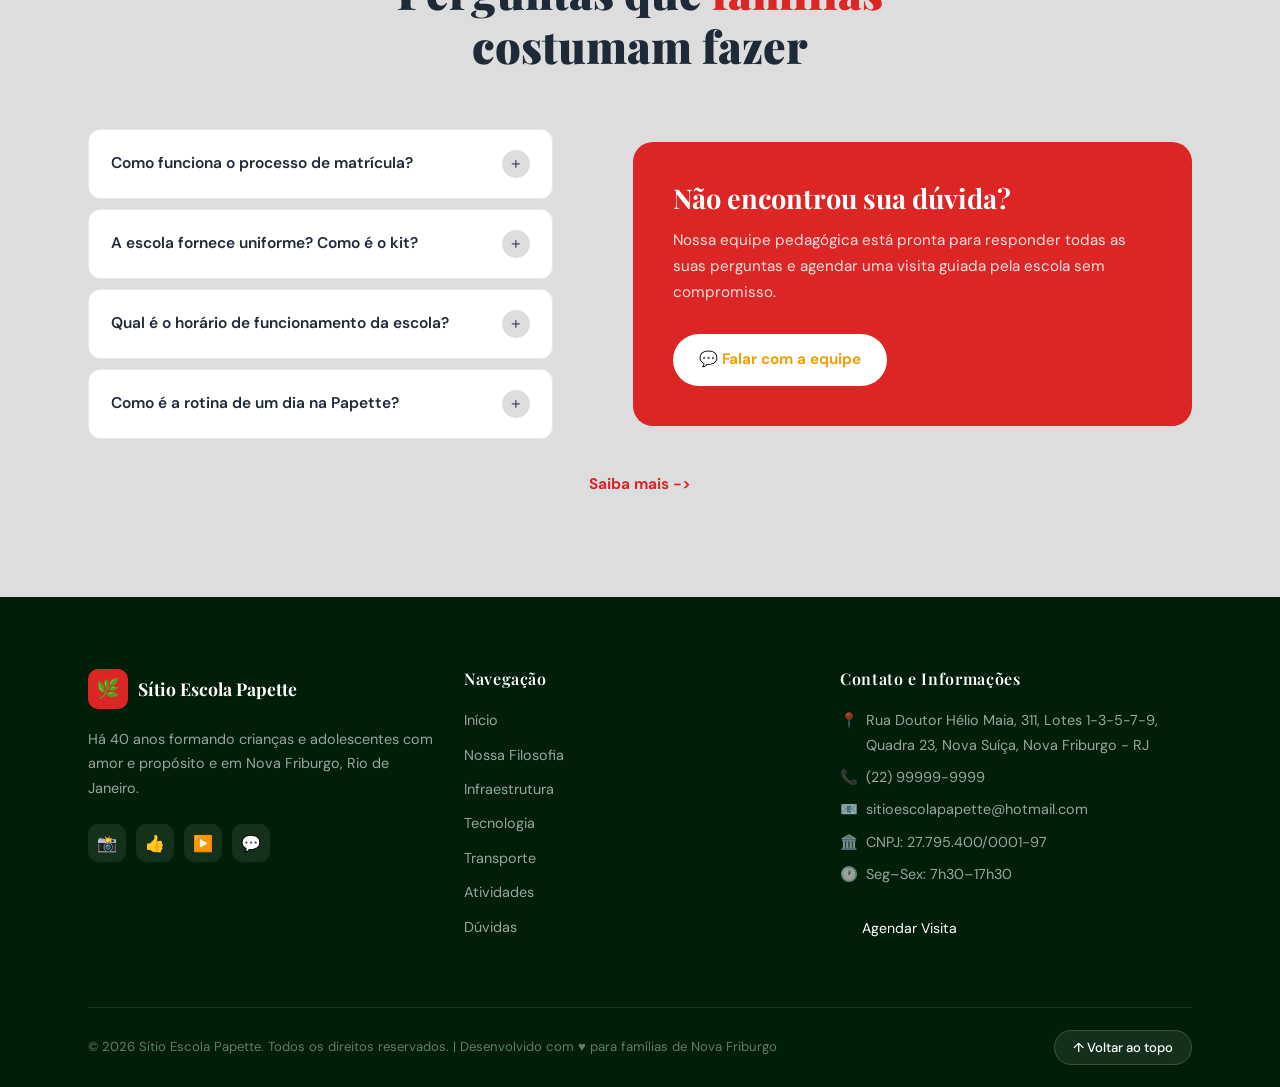
==== commit 8723e48a: "feat: update layout and styles for sections, improve alignment and background colors" ====
--- a/index.html
+++ b/index.html
@@ -506,11 +506,6 @@
             <p>Nossa equipe pedagógica está pronta para responder todas as suas perguntas e agendar uma visita guiada
               pela escola sem compromisso.</p>
             <a class="btn-white" href="https://wa.me/5522999999999" target="_blank">💬 Falar com a equipe</a>
-            <div style="margin-top:28px; padding-top:24px; border-top:1px solid rgba(255,255,255,.2);">
-              <p style="font-size:.85rem; opacity:.75; margin-bottom:8px;">📍 Estrada Papette, s/nº – Zona Rural</p>
-              <p style="font-size:.85rem; opacity:.75; margin-bottom:8px;">📞 (22) 99999-9999</p>
-              <p style="font-size:.85rem; opacity:.75;">📧 contato@papette.com.br</p>
-            </div>
           </div>
         </div>
       </div>
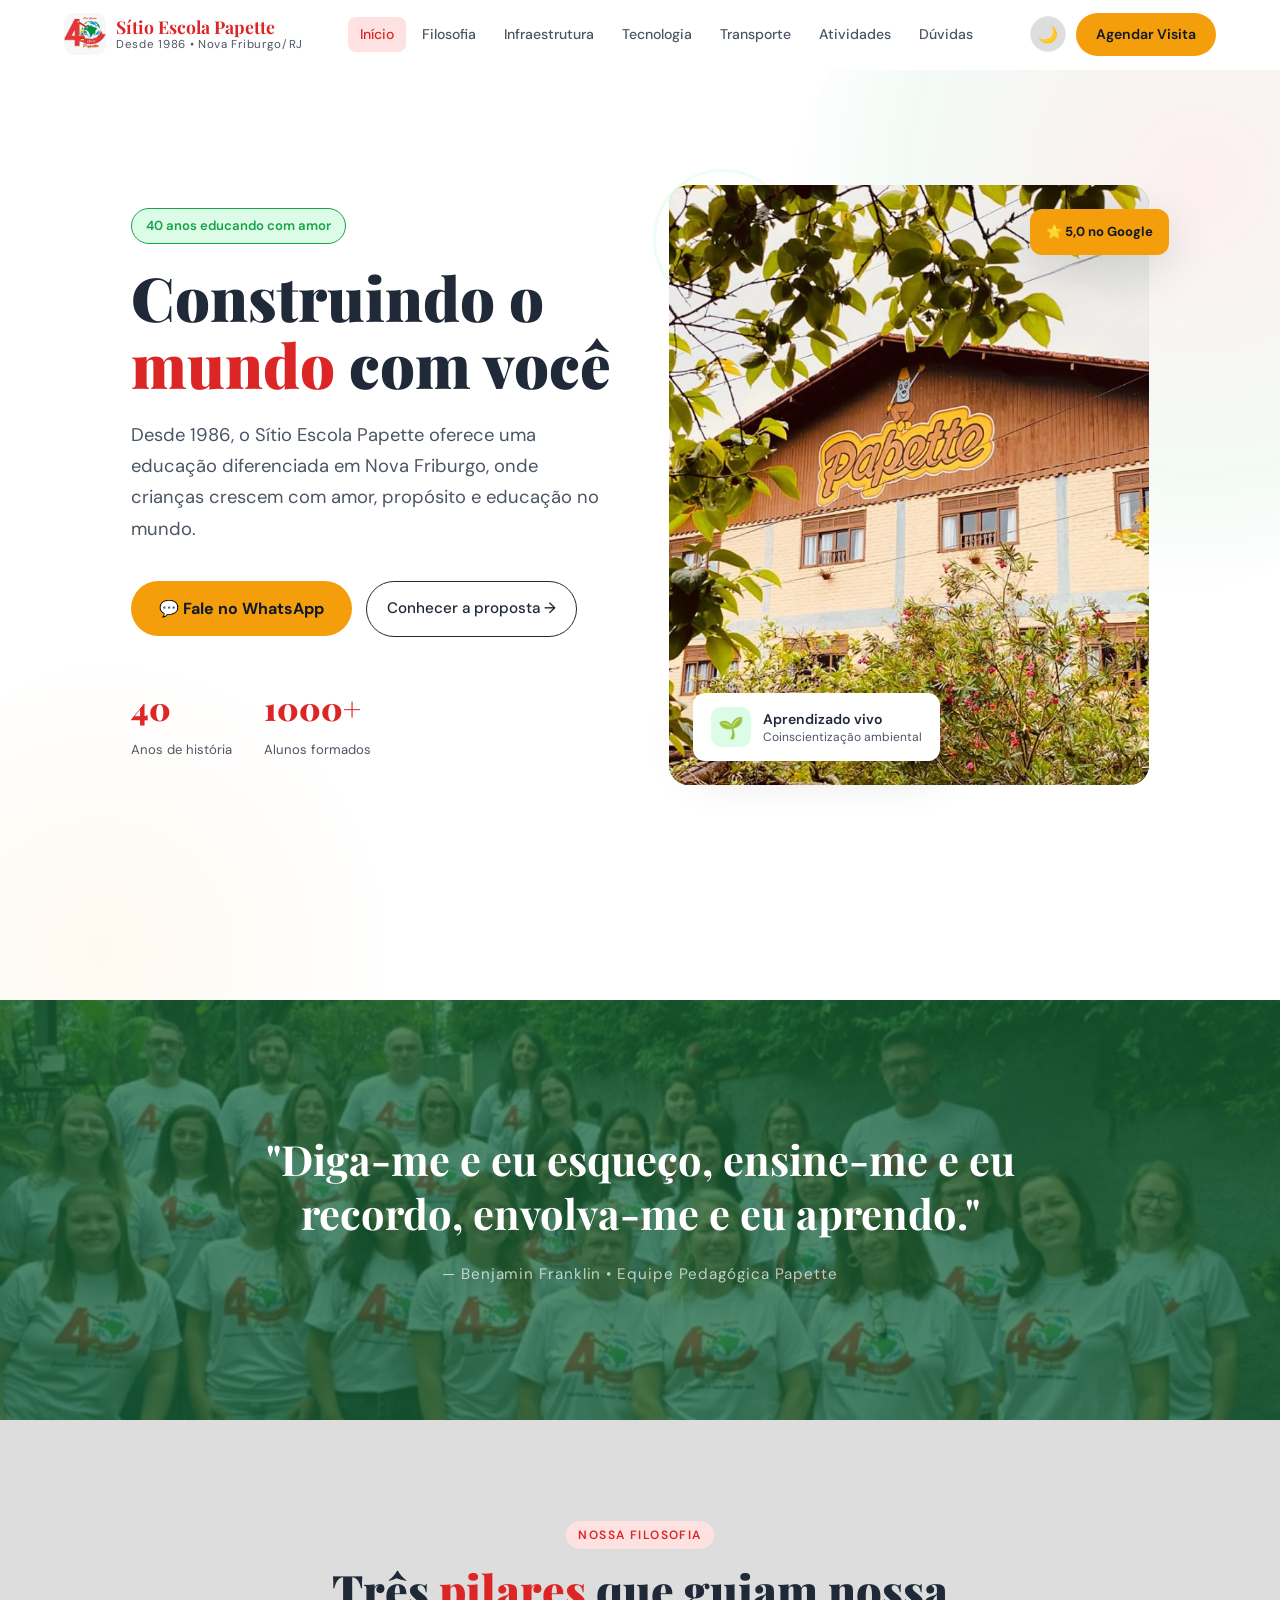
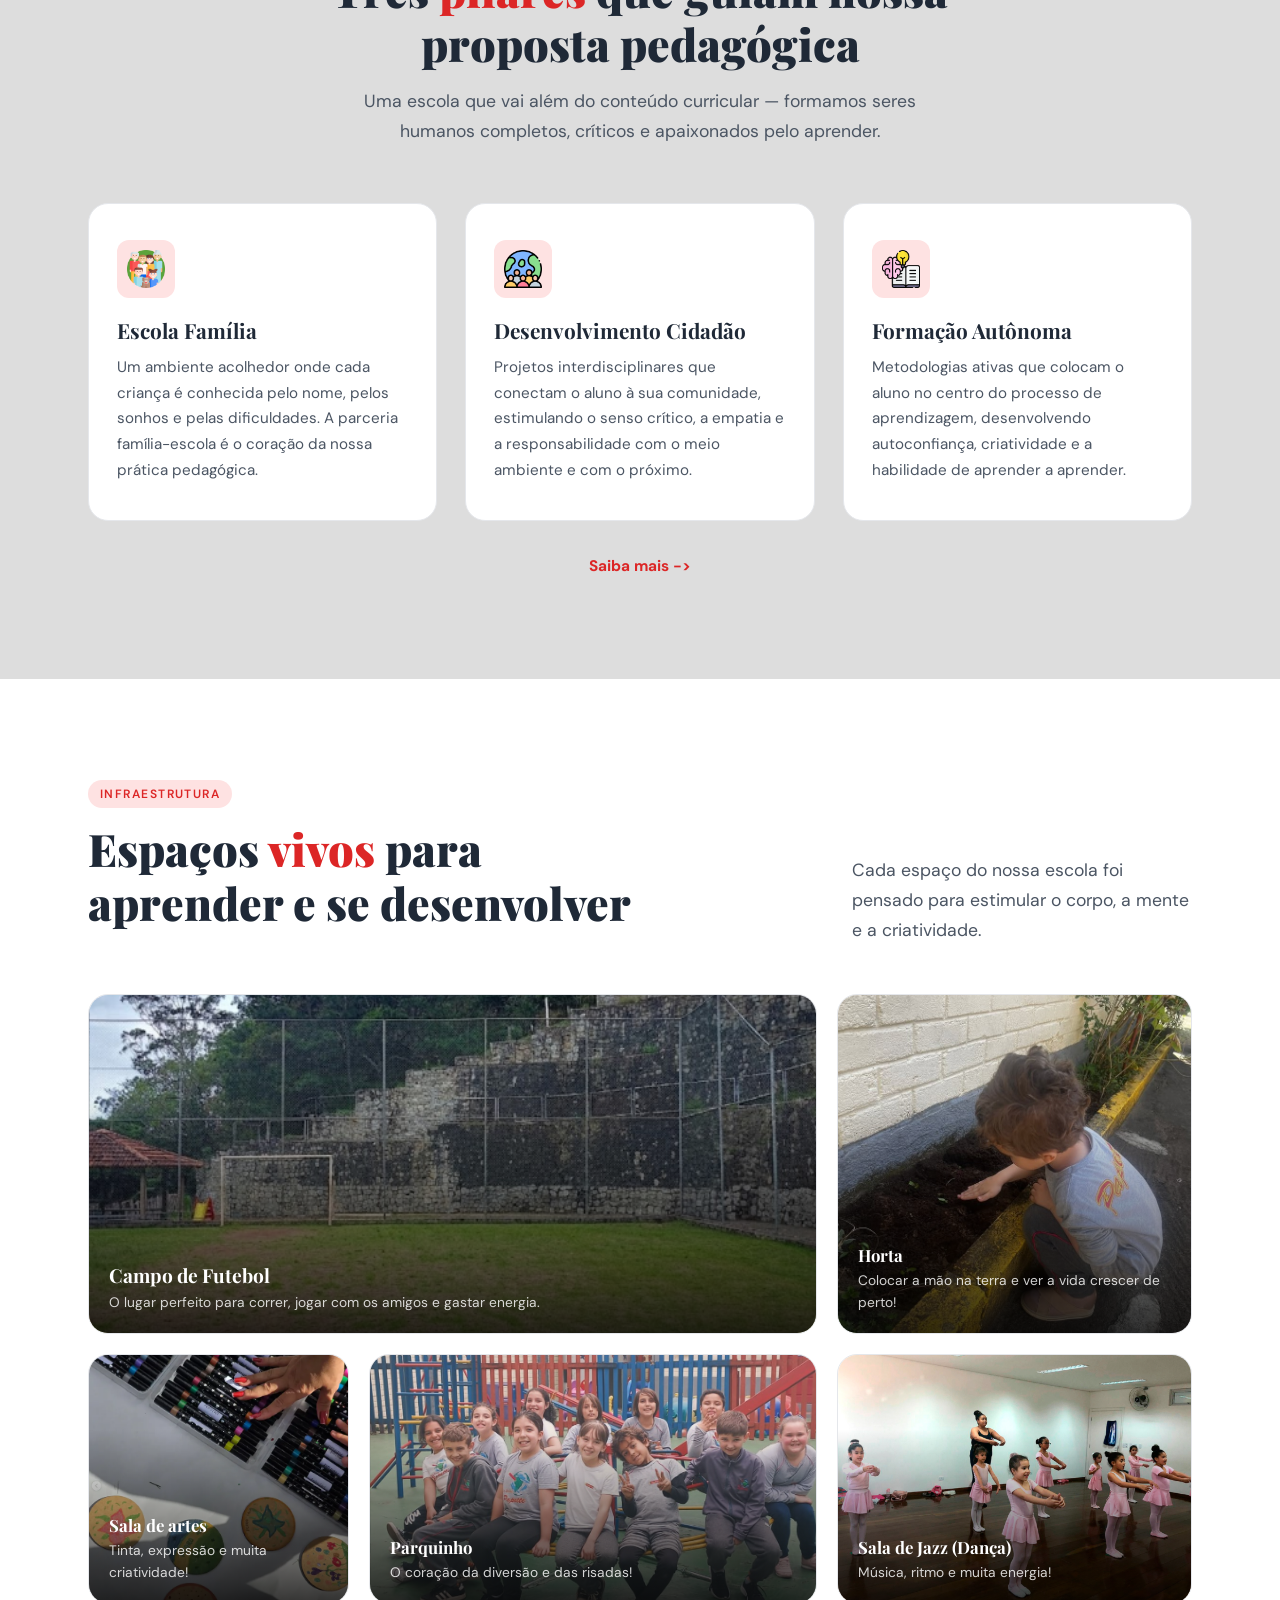
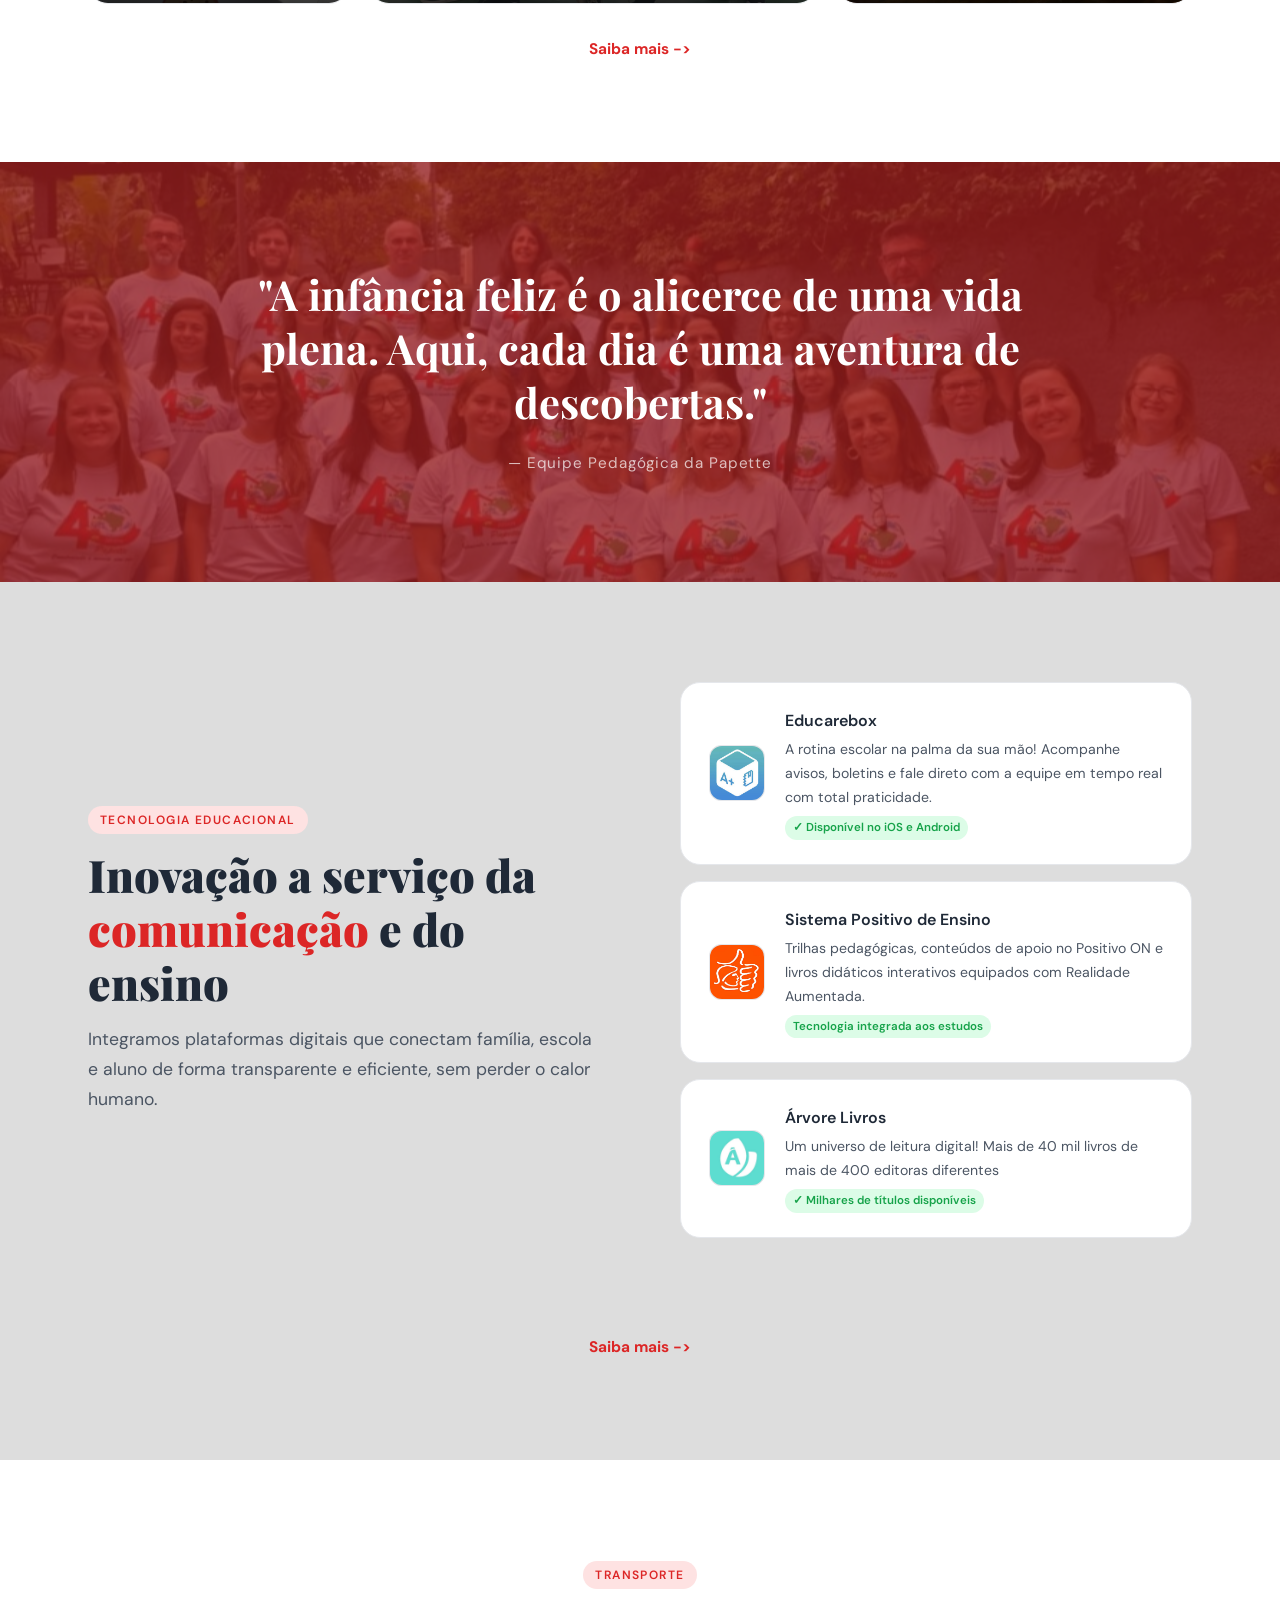
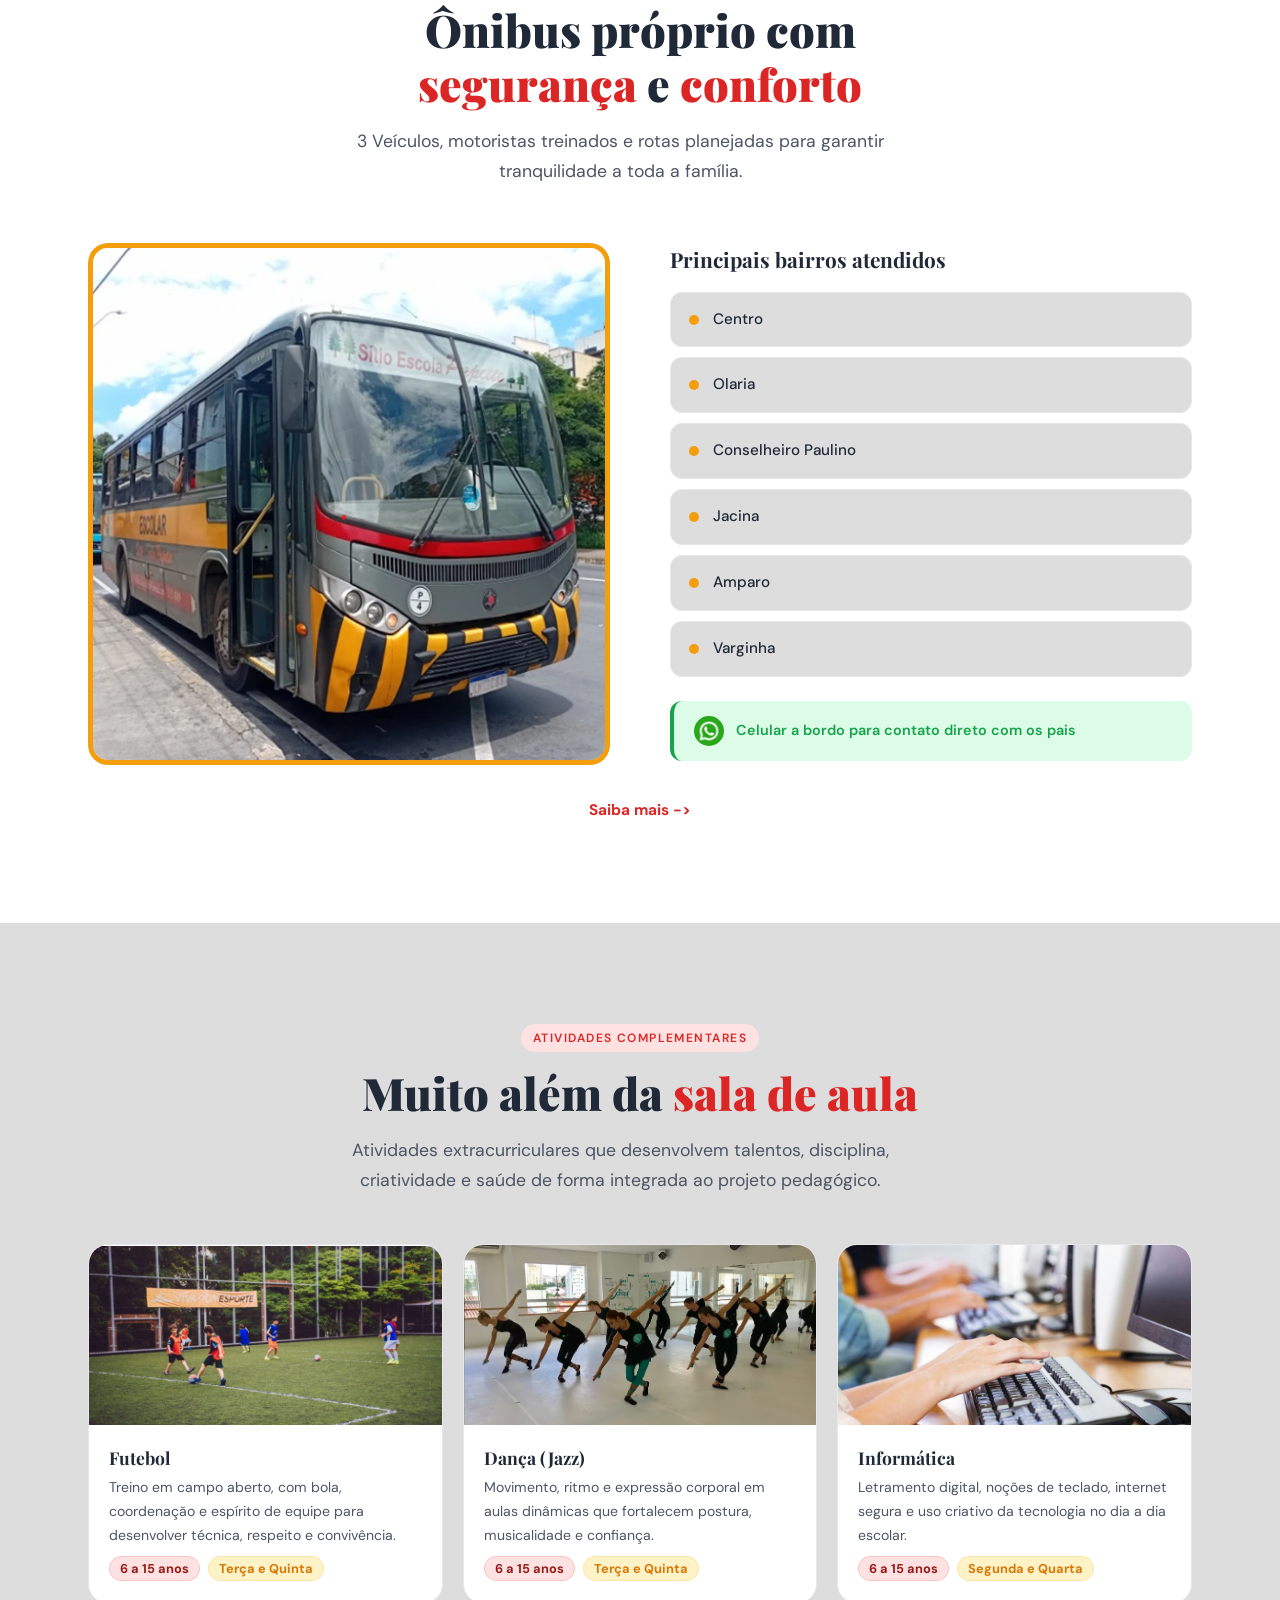
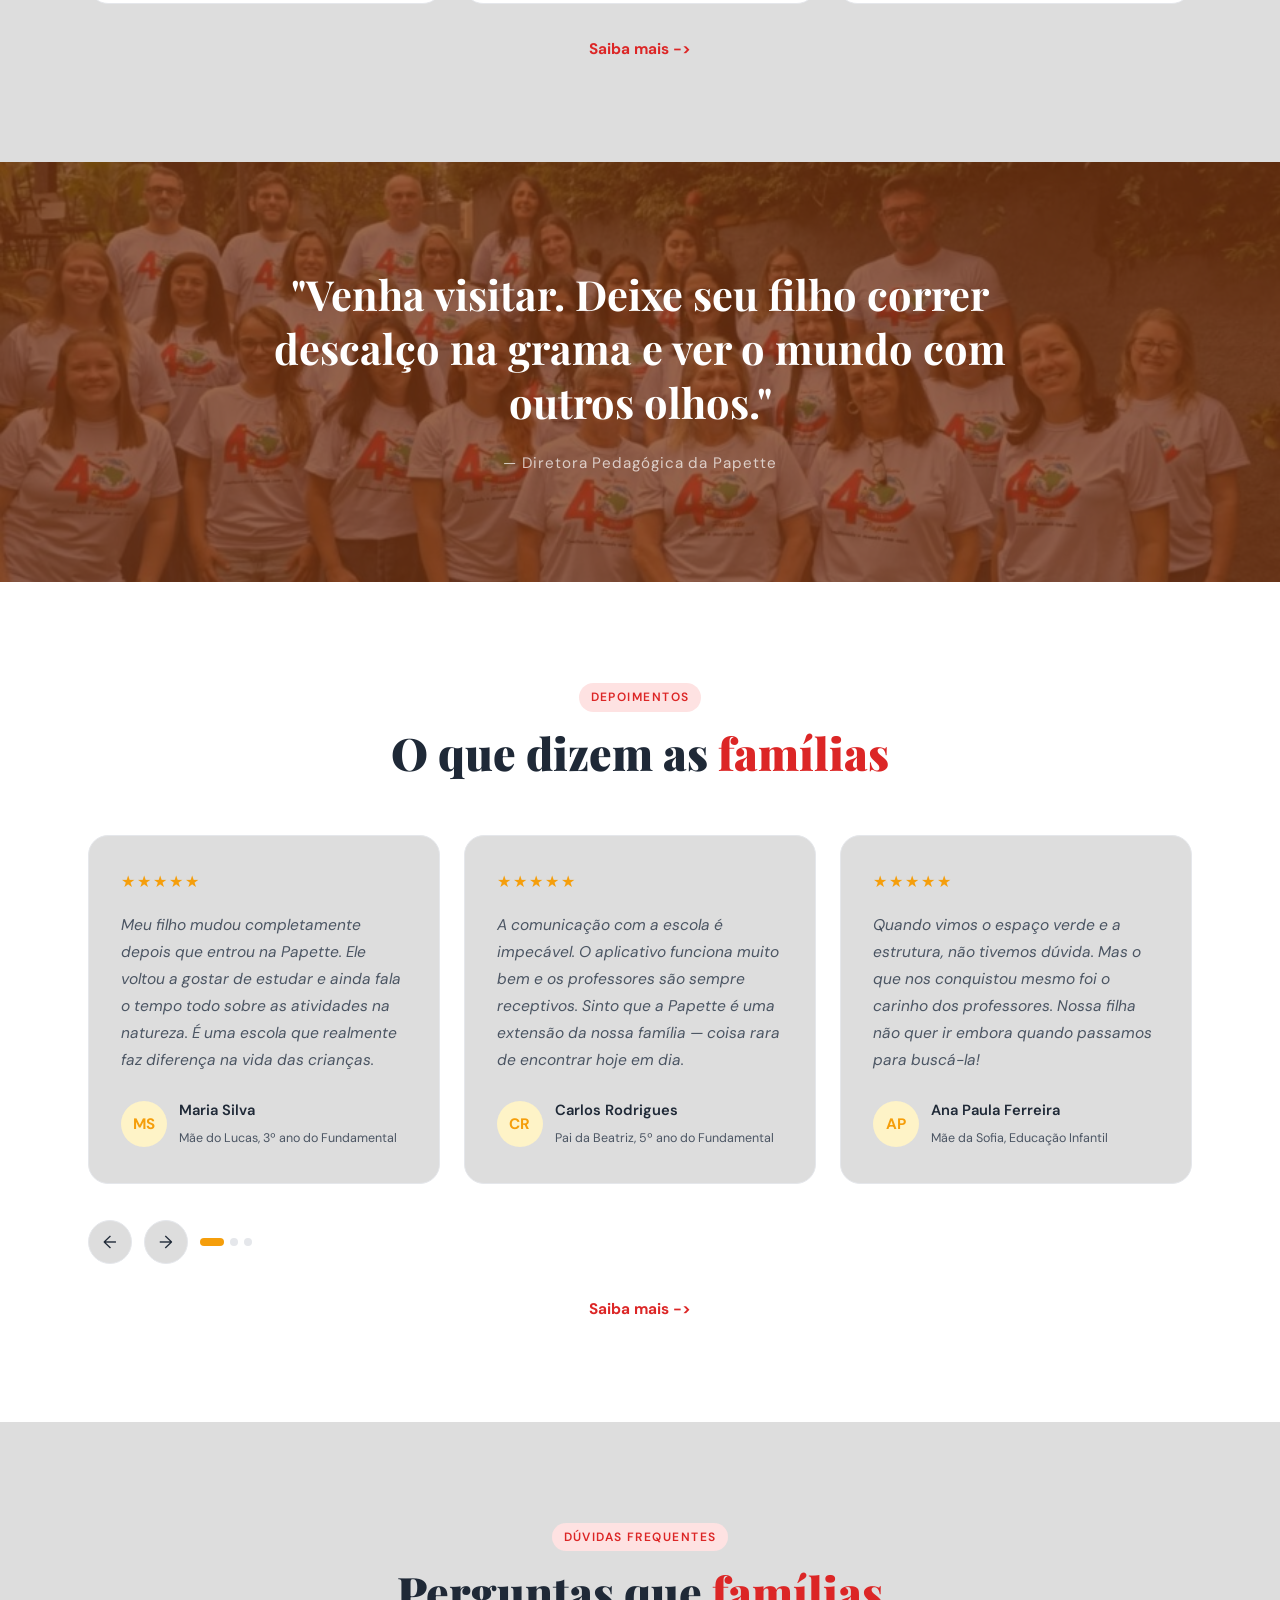
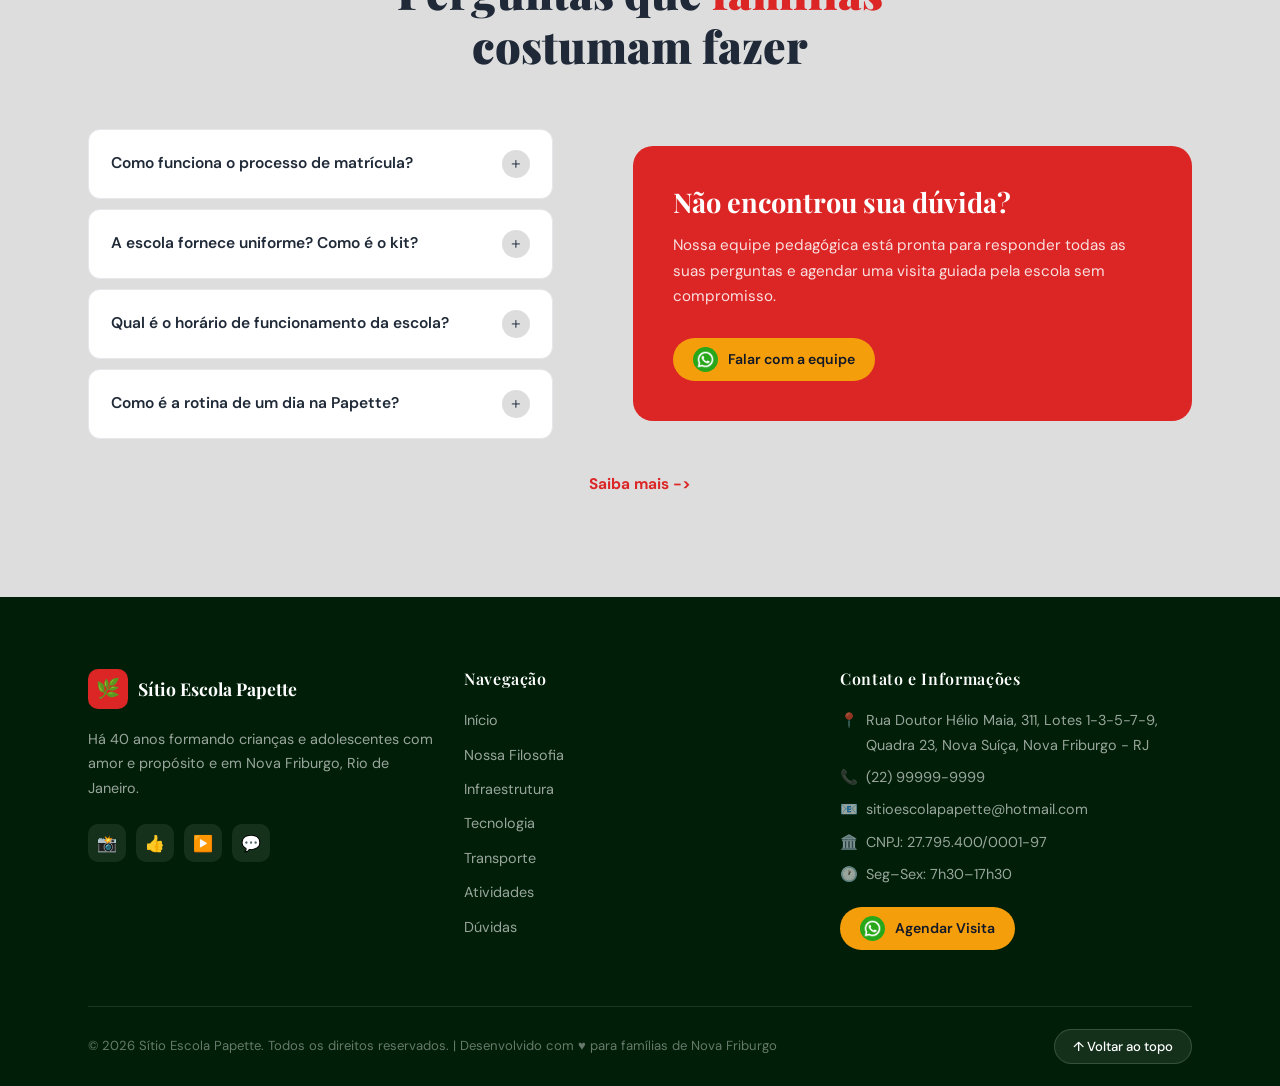
==== commit 8fdb33fc: "feat: enhance button styles and layout for WhatsApp interactions in navbar and footer" ====
--- a/index.html
+++ b/index.html
@@ -40,7 +40,9 @@
       </div>
       <div class="nav-right">
         <button class="theme-toggle" id="themeToggle" aria-label="Alternar tema">🌙</button>
-        <a class="btn-cta desktop-only" href="https://wa.me/5522999999999" target="_blank">Agendar Visita</a>
+        <a class="btn-cta desktop-only" href="https://wa.me/5522999999999" target="_blank">
+          <span>Agendar Visita</span>
+        </a>
         <div class="hamburger" id="hamburger" aria-label="Menu" role="button" tabindex="0">
           <span></span><span></span><span></span>
         </div>
@@ -57,7 +59,10 @@
     <a href="#transporte" class="mob-link">Transporte</a>
     <a href="#atividades" class="mob-link">Atividades</a>
     <a href="#duvidas" class="mob-link">Dúvidas</a>
-    <a class="btn-cta" href="https://wa.me/5522999999999" target="_blank">📱 Agendar Visita no WhatsApp</a>
+    <a class="btn-cta" href="https://wa.me/5522999999999" target="_blank">
+      <img class="cta-whatsapp-icon" src="./src/assets/whatsapp.png" alt="WhatsApp">
+      <span>Agendar Visita no WhatsApp</span>
+    </a>
   </div>
 
   <!-- ══════════ HERO ══════════ -->
@@ -265,7 +270,7 @@
             <div class="tech-card-text">
               <strong>Árvore Livros</strong>
               <p>Um universo de leitura digital! Mais de 40 mil livros de mais de 400 editoras diferentes</p>
-              <span class="tech-badge">✓ Mais de 5.000 títulos</span>
+              <span class="tech-badge">✓ Milhares de títulos disponíveis</span>
             </div>
           </div>
         </div>
@@ -505,7 +510,10 @@
             <h3>Não encontrou sua dúvida?</h3>
             <p>Nossa equipe pedagógica está pronta para responder todas as suas perguntas e agendar uma visita guiada
               pela escola sem compromisso.</p>
-            <a class="btn-white" href="https://wa.me/5522999999999" target="_blank">💬 Falar com a equipe</a>
+            <a class="faq-cta-btn" href="https://wa.me/5522999999999" target="_blank">
+              <img class="cta-whatsapp-icon" src="./src/assets/whatsapp.png" alt="WhatsApp">
+              <span>Falar com a equipe</span>
+            </a>
           </div>
         </div>
       </div>
@@ -556,8 +564,10 @@
             <p>🕐 <span>Seg–Sex: 7h30–17h30</span></p>
           </div>
           <div style="margin-top:20px;">
-            <a class="btn-cta" href="https://wa.me/5522999999999" target="_blank"
-              style="display:inline-block; font-size:.88rem; padding:10px 22px; border-radius:100px;">Agendar Visita</a>
+            <a class="btn-cta footer-cta" href="https://wa.me/5522999999999" target="_blank">
+              <img class="cta-whatsapp-icon" src="./src/assets/whatsapp.png" alt="WhatsApp">
+              <span>Agendar Visita</span>
+            </a>
           </div>
         </div>
       </div>
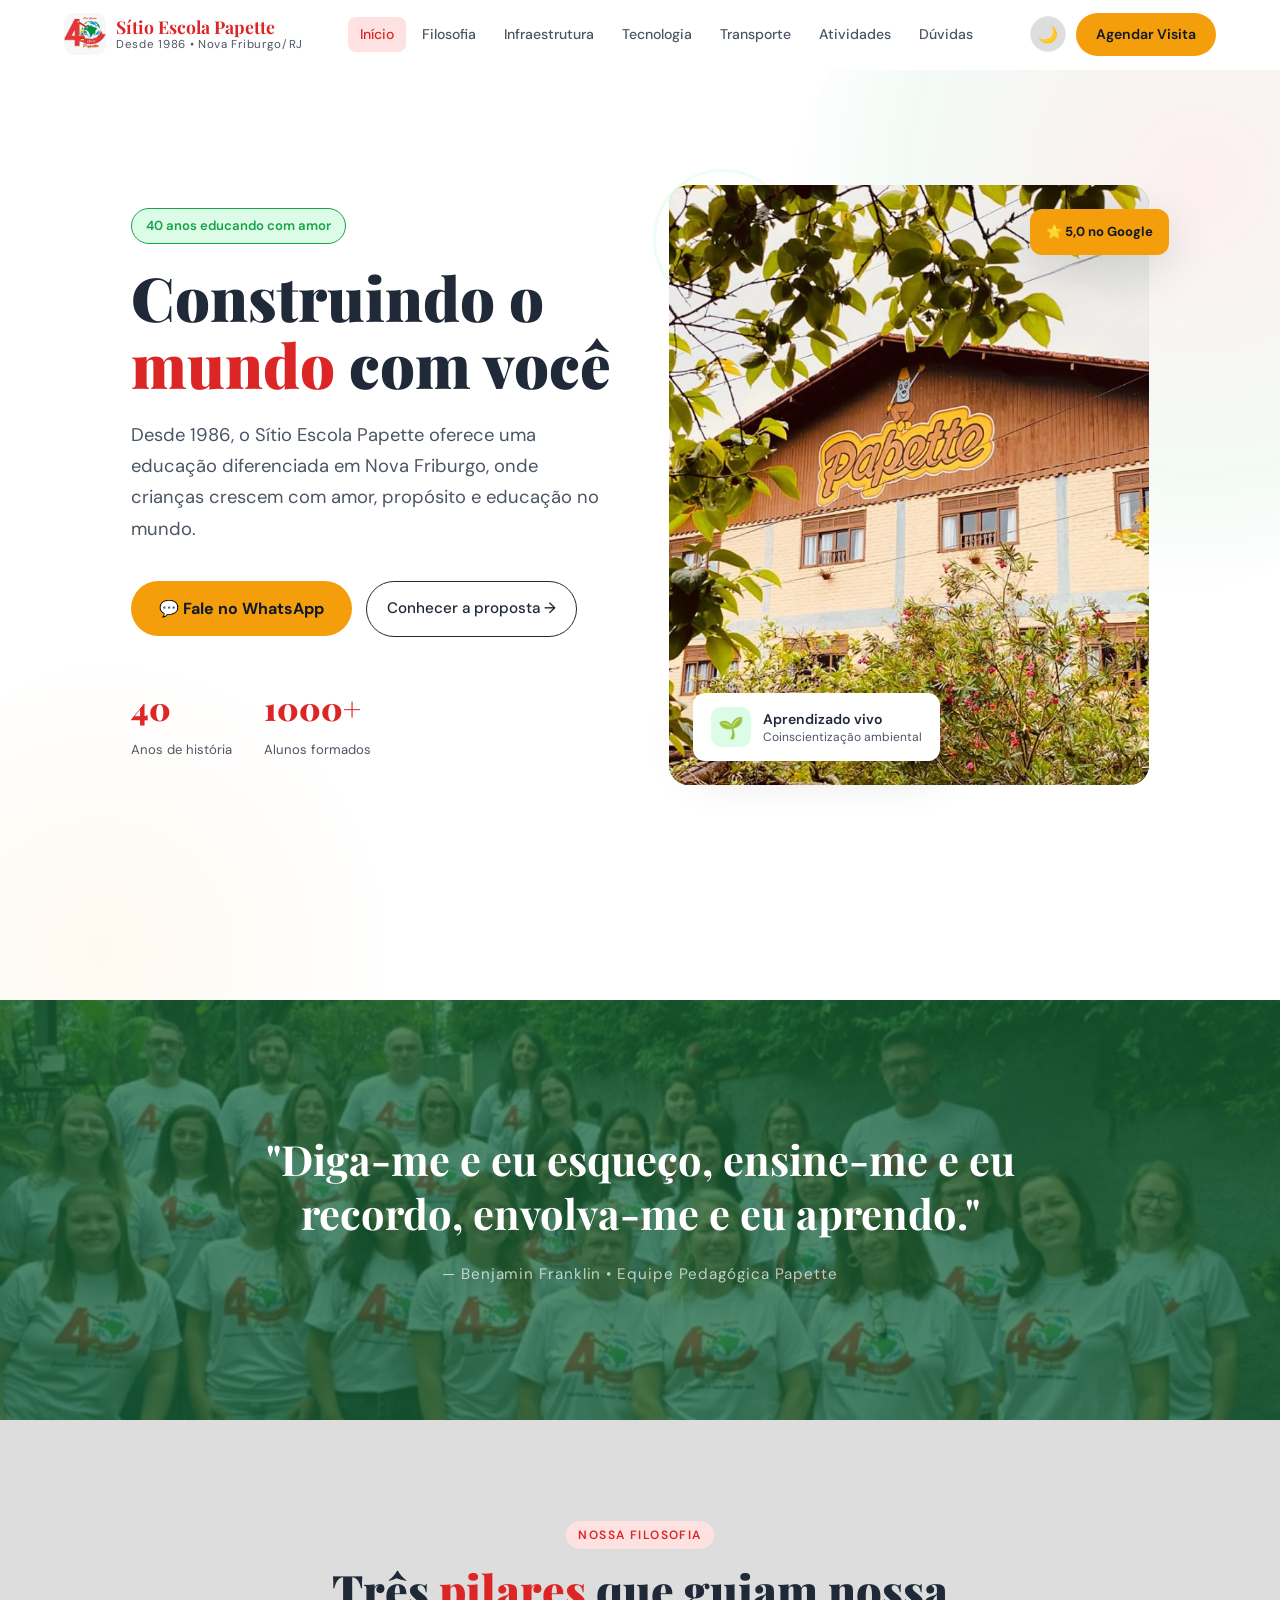
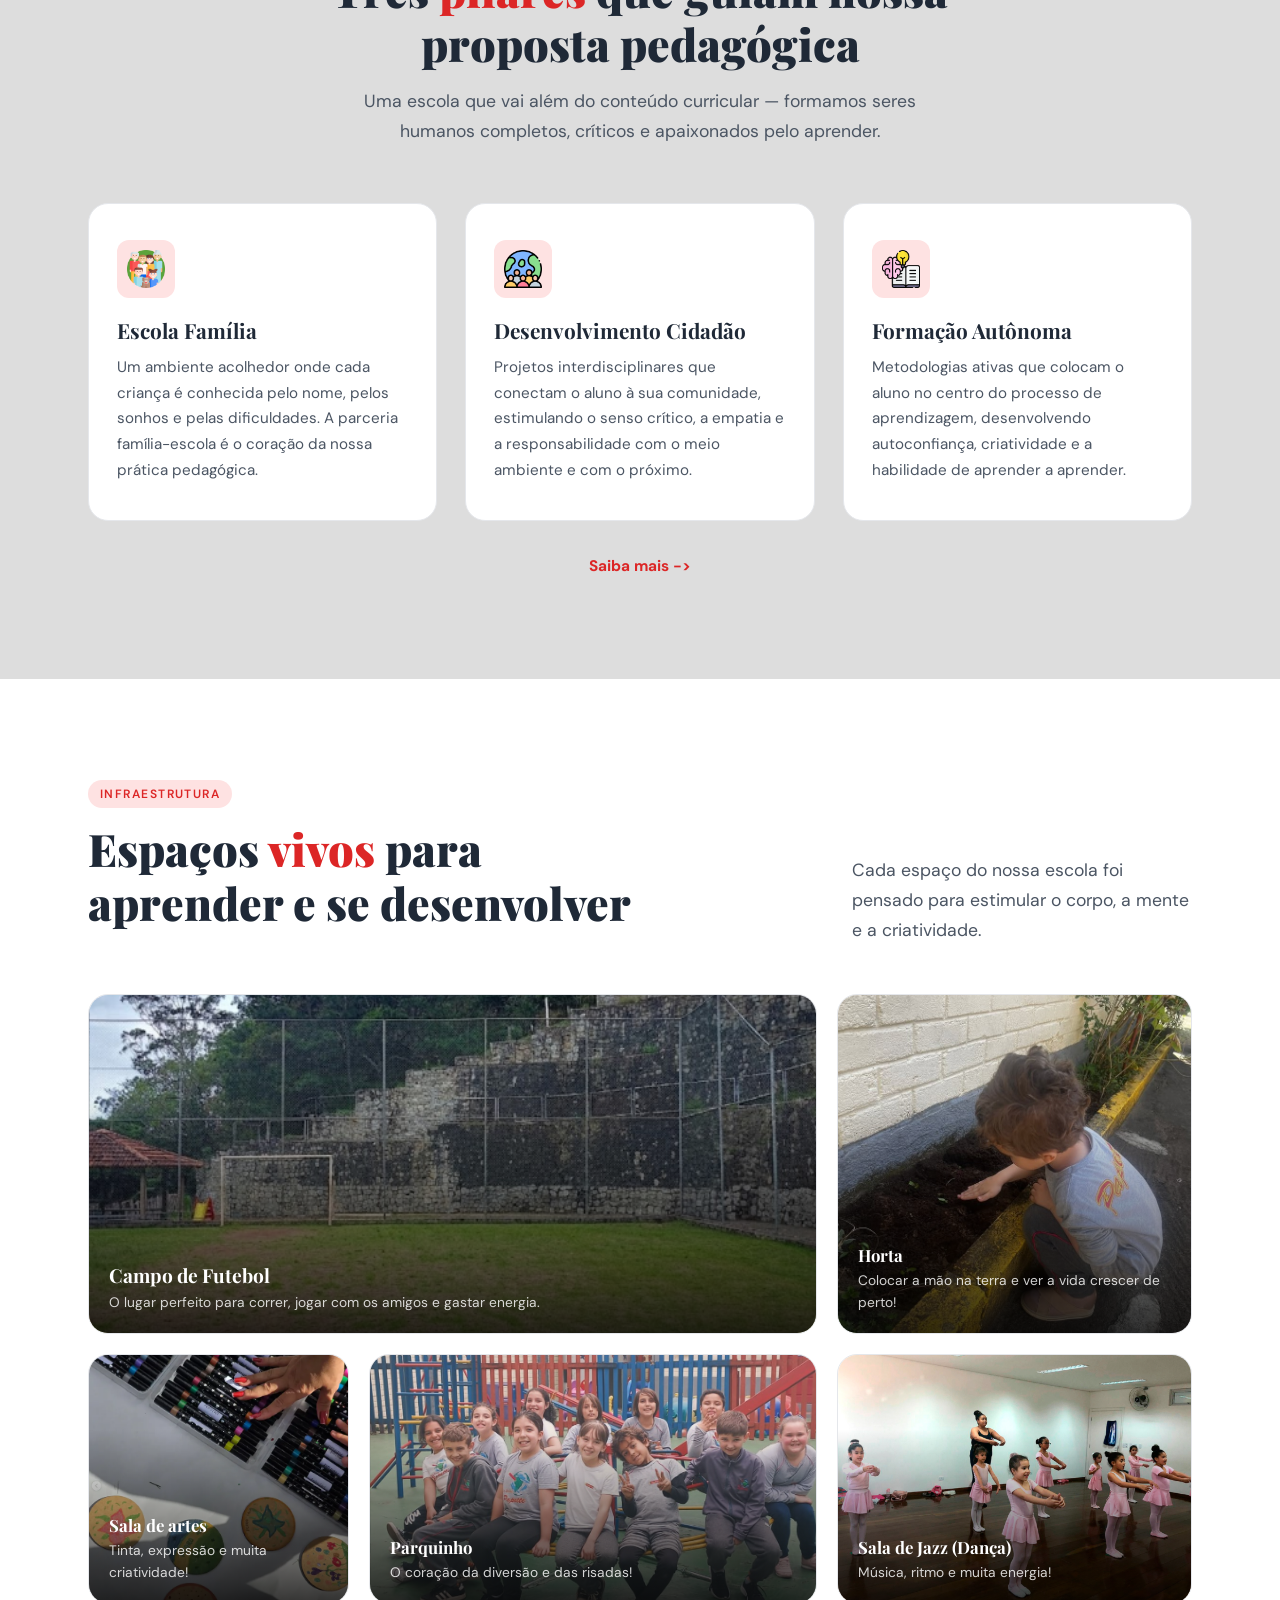
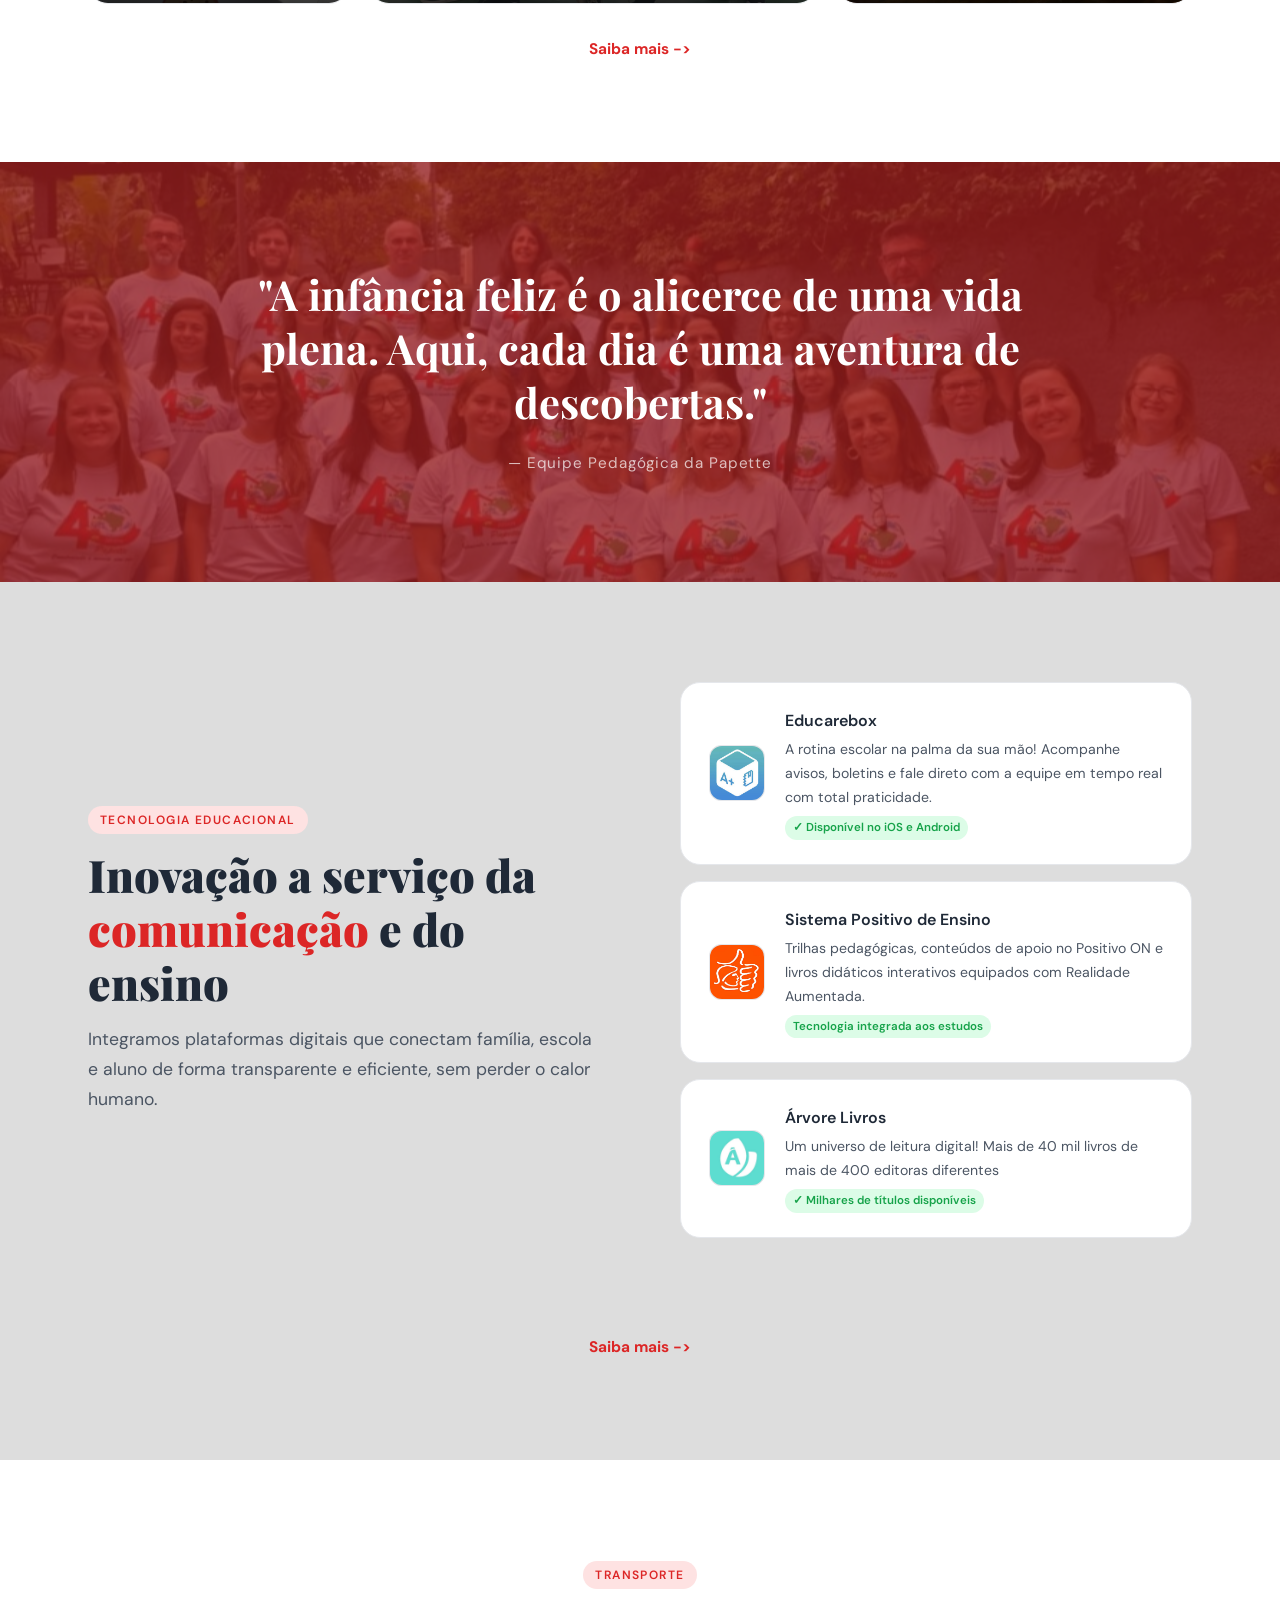
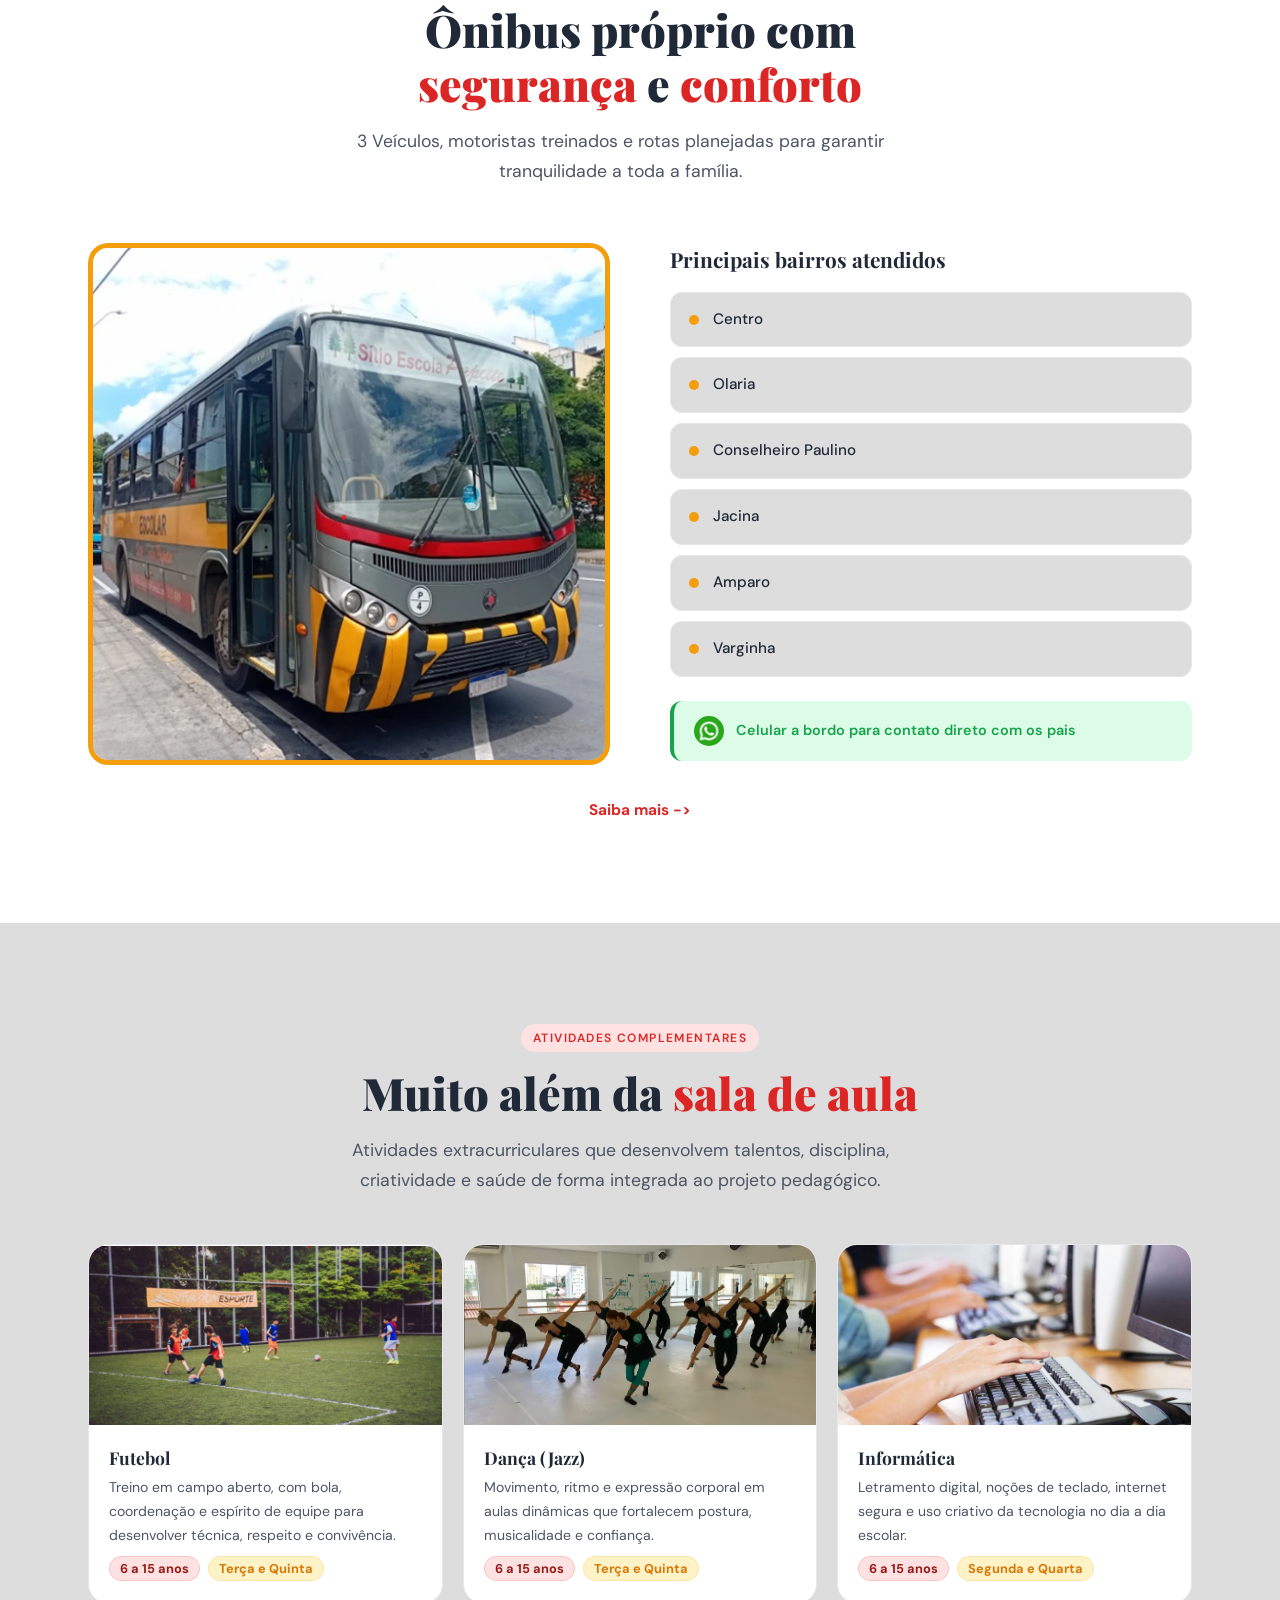
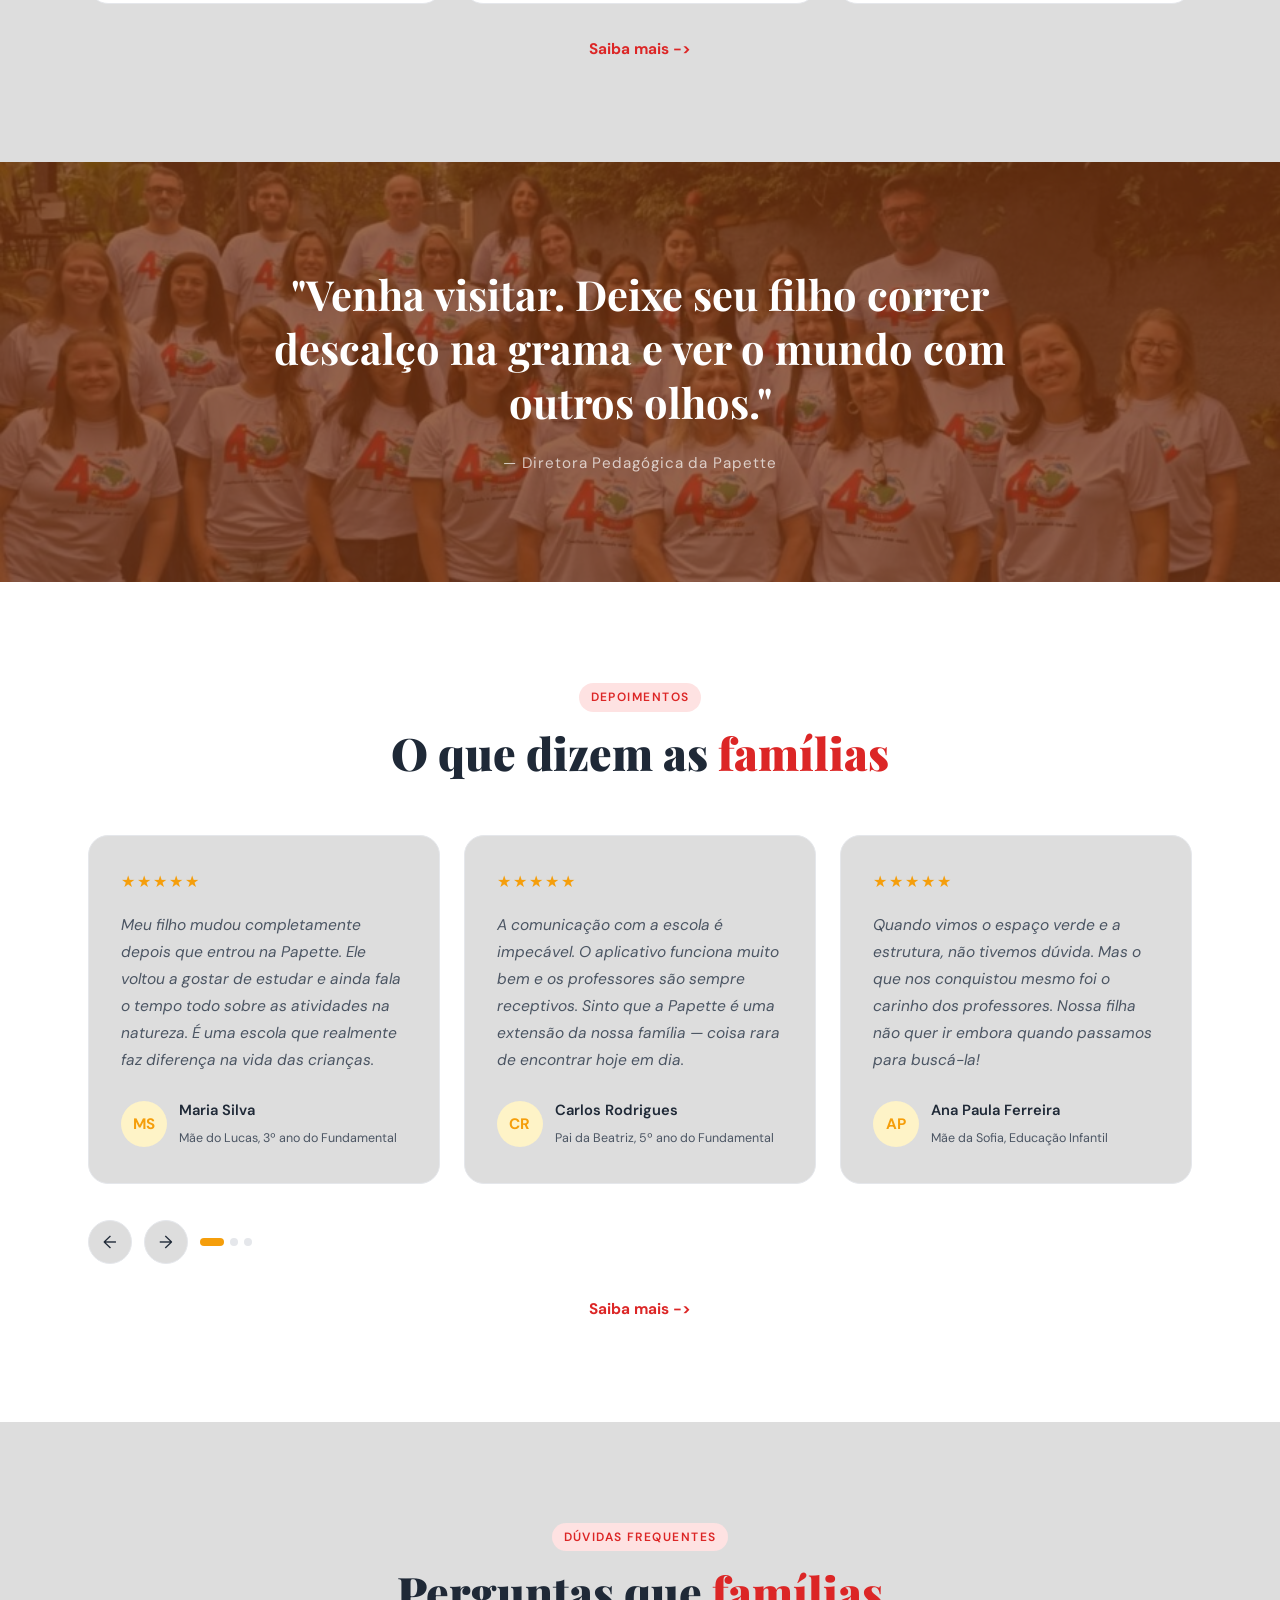
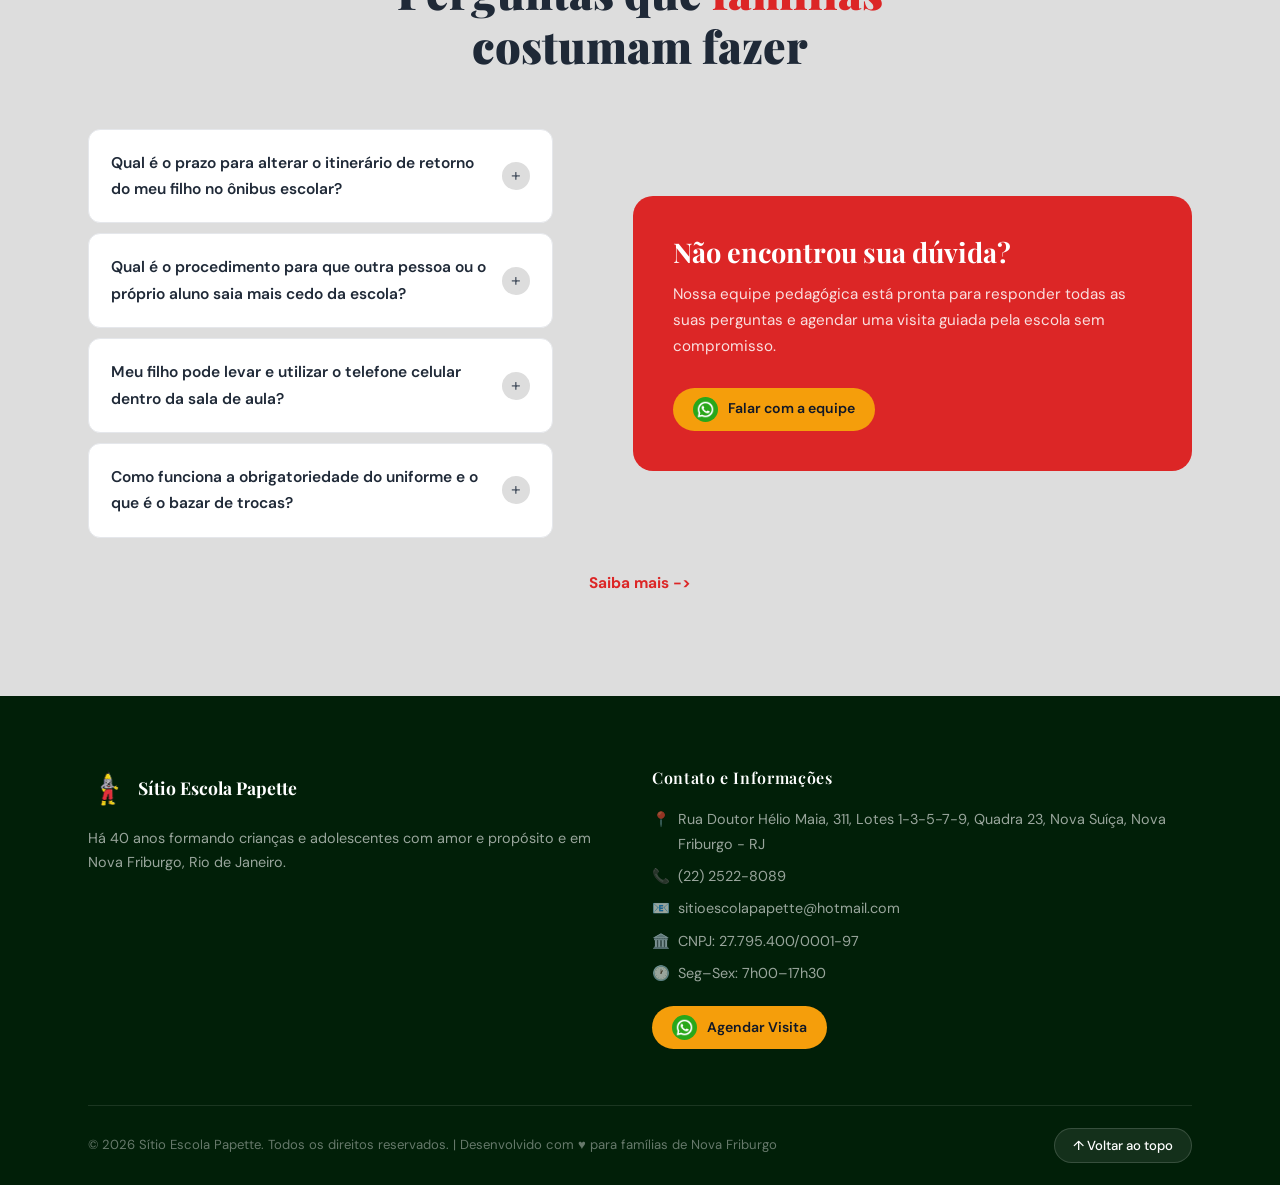
==== commit 7dd05a76: "feat: update FAQ content for clarity and relevance, enhance footer styles and layout" ====
--- a/index.html
+++ b/index.html
@@ -469,40 +469,31 @@
         <div class="faq-list reveal-left">
           <div class="faq-item" data-faq>
             <div class="faq-question">
-              <span>Como funciona o processo de matrícula?</span>
+              <span>Qual é o prazo para alterar o itinerário de retorno do meu filho no ônibus escolar?</span>
               <div class="faq-toggle">+</div>
             </div>
-            <div class="faq-answer">As matrículas são realizadas presencialmente na secretaria da escola, de segunda a
-              sexta, das 8h às 17h. Para novos alunos, é necessário agendar uma visita pedagógica para conhecer a
-              proposta e verificar a disponibilidade de vagas. Entre em contato pelo WhatsApp para mais detalhes.</div>
+            <div class="faq-answer">Para garantir a segurança dos estudantes e a organização das rotas, qualquer mudança pontual no itinerário de retorno deve ser comunicada diretamente à secretaria dentro dos horários limites oficiais. Para os alunos que estudam no turno da manhã, o aviso deve ser feito rigorosamente até as 10h30. Já para os alunos do turno da tarde, a comunicação deve ocorrer até as 16h30. Fora desses horários, a frota seguirá a rota padrão previamente cadastrada.</div>
           </div>
           <div class="faq-item" data-faq>
             <div class="faq-question">
-              <span>A escola fornece uniforme? Como é o kit?</span>
+              <span>Qual é o procedimento para que outra pessoa ou o próprio aluno saia mais cedo da escola?</span>
               <div class="faq-toggle">+</div>
             </div>
-            <div class="faq-answer">Sim! O kit de uniforme inclui camiseta polo, bermuda/short esportivo, agasalho e
-              meia com as cores da escola. O material é fornecido pela própria instituição com custo adicional. Há um
-              modelo específico para as aulas de educação física e atividades ao ar livre.</div>
+            <div class="faq-answer">Os protocolos de segurança da instituição são rígidos para a retirada antecipada de qualquer estudante. É obrigatório que os responsáveis emitam uma autorização expressa informando o colégio com antecedência. Essa autorização pode ser realizada por meio de uma anotação assinada na agenda física ou através de um contato telefônico oficial diretamente com a secretaria, indicando o nome e o documento de quem irá retirar o aluno.</div>
           </div>
           <div class="faq-item" data-faq>
             <div class="faq-question">
-              <span>Qual é o horário de funcionamento da escola?</span>
+              <span>Meu filho pode levar e utilizar o telefone celular dentro da sala de aula?</span>
               <div class="faq-toggle">+</div>
             </div>
-            <div class="faq-answer">A escola funciona em período integral, das 7h30 às 17h30. Também oferecemos turno
-              parcial (manhã: 7h30–12h ou tarde: 13h–17h30). O horário estendido até às 18h30 pode ser contratado como
-              serviço adicional para famílias com necessidades específicas.</div>
+            <div class="faq-answer">Visando manter a atenção cognitiva, o foco pedagógico e a interação social saudável, é proibido o uso de telefones celulares ou dispositivos eletrônicos pessoais em sala de aula. O uso só é permitido quando houver uma indicação pedagógica prévia e específica coordenada pelo professor para alguma atividade letiva. Caso os pais precisem realizar um contato de emergência com o aluno durante o horário de aula, o canal direto deve ser feito através da telefonia fixa ou do celular da secretaria.</div>
           </div>
           <div class="faq-item" data-faq>
             <div class="faq-question">
-              <span>Como é a rotina de um dia na Papette?</span>
+              <span>Como funciona a obrigatoriedade do uniforme e o que é o bazar de trocas?</span>
               <div class="faq-toggle">+</div>
             </div>
-            <div class="faq-answer">O dia começa com acolhimento e café da manhã. Em seguida, há aulas regulares
-              intercaladas com atividades ao ar livre e em laboratórios. O almoço é feito na escola com cardápio
-              balanceado. À tarde, há mais aulas, projeto de leitura e atividades extracurriculares. O dia encerra com
-              um momento de reflexão e registro no diário de bordo.</div>
+            <div class="faq-answer">O uso do uniforme completo é obrigatório para todos os estudantes. Os alunos antigos devem comparecer devidamente uniformizados desde o primeiro dia de aula, enquanto os alunos novos dispõem de um prazo de adaptação até 31 de março para adquirir as peças oficiais, devendo vestir prioritariamente roupas nas cores institucionais (vermelho, cinza ou jeans) até essa data. Além disso, a escola mantém um bazar de trocas permanente e sustentável, onde os pais podem doar peças que não servem mais e retirar vestuários de tamanhos maiores em bom estado.</div>
           </div>
         </div>
         <div class="reveal-right">
@@ -529,39 +520,21 @@
       <div class="footer-grid">
         <div>
           <div class="footer-logo">
-            <div class="footer-logo-icon">🌿</div>
+            <img class="footer-logo-icon" src="./src/assets/pencil.png" alt="Logo Papette">
             <strong>Sítio Escola Papette</strong>
           </div>
           <p class="footer-desc">Há 40 anos formando crianças e adolescentes com amor e propósito e em Nova Friburgo,
             Rio de Janeiro.</p>
-          <div class="footer-socials">
-            <a class="social-btn" href="#" aria-label="Instagram">📸</a>
-            <a class="social-btn" href="#" aria-label="Facebook">👍</a>
-            <a class="social-btn" href="#" aria-label="YouTube">▶️</a>
-            <a class="social-btn" href="https://wa.me/5522999999999" target="_blank" aria-label="WhatsApp">💬</a>
-          </div>
-        </div>
-        <div>
-          <h4>Navegação</h4>
-          <div class="footer-links">
-            <a href="#inicio">Início</a>
-            <a href="#filosofia">Nossa Filosofia</a>
-            <a href="#infraestrutura">Infraestrutura</a>
-            <a href="#tecnologia">Tecnologia</a>
-            <a href="#transporte">Transporte</a>
-            <a href="#atividades">Atividades</a>
-            <a href="#duvidas">Dúvidas</a>
-          </div>
         </div>
         <div>
           <h4>Contato e Informações</h4>
           <div class="footer-contact">
             <p>📍 <span>Rua Doutor Hélio Maia, 311, Lotes 1-3-5-7-9, Quadra 23, Nova Suíça, Nova Friburgo - RJ </span>
             </p>
-            <p>📞 <span>(22) 99999-9999</span></p>
+            <p>📞 <span>(22) 2522-8089</span></p>
             <p>📧 <span>sitioescolapapette@hotmail.com </span></p>
             <p>🏛️ <span>CNPJ: 27.795.400/0001-97 </span></p>
-            <p>🕐 <span>Seg–Sex: 7h30–17h30</span></p>
+            <p>🕐 <span>Seg–Sex: 7h00–17h30</span></p>
           </div>
           <div style="margin-top:20px;">
             <a class="btn-cta footer-cta" href="https://wa.me/5522999999999" target="_blank">
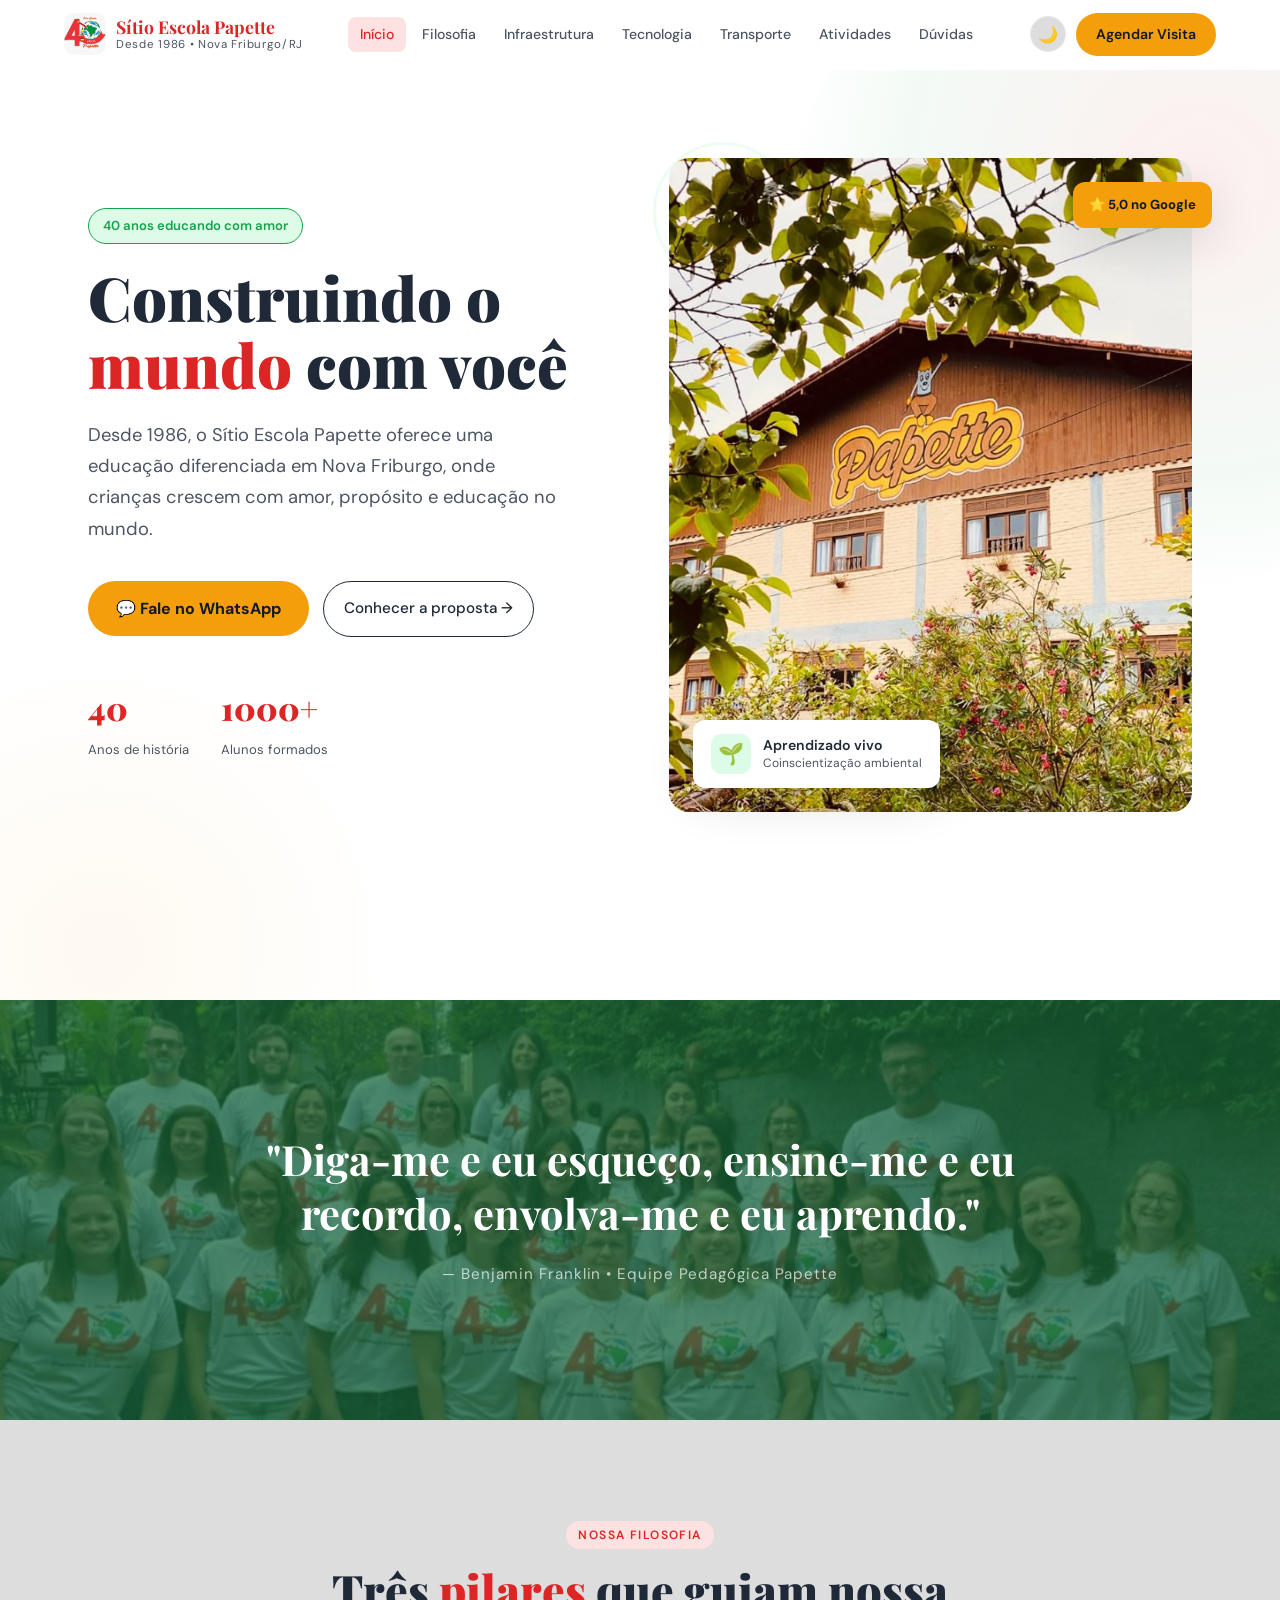
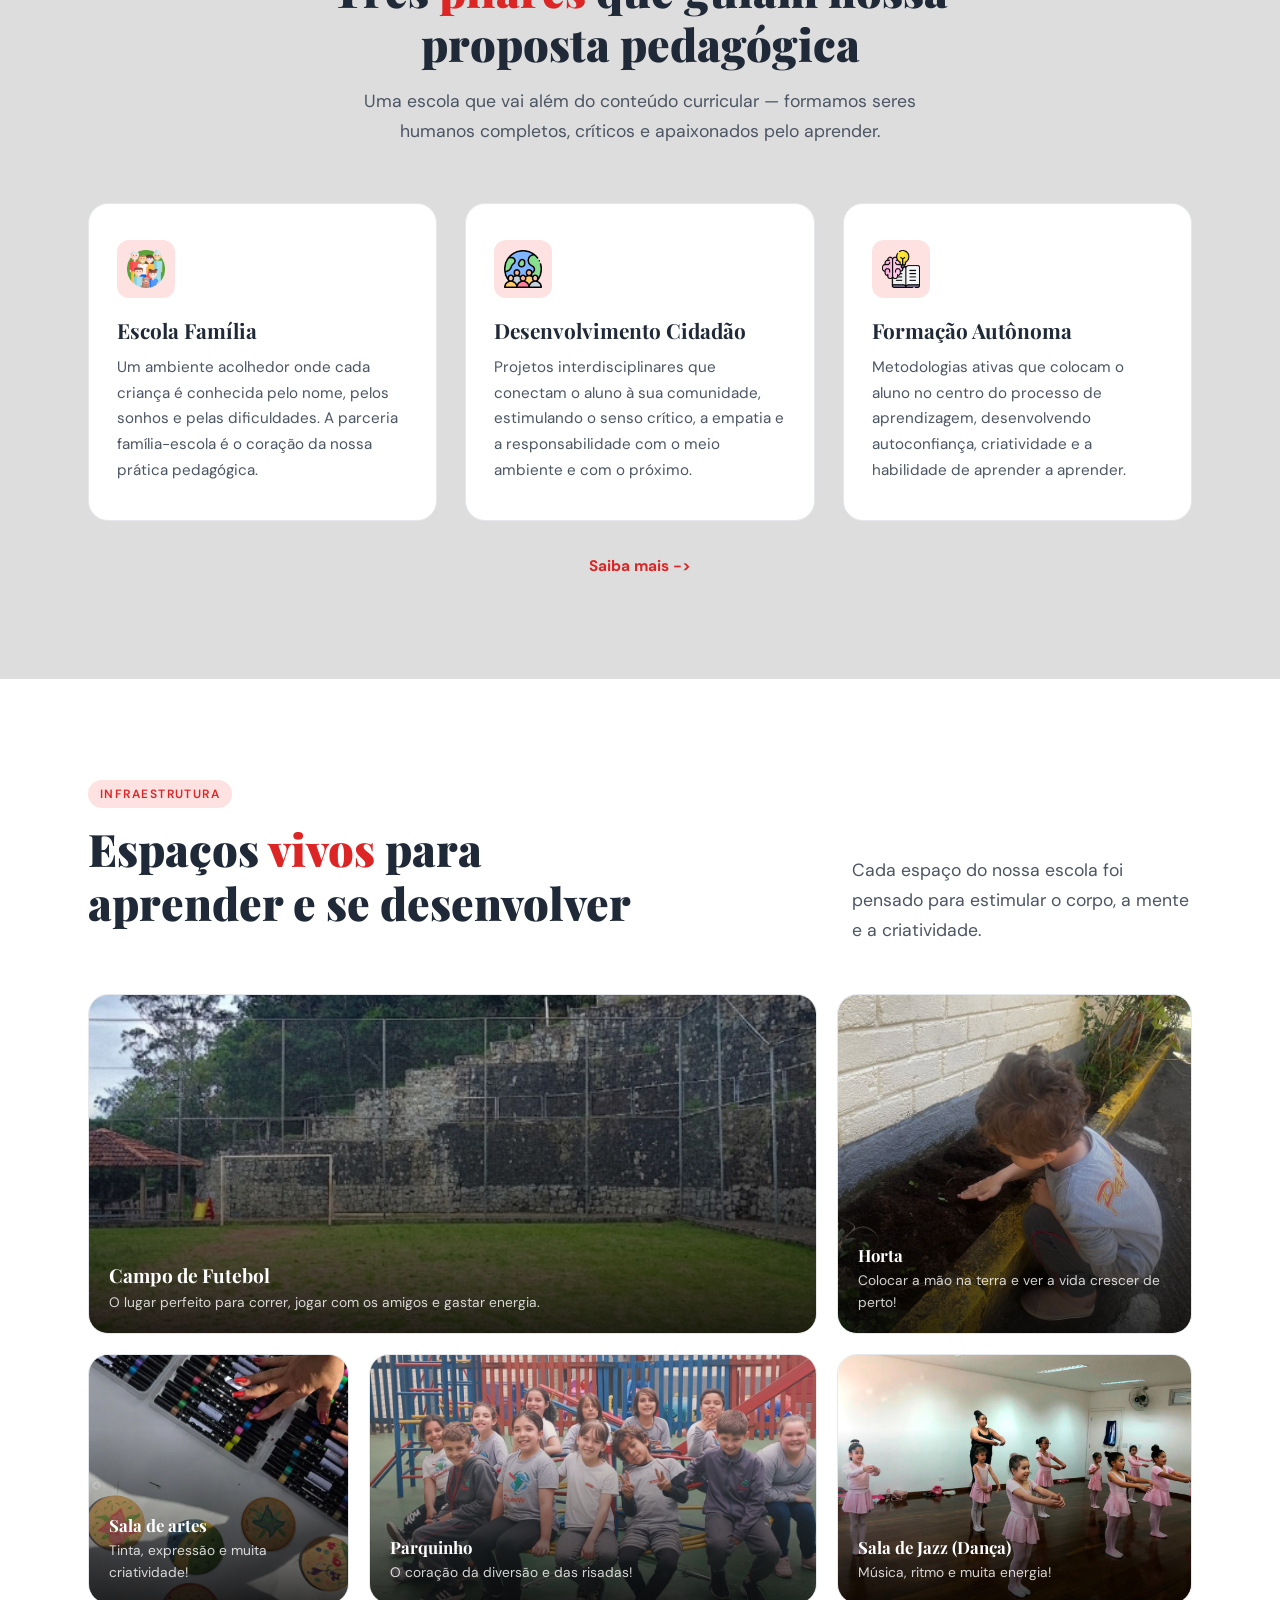
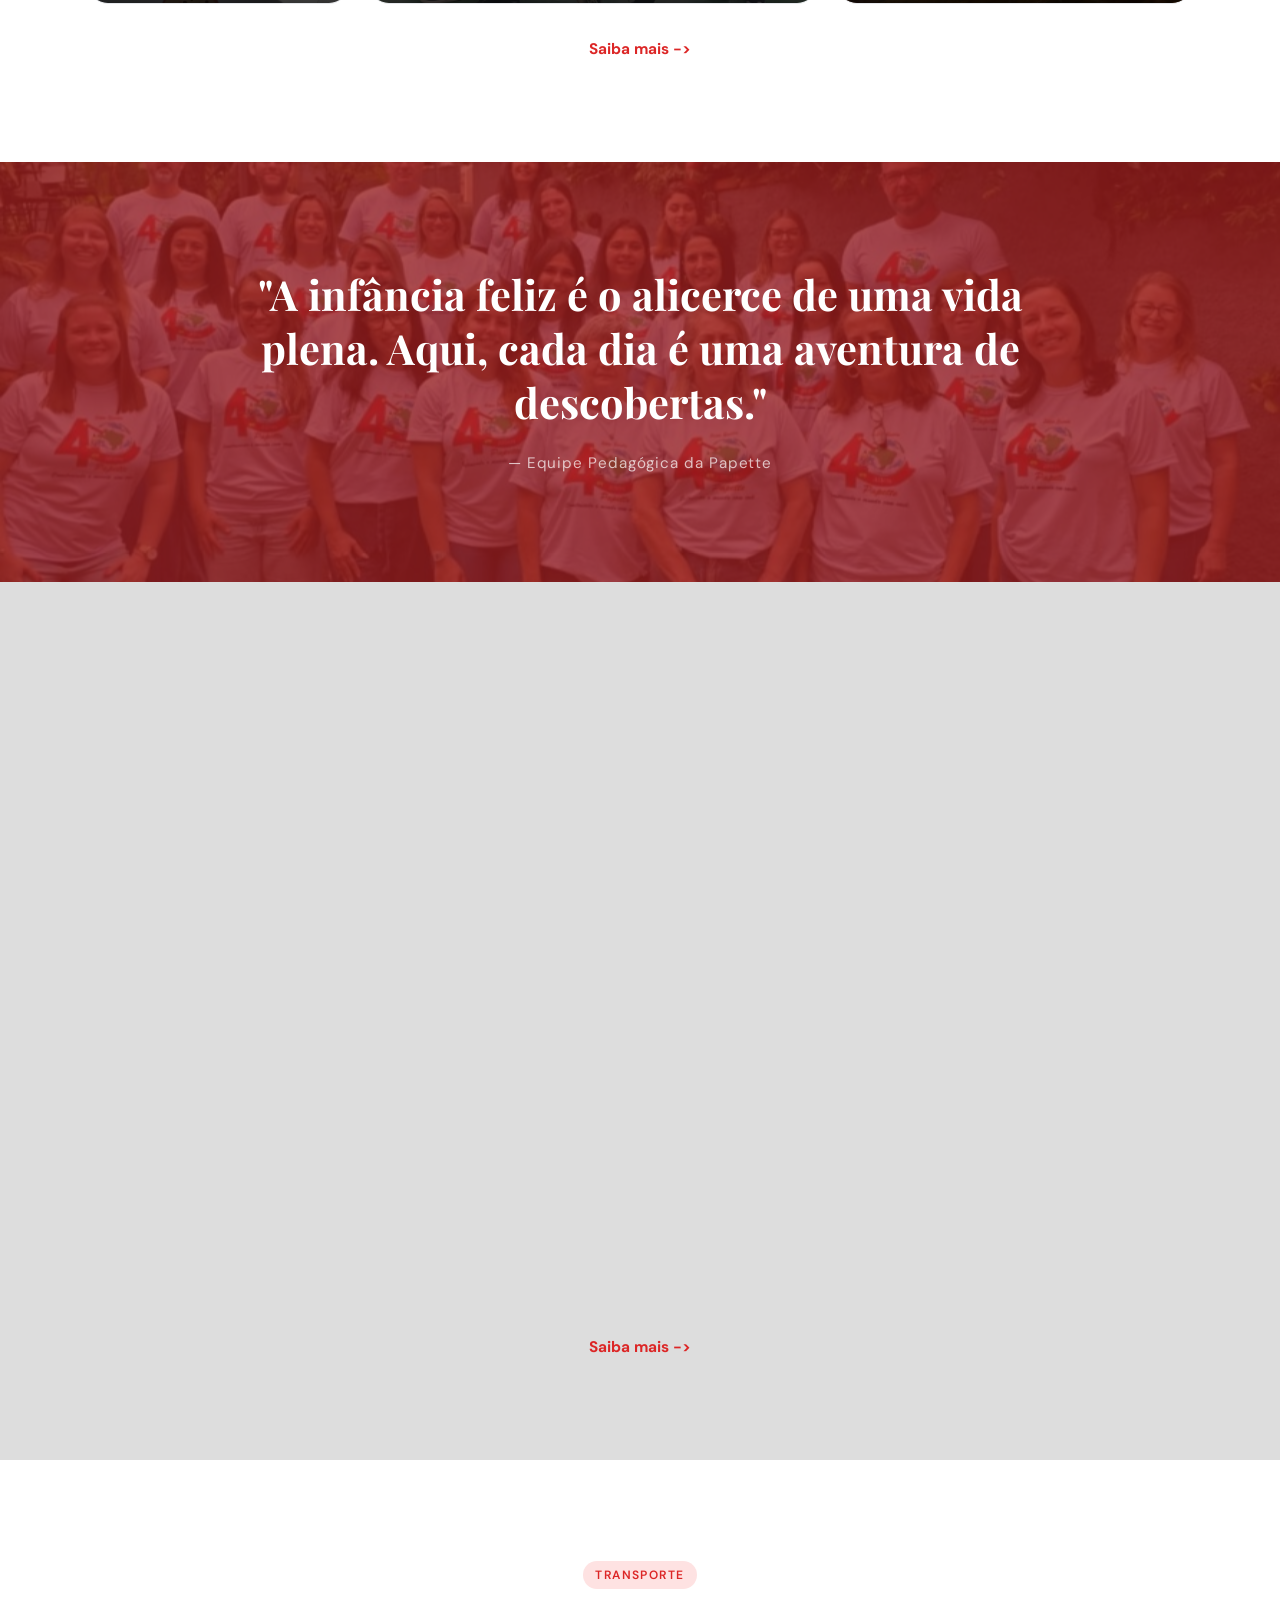
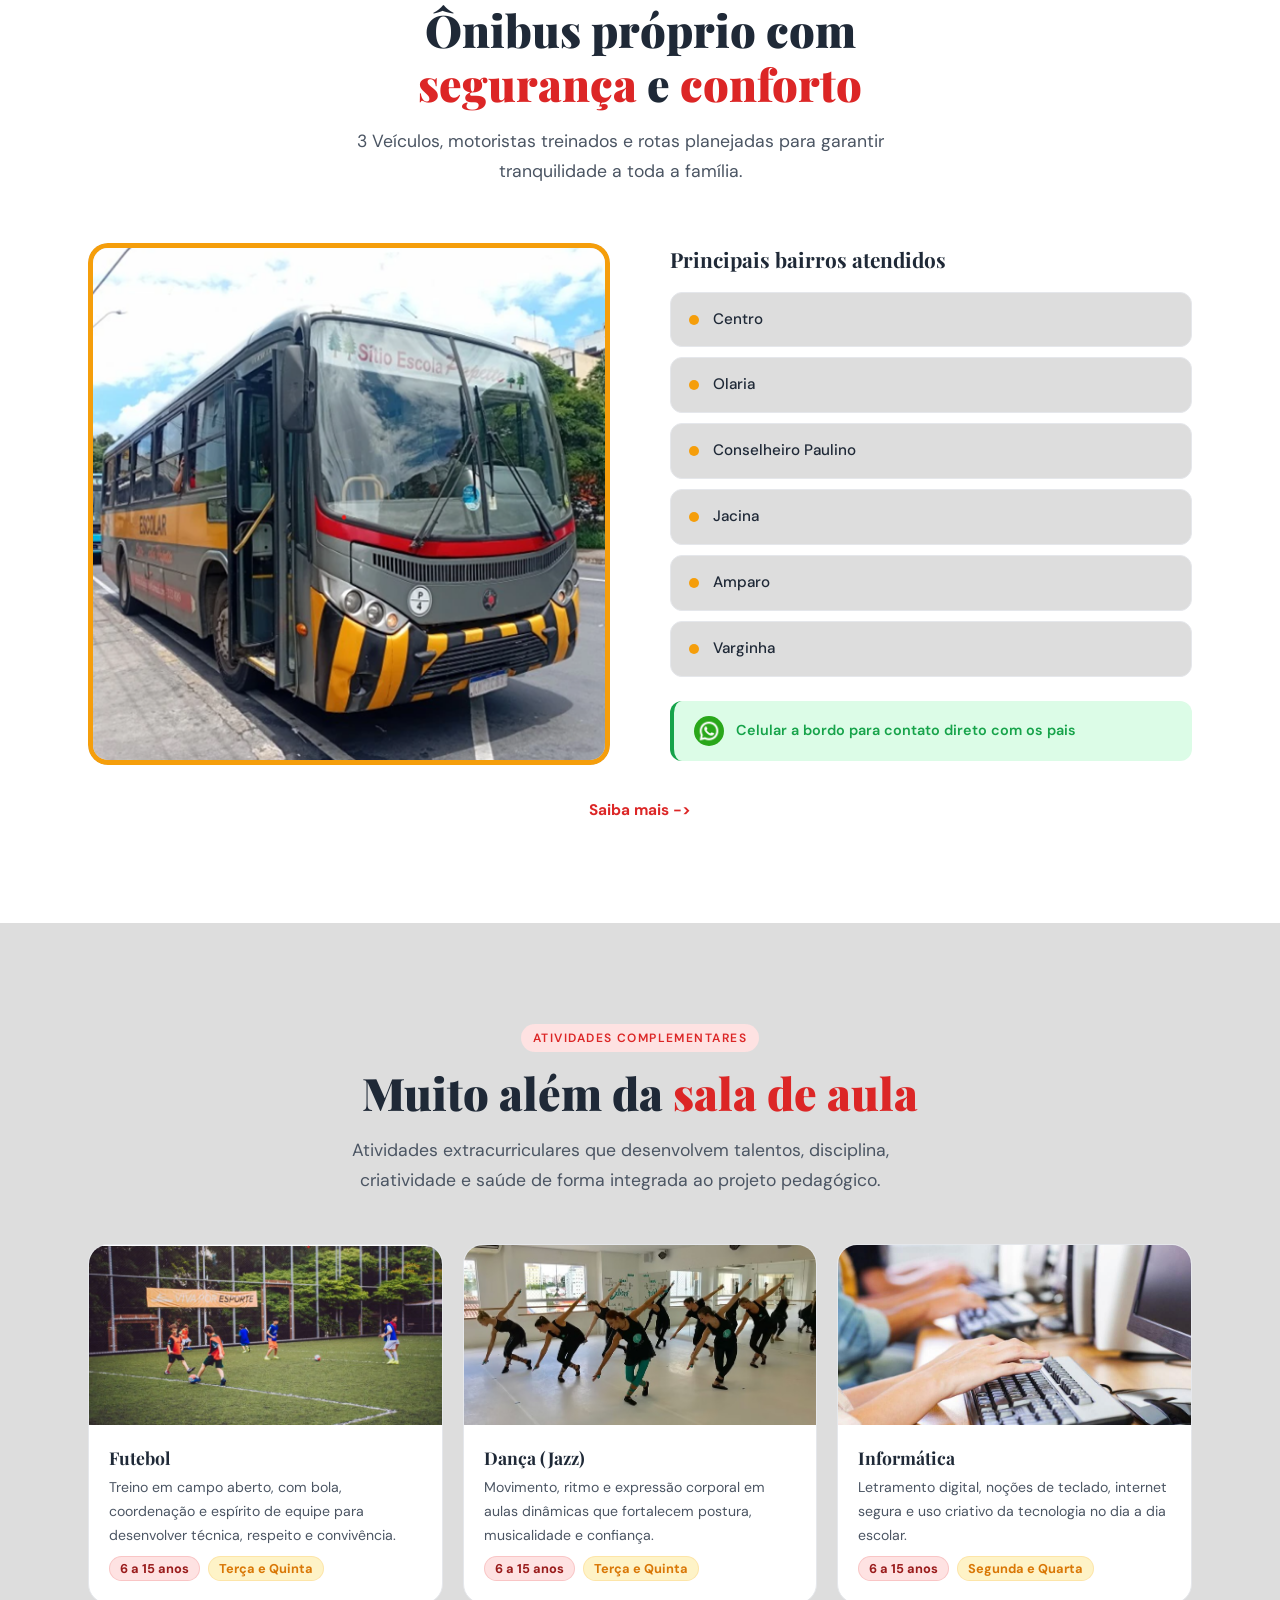
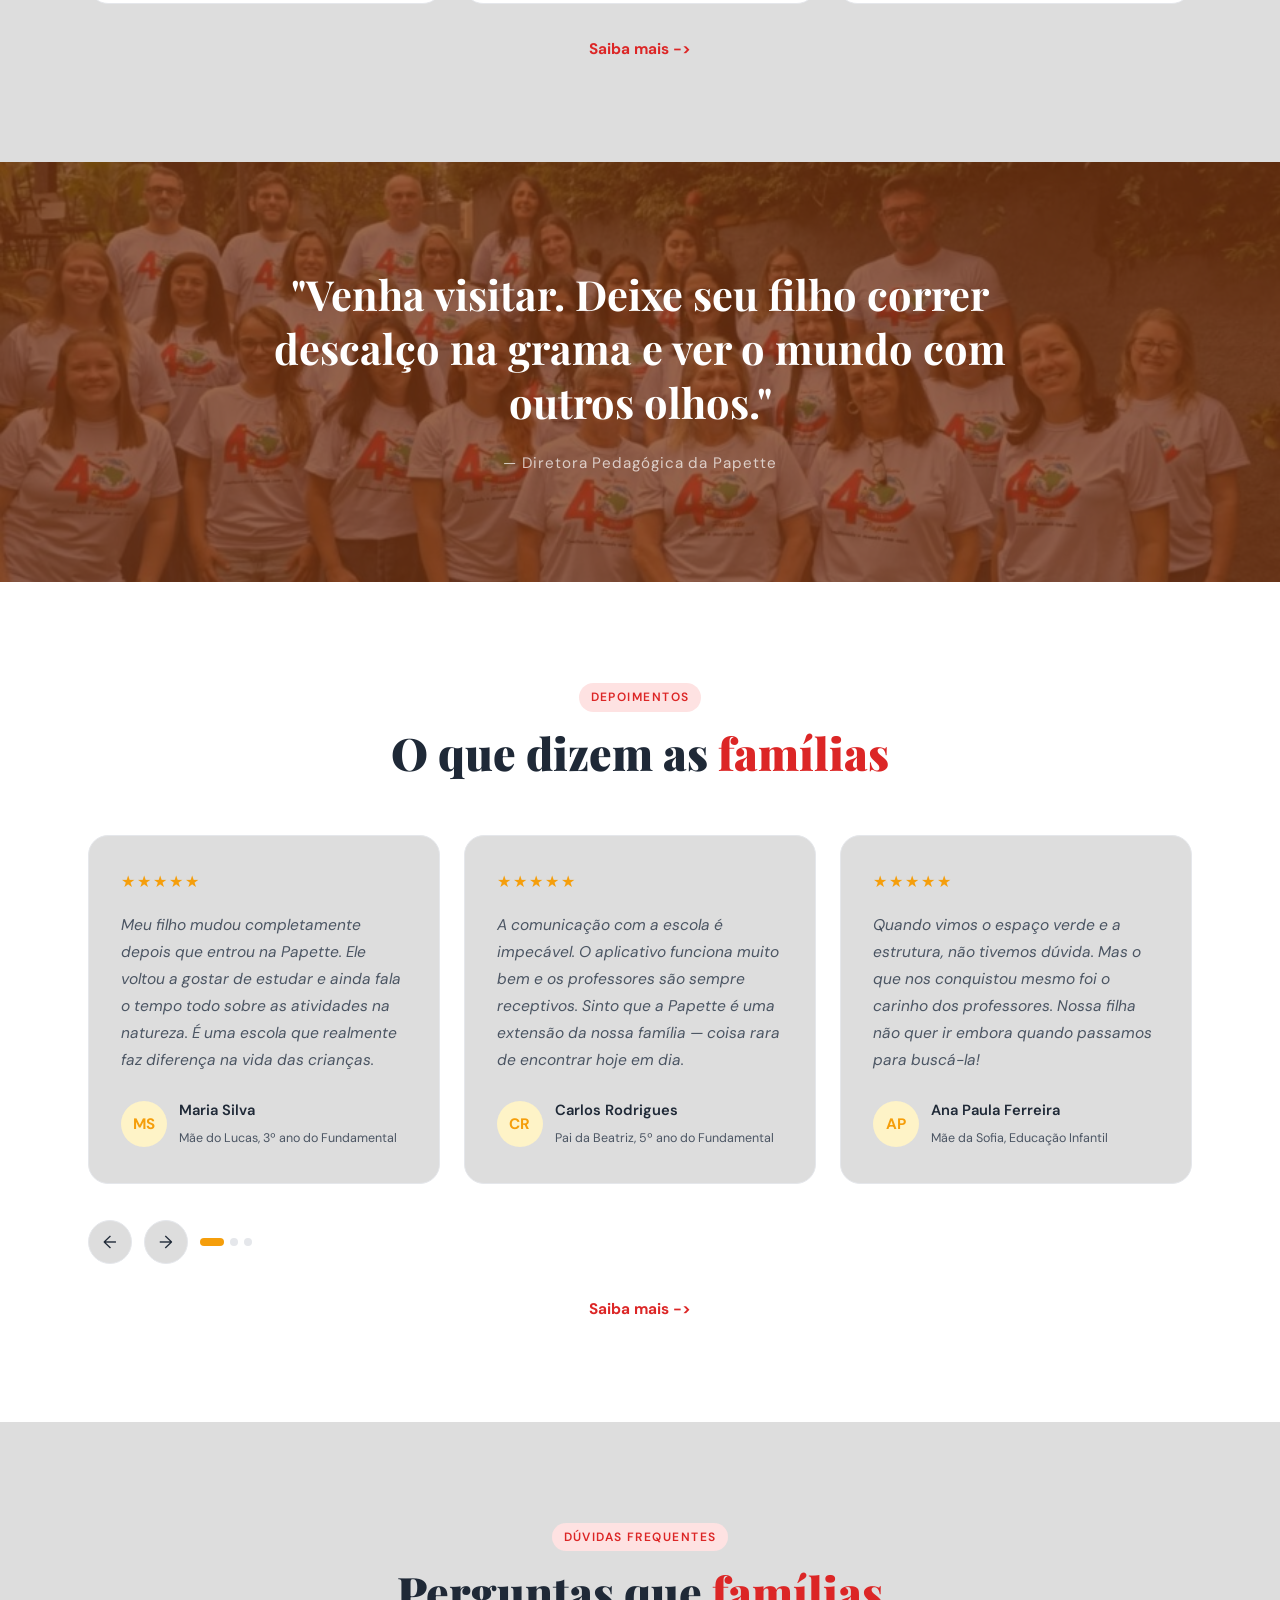
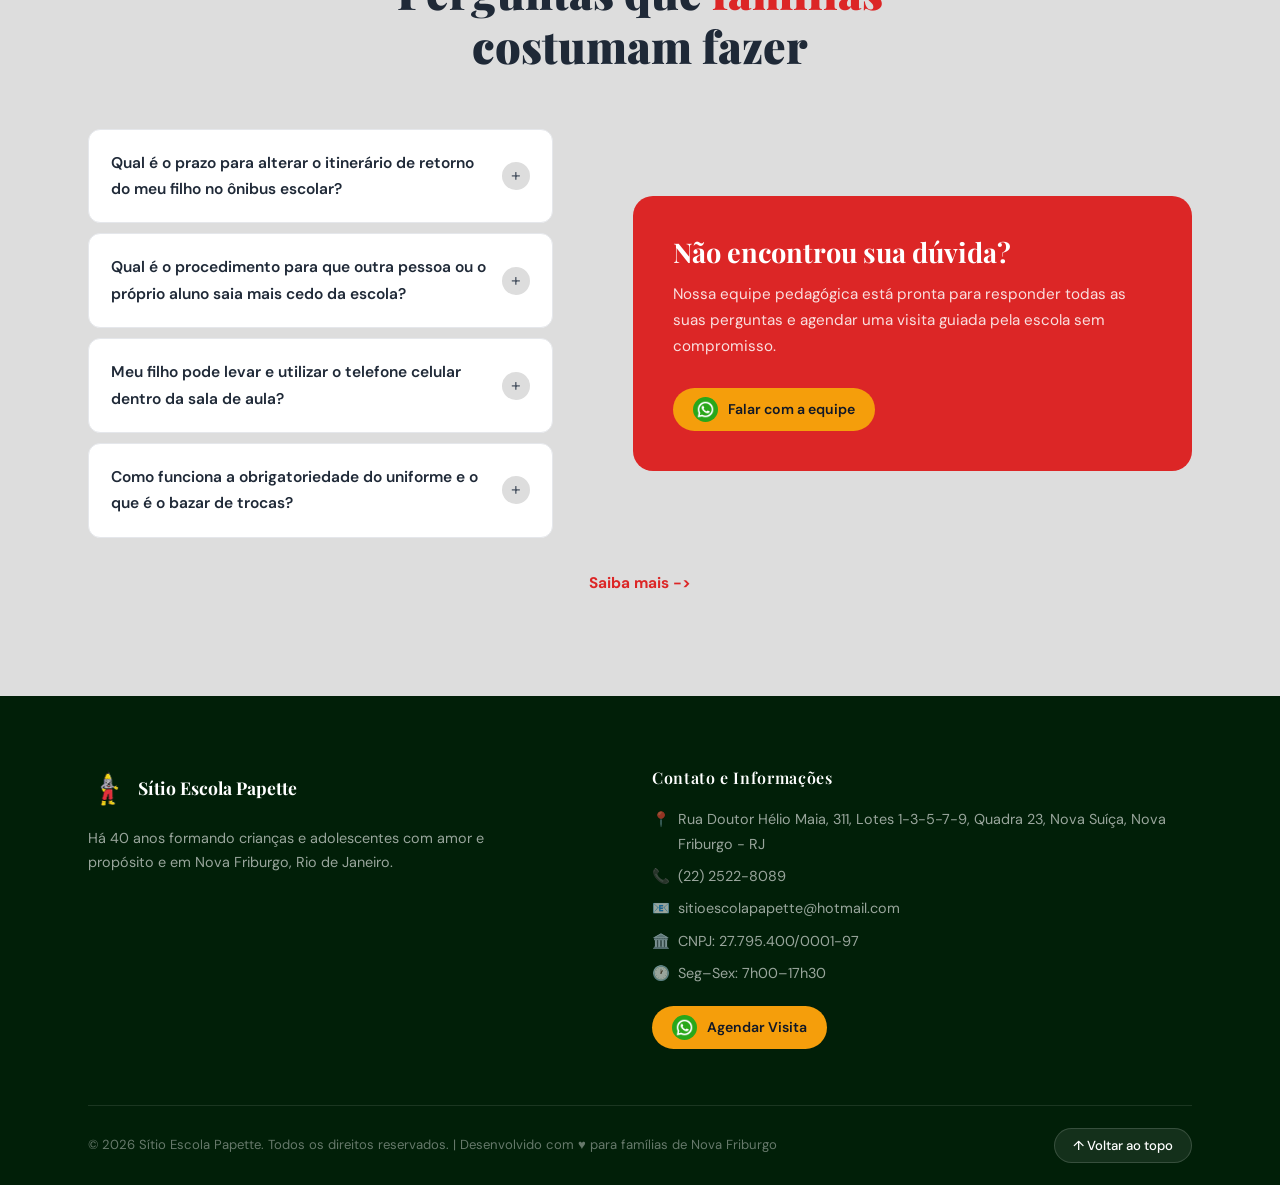
==== commit a1c83dab: "refactor: enhance layout and styles across sections for improved responsiveness and readability, inc" ====
--- a/index.html
+++ b/index.html
@@ -23,7 +23,7 @@
   <nav class="navbar" id="navbar">
     <div class="nav-inner">
       <a class="logo" href="#inicio">
-        <div class="logo-icon"></div>
+        <img class="logo-icon" src="./src/assets/logo-papette.png" alt="Logo Sítio Escola Papette">
         <div class="logo-text">
           <strong>Sítio Escola Papette</strong>
           <span>Desde 1986 • Nova Friburgo/RJ</span>
@@ -40,7 +40,7 @@
       </div>
       <div class="nav-right">
         <button class="theme-toggle" id="themeToggle" aria-label="Alternar tema">🌙</button>
-        <a class="btn-cta desktop-only" href="https://wa.me/5522999999999" target="_blank">
+        <a class="btn-cta ui-cta desktop-only" href="https://wa.me/5522999999999" target="_blank">
           <span>Agendar Visita</span>
         </a>
         <div class="hamburger" id="hamburger" aria-label="Menu" role="button" tabindex="0">
@@ -59,7 +59,7 @@
     <a href="#transporte" class="mob-link">Transporte</a>
     <a href="#atividades" class="mob-link">Atividades</a>
     <a href="#duvidas" class="mob-link">Dúvidas</a>
-    <a class="btn-cta" href="https://wa.me/5522999999999" target="_blank">
+    <a class="btn-cta ui-cta" href="https://wa.me/5522999999999" target="_blank">
       <img class="cta-whatsapp-icon" src="./src/assets/whatsapp.png" alt="WhatsApp">
       <span>Agendar Visita no WhatsApp</span>
     </a>
@@ -100,7 +100,7 @@
         <div class="hero-img-wrap reveal-right">
           <div class="hero-dot"></div>
           <div class="hero-img">
-            <div class="hero-img-inner"></div>
+            <img class="hero-img-inner" src="./src/assets/hero/hero-image.png" alt="Crianças em atividade no Sítio Escola Papette">
           </div>
           <button class="hero-img-badge" id="heroBadge1" type="button" aria-expanded="false"
             aria-label="Abrir informações sobre aprendizado vivo">
@@ -118,7 +118,9 @@
 
   <!-- ══════════ PARALLAX BANNER 1 ══════════ -->
   <div class="parallax-banner" id="parallax1">
-    <div class="parallax-bg" id="pb1"></div>
+    <div class="parallax-bg" id="pb1">
+      <img class="parallax-img" src="./src/assets/workers.jpg" alt="Atividades ao ar livre na escola">
+    </div>
     <div class="parallax-overlay"></div>
     <div class="parallax-content reveal">
       <blockquote>"Diga-me e eu esqueço, ensine-me e eu recordo, envolva-me e eu aprendo."</blockquote>
@@ -129,14 +131,14 @@
   <!-- ══════════ FILOSOFIA ══════════ -->
   <section id="filosofia">
     <div class="container">
-      <div class="reveal" style="text-align:center; max-width:640px; margin:0 auto 0;">
+      <div class="reveal section-intro section-intro--640">
         <span class="section-tag">Nossa Filosofia</span>
         <h2 class="section-title">Três <span>pilares</span> que guiam nossa proposta pedagógica</h2>
         <p class="section-sub">Uma escola que vai além do conteúdo curricular — formamos seres humanos completos,
           críticos e apaixonados pelo aprender.</p>
       </div>
       <div class="filosofia-grid">
-        <div class="pilar-card reveal delay-1">
+        <div class="pilar-card reveal delay-1 ui-card ui-card--surface ui-card--radius-lg ui-card--clip ui-card--relative">
           <div class="pilar-icon">
             <img src="./src/assets/filosofia/family.png" alt="Escola Família">
           </div>
@@ -144,7 +146,7 @@
           <p>Um ambiente acolhedor onde cada criança é conhecida pelo nome, pelos sonhos e pelas dificuldades. A
             parceria família-escola é o coração da nossa prática pedagógica.</p>
         </div>
-        <div class="pilar-card reveal delay-2">
+        <div class="pilar-card reveal delay-2 ui-card ui-card--surface ui-card--radius-lg ui-card--clip ui-card--relative">
           <div class="pilar-icon">
             <img src="./src/assets/filosofia/overpopulation.png" alt="Desenvolvimento Cidadão">
           </div>
@@ -152,7 +154,7 @@
           <p>Projetos interdisciplinares que conectam o aluno à sua comunidade, estimulando o senso crítico, a empatia e
             a responsabilidade com o meio ambiente e com o próximo.</p>
         </div>
-        <div class="pilar-card reveal delay-3">
+        <div class="pilar-card reveal delay-3 ui-card ui-card--surface ui-card--radius-lg ui-card--clip ui-card--relative">
           <div class="pilar-icon">
             <img src="./src/assets/filosofia/knowledge.png" alt="Formação Autônoma">
           </div>
@@ -161,7 +163,7 @@
             criatividade e a habilidade de aprender a aprender.</p>
         </div>
       </div>
-      <div style="text-align:center;">
+      <div class="section-actions">
         <a class="section-more" href="https://wa.me/5522999999999" target="_blank">Saiba mais -></a>
       </div>
     </div>
@@ -175,47 +177,47 @@
           <span class="section-tag">Infraestrutura</span>
           <h2 class="section-title">Espaços <span>vivos</span> para<br> aprender e se desenvolver</h2>
         </div>
-        <p class="section-sub reveal-right" style="max-width:340px;">Cada espaço do nossa escola foi pensado para
+        <p class="section-sub section-sub--340 reveal-right">Cada espaço do nossa escola foi pensado para
           estimular o corpo, a mente e a criatividade.</p>
       </div>
       <div class="infra-grid reveal">
-        <div class="infra-card">
-          <div class="infra-img"></div>
+        <div class="infra-card ui-card ui-card--surface-alt ui-card--radius-lg ui-card--clip ui-card--relative">
+          <img class="infra-img" src="./src/assets/infraestrutura/campo-de-futebol.png" alt="Campo de Futebol">
           <div class="infra-overlay">
             <h4>Campo de Futebol</h4>
             <p>O lugar perfeito para correr, jogar com os amigos e gastar energia.</p>
           </div>
         </div>
-        <div class="infra-card">
-          <div class="infra-img"></div>
+        <div class="infra-card ui-card ui-card--surface-alt ui-card--radius-lg ui-card--clip ui-card--relative">
+          <img class="infra-img" src="./src/assets/infraestrutura/horta.jpg" alt="Horta">
           <div class="infra-overlay">
             <h4>Horta</h4>
             <p>Colocar a mão na terra e ver a vida crescer de perto!</p>
           </div>
         </div>
-        <div class="infra-card">
-          <div class="infra-img"></div>
+        <div class="infra-card ui-card ui-card--surface-alt ui-card--radius-lg ui-card--clip ui-card--relative">
+          <img class="infra-img" src="./src/assets/infraestrutura/parquinho.png" alt="Parquinho">
           <div class="infra-overlay">
             <h4>Parquinho</h4>
             <p>O coração da diversão e das risadas!</p>
           </div>
         </div>
-        <div class="infra-card">
-          <div class="infra-img"></div>
+        <div class="infra-card ui-card ui-card--surface-alt ui-card--radius-lg ui-card--clip ui-card--relative">
+          <img class="infra-img" src="./src/assets/infraestrutura/sala-de-artes.png" alt="Sala de artes">
           <div class="infra-overlay">
             <h4>Sala de artes</h4>
             <p>Tinta, expressão e muita criatividade!</p>
           </div>
         </div>
-        <div class="infra-card">
-          <div class="infra-img"></div>
+        <div class="infra-card ui-card ui-card--surface-alt ui-card--radius-lg ui-card--clip ui-card--relative">
+          <img class="infra-img" src="./src/assets/infraestrutura/sala-de-danca.png" alt="Sala de Jazz e dança">
           <div class="infra-overlay">
             <h4>Sala de Jazz (Dança)</h4>
             <p>Música, ritmo e muita energia!</p>
           </div>
         </div>
       </div>
-      <div style="text-align:center;">
+      <div class="section-actions">
         <a class="section-more" href="https://wa.me/5522999999999" target="_blank">Saiba mais -></a>
       </div>
     </div>
@@ -223,7 +225,9 @@
 
   <!-- ══════════ PARALLAX BANNER 2 ══════════ -->
   <div class="parallax-banner parallax-red" id="parallax2">
-    <div class="parallax-bg" id="pb2"></div>
+    <div class="parallax-bg" id="pb2">
+      <img class="parallax-img" src="./src/assets/workers.jpg" alt="Alunos em experiência pedagógica">
+    </div>
     <div class="parallax-overlay"></div>
     <div class="parallax-content reveal">
       <blockquote>"A infância feliz é o alicerce de uma vida plena. Aqui, cada dia é uma aventura de descobertas."
@@ -243,7 +247,7 @@
             transparente e eficiente, sem perder o calor humano.</p>
         </div>
         <div class="tech-visual reveal-right">
-          <div class="tech-card">
+          <div class="tech-card ui-card ui-card--surface ui-card--radius-lg">
             <div class="tech-logo">
               <img src="./src/assets/tecnologia/educarebox-logo.jpg" alt="Educarebox">
             </div>
@@ -253,7 +257,7 @@
               <span class="tech-badge">✓ Disponível no iOS e Android</span>
             </div>
           </div>
-          <div class="tech-card">
+          <div class="tech-card ui-card ui-card--surface ui-card--radius-lg">
             <div class="tech-logo">
               <img src="./src/assets/tecnologia/positivo.jpg" alt="Sistema Positivo de Ensino">
             </div>
@@ -263,7 +267,7 @@
               <span class="tech-badge">Tecnologia integrada aos estudos</span>
             </div>
           </div>
-          <div class="tech-card">
+          <div class="tech-card ui-card ui-card--surface ui-card--radius-lg">
             <div class="tech-logo">
               <img src="./src/assets/tecnologia/arvore-livros.jpg" alt="Árvore Livros">
             </div>
@@ -275,7 +279,7 @@
           </div>
         </div>
       </div>
-      <div style="text-align:center;">
+      <div class="section-actions">
         <a class="section-more" href="https://wa.me/5522999999999" target="_blank">Saiba mais -></a>
       </div>
     </div>
@@ -284,7 +288,7 @@
   <!-- ══════════ TRANSPORTE ══════════ -->
   <section id="transporte">
     <div class="container">
-      <div class="reveal" style="text-align:center; max-width:600px; margin:0 auto 56px;">
+      <div class="reveal section-intro section-intro--600 section-intro--bottom-56">
         <span class="section-tag">Transporte</span>
         <h2 class="section-title">Ônibus próprio com <span>segurança</span> e <span>conforto</span></h2>
         <p class="section-sub">3 Veículos, motoristas treinados e rotas planejadas para garantir tranquilidade
@@ -295,7 +299,7 @@
           <img src="./src/assets/transporte/bus.png" alt="Ônibus da Escola Papette">
         </div>
         <div class="reveal-right">
-          <h3 style="font-size:1.3rem; margin-bottom:20px;">Principais bairros atendidos</h3>
+          <h3 class="bairros-title">Principais bairros atendidos</h3>
           <div class="bairros-list">
             <div class="bairro-item">
               <div class="bairro-dot"></div><span>Centro</span>
@@ -322,7 +326,7 @@
           </div>
         </div>
       </div>
-      <div style="text-align:center;">
+      <div class="section-actions">
         <a class="section-more" href="https://wa.me/5522999999999" target="_blank">Saiba mais -></a>
       </div>
     </div>
@@ -331,18 +335,18 @@
   <!-- ══════════ ATIVIDADES ══════════ -->
   <section id="atividades">
     <div class="container">
-      <div class="reveal" style="text-align:center; max-width:600px; margin:0 auto 0;">
+      <div class="reveal section-intro section-intro--600">
         <span class="section-tag">Atividades Complementares</span>
         <h2 class="section-title">Muito além da <span>sala de aula</span></h2>
         <p class="section-sub">Atividades extracurriculares que desenvolvem talentos, disciplina, criatividade e saúde
           de forma integrada ao projeto pedagógico.</p>
       </div>
       <div class="ativ-grid">
-        <div class="ativ-card reveal delay-1">
-          <div class="ativ-img"></div>
+        <div class="ativ-card reveal delay-1 ui-card ui-card--surface ui-card--radius-lg ui-card--clip">
+          <img class="ativ-img" src="./src/assets/atividades-complementares/futebol.jpg" alt="Atividade complementar de futebol">
           <div class="ativ-body">
             <h4>Futebol</h4>
-            <p style="font-size:.88rem; color:var(--text-muted);">Treino em campo aberto, com bola, coordenação e espírito de equipe para desenvolver técnica, respeito e convivência.
+            <p class="text-muted-sm">Treino em campo aberto, com bola, coordenação e espírito de equipe para desenvolver técnica, respeito e convivência.
             </p>
             <div class="ativ-meta">
               <span class="ativ-badge age">6 a 15 anos</span>
@@ -350,11 +354,11 @@
             </div>
           </div>
         </div>
-        <div class="ativ-card reveal delay-2">
-          <div class="ativ-img"></div>
+        <div class="ativ-card reveal delay-2 ui-card ui-card--surface ui-card--radius-lg ui-card--clip">
+          <img class="ativ-img" src="./src/assets/atividades-complementares/danca-jazz.jpg" alt="Atividade complementar de dança jazz">
           <div class="ativ-body">
             <h4>Dança (Jazz)</h4>
-            <p style="font-size:.88rem; color:var(--text-muted);">Movimento, ritmo e expressão corporal em aulas dinâmicas que fortalecem postura, musicalidade e confiança.
+            <p class="text-muted-sm">Movimento, ritmo e expressão corporal em aulas dinâmicas que fortalecem postura, musicalidade e confiança.
             </p>
             <div class="ativ-meta">
               <span class="ativ-badge age">6 a 15 anos</span>
@@ -362,11 +366,11 @@
             </div>
           </div>
         </div>
-        <div class="ativ-card reveal delay-3">
-          <div class="ativ-img"></div>
+        <div class="ativ-card reveal delay-3 ui-card ui-card--surface ui-card--radius-lg ui-card--clip">
+          <img class="ativ-img" src="./src/assets/atividades-complementares/informatica.jpg" alt="Atividade complementar de informática">
           <div class="ativ-body">
             <h4>Informática</h4>
-            <p style="font-size:.88rem; color:var(--text-muted);">Letramento digital, noções de teclado, internet segura e uso criativo da tecnologia no dia a dia escolar.
+            <p class="text-muted-sm">Letramento digital, noções de teclado, internet segura e uso criativo da tecnologia no dia a dia escolar.
             </p>
             <div class="ativ-meta">
               <span class="ativ-badge age">6 a 15 anos</span>
@@ -375,7 +379,7 @@
           </div>
         </div>
       </div>
-      <div style="text-align:center;">
+      <div class="section-actions">
         <a class="section-more" href="https://wa.me/5522999999999" target="_blank">Saiba mais -></a>
       </div>
     </div>
@@ -383,7 +387,9 @@
 
   <!-- ══════════ PARALLAX BANNER 3 ══════════ -->
   <div class="parallax-banner parallax-yellow" id="parallax3">
-    <div class="parallax-bg" id="pb3"></div>
+    <div class="parallax-bg" id="pb3">
+      <img class="parallax-img" src="./src/assets/workers.jpg" alt="Vivência escolar em ambiente natural">
+    </div>
     <div class="parallax-overlay"></div>
     <div class="parallax-content reveal">
       <blockquote>"Venha visitar. Deixe seu filho correr descalço na grama e ver o mundo com outros olhos."</blockquote>
@@ -394,14 +400,14 @@
   <!-- ══════════ DEPOIMENTOS ══════════ -->
   <section id="depoimentos">
     <div class="container">
-      <div class="reveal" style="text-align:center; max-width:560px; margin:0 auto 0;">
+      <div class="reveal section-intro section-intro--560">
         <span class="section-tag">Depoimentos</span>
         <h2 class="section-title">O que dizem as <span>famílias</span></h2>
       </div>
       <div class="depo-wrap reveal">
-        <div style="overflow:hidden;">
+        <div class="section-viewport">
           <div class="depo-track" id="depoTrack">
-            <div class="depo-card">
+            <div class="depo-card ui-card ui-card--surface-alt ui-card--radius-lg ui-card--relative">
               <div class="depo-stars">★★★★★</div>
               <p class="depo-text">Meu filho mudou completamente depois que entrou na Papette. Ele voltou a gostar de
                 estudar e ainda fala o tempo todo sobre as atividades na natureza. É uma escola que realmente faz
@@ -414,7 +420,7 @@
                 </div>
               </div>
             </div>
-            <div class="depo-card">
+            <div class="depo-card ui-card ui-card--surface-alt ui-card--radius-lg ui-card--relative">
               <div class="depo-stars">★★★★★</div>
               <p class="depo-text">A comunicação com a escola é impecável. O aplicativo funciona muito bem e os
                 professores são sempre receptivos. Sinto que a Papette é uma extensão da nossa família — coisa rara de
@@ -427,7 +433,7 @@
                 </div>
               </div>
             </div>
-            <div class="depo-card">
+            <div class="depo-card ui-card ui-card--surface-alt ui-card--radius-lg ui-card--relative">
               <div class="depo-stars">★★★★★</div>
               <p class="depo-text">Quando vimos o espaço verde e a estrutura, não tivemos dúvida. Mas o que nos
                 conquistou mesmo foi o carinho dos professores. Nossa filha não quer ir embora quando passamos para
@@ -452,7 +458,7 @@
           </div>
         </div>
       </div>
-      <div style="text-align:center;">
+      <div class="section-actions">
         <a class="section-more" href="https://wa.me/5522999999999" target="_blank">Saiba mais -></a>
       </div>
     </div>
@@ -461,34 +467,34 @@
   <!-- ══════════ FAQ ══════════ -->
   <section id="duvidas">
     <div class="container">
-      <div class="reveal" style="text-align:center; max-width:560px; margin:0 auto 0;">
+      <div class="reveal section-intro section-intro--560">
         <span class="section-tag">Dúvidas Frequentes</span>
         <h2 class="section-title">Perguntas que <span>famílias</span> costumam fazer</h2>
       </div>
       <div class="faq-grid">
         <div class="faq-list reveal-left">
-          <div class="faq-item" data-faq>
+          <div class="faq-item ui-card ui-card--surface ui-card--radius ui-card--clip" data-faq>
             <div class="faq-question">
               <span>Qual é o prazo para alterar o itinerário de retorno do meu filho no ônibus escolar?</span>
               <div class="faq-toggle">+</div>
             </div>
             <div class="faq-answer">Para garantir a segurança dos estudantes e a organização das rotas, qualquer mudança pontual no itinerário de retorno deve ser comunicada diretamente à secretaria dentro dos horários limites oficiais. Para os alunos que estudam no turno da manhã, o aviso deve ser feito rigorosamente até as 10h30. Já para os alunos do turno da tarde, a comunicação deve ocorrer até as 16h30. Fora desses horários, a frota seguirá a rota padrão previamente cadastrada.</div>
           </div>
-          <div class="faq-item" data-faq>
+          <div class="faq-item ui-card ui-card--surface ui-card--radius ui-card--clip" data-faq>
             <div class="faq-question">
               <span>Qual é o procedimento para que outra pessoa ou o próprio aluno saia mais cedo da escola?</span>
               <div class="faq-toggle">+</div>
             </div>
             <div class="faq-answer">Os protocolos de segurança da instituição são rígidos para a retirada antecipada de qualquer estudante. É obrigatório que os responsáveis emitam uma autorização expressa informando o colégio com antecedência. Essa autorização pode ser realizada por meio de uma anotação assinada na agenda física ou através de um contato telefônico oficial diretamente com a secretaria, indicando o nome e o documento de quem irá retirar o aluno.</div>
           </div>
-          <div class="faq-item" data-faq>
+          <div class="faq-item ui-card ui-card--surface ui-card--radius ui-card--clip" data-faq>
             <div class="faq-question">
               <span>Meu filho pode levar e utilizar o telefone celular dentro da sala de aula?</span>
               <div class="faq-toggle">+</div>
             </div>
             <div class="faq-answer">Visando manter a atenção cognitiva, o foco pedagógico e a interação social saudável, é proibido o uso de telefones celulares ou dispositivos eletrônicos pessoais em sala de aula. O uso só é permitido quando houver uma indicação pedagógica prévia e específica coordenada pelo professor para alguma atividade letiva. Caso os pais precisem realizar um contato de emergência com o aluno durante o horário de aula, o canal direto deve ser feito através da telefonia fixa ou do celular da secretaria.</div>
           </div>
-          <div class="faq-item" data-faq>
+          <div class="faq-item ui-card ui-card--surface ui-card--radius ui-card--clip" data-faq>
             <div class="faq-question">
               <span>Como funciona a obrigatoriedade do uniforme e o que é o bazar de trocas?</span>
               <div class="faq-toggle">+</div>
@@ -501,14 +507,14 @@
             <h3>Não encontrou sua dúvida?</h3>
             <p>Nossa equipe pedagógica está pronta para responder todas as suas perguntas e agendar uma visita guiada
               pela escola sem compromisso.</p>
-            <a class="faq-cta-btn" href="https://wa.me/5522999999999" target="_blank">
+            <a class="faq-cta-btn ui-cta" href="https://wa.me/5522999999999" target="_blank">
               <img class="cta-whatsapp-icon" src="./src/assets/whatsapp.png" alt="WhatsApp">
               <span>Falar com a equipe</span>
             </a>
           </div>
         </div>
       </div>
-      <div style="text-align:center;">
+      <div class="section-actions">
         <a class="section-more" href="https://wa.me/5522999999999" target="_blank">Saiba mais -></a>
       </div>
     </div>
@@ -536,8 +542,8 @@
             <p>🏛️ <span>CNPJ: 27.795.400/0001-97 </span></p>
             <p>🕐 <span>Seg–Sex: 7h00–17h30</span></p>
           </div>
-          <div style="margin-top:20px;">
-            <a class="btn-cta footer-cta" href="https://wa.me/5522999999999" target="_blank">
+          <div class="section-spacing-top">
+            <a class="btn-cta footer-cta ui-cta" href="https://wa.me/5522999999999" target="_blank">
               <img class="cta-whatsapp-icon" src="./src/assets/whatsapp.png" alt="WhatsApp">
               <span>Agendar Visita</span>
             </a>
